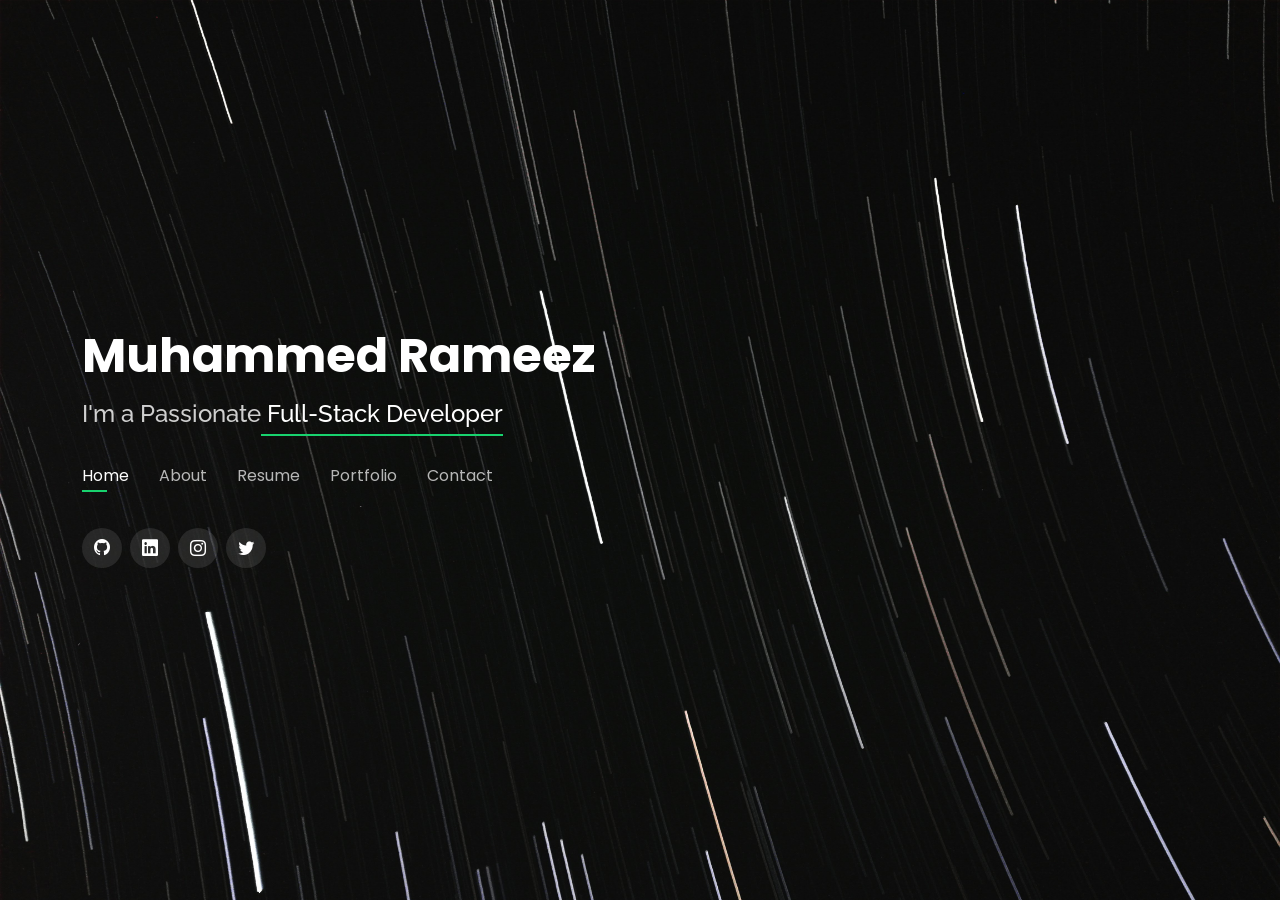
==== index.html @ 34cd18b0 "Update index.html" ====
<!DOCTYPE html>
<html lang="en">

<head>
  <meta charset="utf-8">
  <meta content="width=device-width, initial-scale=1.0" name="viewport">

  <title>mhmdrameez</title>
  <meta content="" name="description">
  <meta content="" name="keywords">



  <meta name="google-site-verification" content="Zath2FevI6dSyQKcJa7r9KWbbNqBUs2EBZ5aYjVUgIY" />
  <meta name="revisit-after" content="2 days">
  <meta content="Muhammed Rameez porfolio page " name="description" />
  <!-- Meta Keyword -->
  <meta content="Muhammed Rameez, Website Developers, Web App Developers, MERN APP Developers, HTML, CSS, JS, JAVASCRIPT, WEb Development, App Development, Developers, Programmers, Website, Python, C++, C, JAVA, Kotlin, Android Studio" name="keywords" />
  <!-- Meta Author-->
  <meta name="author" content="Muhammed Rameez">

  <!-- Favicons -->
  <link href="" rel="icon">
  <link href="assets/img/favicon.png" rel="apple-touch-icon">

  <!-- Google Fonts -->
  <link
    href="https://fonts.googleapis.com/css?family=Open+Sans:300,300i,400,400i,600,600i,700,700i|Raleway:300,300i,400,400i,500,500i,600,600i,700,700i|Poppins:300,300i,400,400i,500,500i,600,600i,700,700i"
    rel="stylesheet">

  <!-- Vendor CSS Files -->
  <link href="assets/vendor/bootstrap/css/bootstrap.min.css" rel="stylesheet">
  <link href="assets/vendor/bootstrap-icons/bootstrap-icons.css" rel="stylesheet">
  <link href="assets/vendor/boxicons/css/boxicons.min.css" rel="stylesheet">
  <link href="assets/vendor/glightbox/css/glightbox.min.css" rel="stylesheet">
  <link href="assets/vendor/remixicon/remixicon.css" rel="stylesheet">
  <link href="assets/vendor/swiper/swiper-bundle.min.css" rel="stylesheet">
  <a href="https://icons8.com/icon/62452/firebase"></a>


  <!-- Template Main CSS File -->
  <link href="assets/css/style.css" rel="stylesheet">

</head>

<body>

  <!-- ======= Header ======= -->
  <header id="header">
    <div class="container">

      <h1><a href="index.html">Muhammed Rameez</a></h1>
      <!-- Uncomment below if you prefer to use an image logo -->
      <!-- <a href="index.html" class="mr-auto"><img src="assets/img/logo.png" alt="" class="img-fluid"></a> -->
      <h2>I'm a Passionate<span> Full-Stack Developer</span></h2>

      <nav id="navbar" class="navbar">
        <ul>
          <li><a class="nav-link active" href="#header">Home</a></li>
          <li><a class="nav-link" href="#about">About</a></li>
          <li><a class="nav-link" href="#resume">Resume</a></li>
          <!-- <li><a class="nav-link" href="#services">Services</a></li> -->
          <li><a class="nav-link" href="#portfolio">Portfolio</a></li>
          <li><a class="nav-link" href="#contact">Contact</a></li>
        </ul>
        <i class="bi bi-list mobile-nav-toggle"></i>
      </nav><!-- .navbar -->

      <div class="social-links">
        <a href="https://github.com/mhmdrameez" class="github" target="_blank"><i class="bi bi-github"></i></a>
        <a href="https://www.linkedin.com/in/muhammed-rameez-40543214a/" class="linkedin" target="_blank"><i
            class="bi bi-linkedin"></i></a>
        <a href="#" class="instagram" target="_blank"><i
            class="bi bi-instagram"></i></a>
        <a href="#" class="twitter" target="_blank"><i class="bi bi-twitter"></i></a>
      </div>

    </div>
  </header><!-- End Header -->

  <!-- ======= About Section ======= -->
  <section id="about" class="about">

    <!-- ======= About Me ======= -->
    <div class="about-me container">

      <div class="section-title">
        <h2>About</h2>
        <p>Learn more about me</p>
      </div>

      <div class="row">
        <div class="col-lg-4" data-aos="fade-right" >
          <img src="https://user-images.githubusercontent.com/31467986/160266310-1b4c96d1-5a18-431c-98dc-d12ba470990f.PNG" class="img-fluid" alt="">
        </div>
        <div class="col-lg-8 pt-4 pt-lg-0 content" data-aos="fade-left">
          <h3>Full-Stack Developer &amp;</h3>
          <p><br>
            Hello! My name is Muhammed Rameez and I enjoy creating things that live on the internet. My interest in web
            development started back in 2018 when I decided to try editing custom Tumblr themes — turns out hacking
            together a custom reblog button taught me a lot about HTML & CSS!
            <br><br>
          </p>
          <br>
          <div class="row">
            <div class="col-lg-6">
              <ul>
                <!-- <li><i class="bi bi-chevron-right"></i> <strong>Birthday:</strong> <span>19 Sep 2001</span></li> -->
                <li><i class="bi bi-chevron-right"></i> <strong>Website:</strong>
                  <span>mhmdrameez.github.io</span>
                </li>
<!--                 <li><i class="bi bi-chevron-right"></i> <strong>Phone:</strong> <span>+91</span></li> -->
                <li><i class="bi bi-chevron-right"></i> <strong>City:</strong> <span>Ernakulam, Kerala</span></li>
              </ul>
            </div>
            <div class="col-lg-6">
              <ul>
                <!-- <li><i class="bi bi-chevron-right"></i> <strong>Age:</strong> <span>21</span></li> -->
                <li><i class="bi bi-chevron-right"></i> <strong>Degree:</strong> <span> CSE Undergrad'22 </span></li>
                <li><i class="bi bi-chevron-right"></i> <strong>Email:</strong> <span>mhmdrameez21@gmail.com</span>
                </li>
              </ul>
            </div>
          </div>

        </div>
      </div>

    </div><!-- End About Me -->

    <!-- ======= Counts ======= -->
    <div class="counts container">
      <div class="section-title">
        <h2>Status</h2>
      </div>
      <br>
      <br>

      <div class="row">


      

        <div class="col-lg-3 col-md-6 mt-5 mt-md-0">
          <div class="count-box">
            <i class="bi bi-journal-richtext"></i>
            <span data-purecounter-start="0" data-purecounter-end="15" data-purecounter-duration="1"
              class="purecounter"></span>

            <p>Projects</p>
          </div>
        </div>

        <div class="col-lg-3 col-md-6 mt-5 mt-lg-0">
          <div class="count-box">
            <i class="bi bi-headset"></i>
            <span data-purecounter-start="0" data-purecounter-end="150" data-purecounter-duration="1"
              class="purecounter"></span>
            <p>Github Contributions</p>
          </div>
        </div>

        <div class="col-lg-3 col-md-6 mt-5 mt-lg-0">
          <div class="count-box">
            <i class="bi bi-laptop "></i>
            <span data-purecounter-start="0" data-purecounter-end="3" data-purecounter-duration="1"
              class="purecounter"></span>
            <p>Master Projects</p>
          </div>
        </div>

      </div>

    </div><!-- End Counts -->

    <!-- ======= Skills  ======= -->
    <div class="skills container">

      <div class="section-title">
        <h2>Skills</h2>
      </div>

      <div class="row skills-content">

        <div class="col-lg-6">

          <div class="progress">
            <span class="skill">React<i class="val">60%</i></span>
            <div class="progress-bar-wrap">
              <div class="progress-bar" role="progressbar" aria-valuenow="80" aria-valuemin="0" aria-valuemax="100">
              </div>
            </div>
          </div>

          <div class="progress">
            <span class="skill">Nodejs <i class="val">53%</i></span>
            <div class="progress-bar-wrap">
              <div class="progress-bar" role="progressbar" aria-valuenow="90" aria-valuemin="0" aria-valuemax="100">
              </div>
            </div>
          </div>

          <div class="progress">
            <span class="skill">C <i class="val">60%</i></span>
            <div class="progress-bar-wrap">
              <div class="progress-bar" role="progressbar" aria-valuenow="70" aria-valuemin="0" aria-valuemax="100">
              </div>
            </div>
          </div>

        </div>

        <div class="col-lg-6">

          <div class="progress">
            <span class="skill">JavaScript <i class="val">60%</i></span>
            <div class="progress-bar-wrap">
              <div class="progress-bar" role="progressbar" aria-valuenow="60" aria-valuemin="0" aria-valuemax="100">
              </div>
            </div>
          </div>

          <div class="progress">
            <span class="skill">Firebase <i class="val">60%</i></span>
            <div class="progress-bar-wrap">
              <div class="progress-bar" role="progressbar" aria-valuenow="70" aria-valuemin="0" aria-valuemax="100">
              </div>
            </div>
          </div>

          <!-- <div class="progress">
            <span class="skill">Figma <i class="val">55%</i></span>
            <div class="progress-bar-wrap">
              <div class="progress-bar" role="progressbar" aria-valuenow="55" aria-valuemin="0" aria-valuemax="100">
              </div>
            </div> -->
          </div>

        </div>

      </div>

    </div><!-- End Skills -->

    <!-- ======= Interests ======= -->
    <div class="interests container">

      <div class="section-title">
        <h2>Interests</h2>
      </div>

      <div class="row">
        <div class="col-lg-3 col-md-4">
          <div class="icon-box">
            <i class='bx bxl-react' style="color: 	#87CEFA"></i>
            <h3>React</h3>
          </div>
        </div>
        <div class="col-lg-3 col-md-4 mt-4 mt-md-0">
          <div class="icon-box">
            <i class="ri-book-3-fill" style="color: #dd4d0a;"></i>
            <h3>Reading</h3>
          </div>
        </div>
        <div class="col-lg-3 col-md-4 mt-4 mt-md-0">
          <div class="icon-box">
            <i class="ri-flight-takeoff-line" style="color: #e80368;"></i>
            <h3>Travel</h3>
          </div>
        </div>
        <div class="col-lg-3 col-md-4 mt-4 mt-lg-0">
          <div class="icon-box">
            <i class="ri-disc-line" style="color: #47aeff;"></i>

            <h3>Listening to music </h3>
          </div>
        </div>
        <div class="col-lg-3 col-md-4 mt-4">
          <div class="icon-box">
            <i class="ri-run-fill" style="color: #e361ff;"></i>
            <h3>Running</h3>
          </div>
        </div>
        <div class="col-lg-3 col-md-4 mt-4">
          <div class="icon-box">
            <i class="ri-t-shirt-air-fill" style="color: #ffa76e;"></i>
            <h3>Swimming</h3>
          </div>
        </div>
        <div class="col-lg-3 col-md-4 mt-4">
          <!-- <div class="icon-box">
            <i class="ri-translate-2" style="color: #ffbb2c;"></i>
            <h3>Learning languages</h3>
          </div>
        </div>
        <div class="col-lg-3 col-md-4 mt-4"> -->
          <!-- <div class="icon-box">
            <i class="ri-fire-fill" style="color: #4233ff;"></i>
            <h3>Camping</h3>
          </div>
        </div> -->
        <!-- <div class="col-lg-3 col-md-4 mt-4">
          <div class="icon-box">
            <i class="ri-anchor-line" style="color: #b2904f;"></i>
            <h3>Dirada Pack</h3>
          </div>
        </div>
        <div class="col-lg-3 col-md-4 mt-4">
          <div class="icon-box">
            <i class="ri-disc-line" style="color: #b20969;"></i>
            <h3>Moton Ideal</h3>
          </div>
        </div>
        <div class="col-lg-3 col-md-4 mt-4">
          <div class="icon-box">
            <i class="ri-base-station-line" style="color: #ff5828;"></i>
            <h3>Verdo Park</h3>
          </div>
        </div>
        <div class="col-lg-3 col-md-4 mt-4">
          <div class="icon-box">
            <i class="ri-fingerprint-line" style="color: #29cc61;"></i>
            <h3>Flavor Nivelanda</h3>
          </div>
        </div> -->

      </div>

    </div><!-- End Interests -->

    <!-- ======= Testimonials ======= -->
    

  </section><!-- End About Section -->

  <!-- ======= Resume Section ======= -->
  <section id="resume" class="resume">
    <div class="container">

      <div class="section-title">
        <h2>Resume</h2>
        <p>Check My Resume</p>
      </div>

      <div class="row">
        <div class="col-lg-6">
          <h3 class="resume-title">Skills</h3>
          <div class="resume-item pb-0">
            <h4>Programming Languages</h4>
            <p>
            <ul>
              <!-- <li>DART, FLUTTER</li> -->
              <li>C#, C++, JAVA</li>
              <li>Javascript
              </li>
            </ul>
            </p>
          </div>

          <div class="resume-item pb-0">
            <h4>Web Technologies</h4>
            <p>
            <ul>
              <li>Reactjs,Angularjs,PHP,NEXTJS</li>
              <li>CodeIgniter,Nodejs, Firebase,MYSQL,</li>
            </ul>
            </p>
          </div>

          <div class="resume-item pb-0">
            <h4>Devops Tools</h4>
            <p>
            <ul>
              <li>Linux🐧,Jenkins,Docker🐳</li>
              <li>AWS,Terraform 🏗️,Kubernetes ☸,Helm</li>
            </ul>
            </p>
          </div>

          <h3 class="resume-title">Education</h3>
          <div class="resume-item">
            <h4>Bachelor of Technology   Computer Science & Engineering</h4>
            <h5>2018 - 2022</h5>
            <p><em>Kerala Technological University</em></p>

          </div>
          <div class="resume-item">
            <h4>Higher Secondary</h4>
            <h5>2016 - 2018</h5>
            <p><em>Kerala Higher Secondary Examination Board, DHSE</em></p>

          </div>
        </div>
        <div class="col-lg-6">
          <h3 class="resume-title">Professional Experience</h3>
          <div class="resume-item">
            <h4>Web Developer(Intern)</h4>
            <h5>2019 - 2019</h5>
            <p><em>Gooseberry Media</em></p>
          </div>
          <div class="resume-item">
            <h4>Frontend Developer Intern</h4>
            <h5>2020 - 2020</h5>
            <p><em>Techknocks Solutions</em></p>
          </div>
          <div class="resume-item">
            <h4>Full Stack Developer Intern</h4>
            <h5>2021 - 2022</h5>
            <p><em>TGH Tech</em></p>
          </div>
          <div class="resume-item">
            <h4>Jr.Software Engineer </h4>
            <h5>2022 - Present</h5>
            <p><em>Newagesys</em></p>
          </div>
        </div>
      </div>

    </div>
  </section><!-- End Resume Section -->

  <!-- ======= Services Section ======= -->
  <!-- <section id="services" class="services">
    <div class="container">

      <div class="section-title">
        <h2>Services</h2>
        <p>My Services</p>
      </div>

      <div class="row">
        <div class="col-lg-4 col-md-6 d-flex align-items-stretch">
          <div class="icon-box">
            <div class="icon"><i class="bx bx-cart"></i></div>
            <h4><a href="">Dynamic Sites </a></h4>
            <p>
              Dynamic Websites for e-commerce,magazines, blogs Developing using various Cms Platforms and Hosting with
              Jamstack Technologies </p>
          </div>
        </div>

        <div class="col-lg-4 col-md-6 d-flex align-items-stretch mt-4 mt-md-0">
          <div class="icon-box">
            <div class="icon"><i class="bx bx-file"></i></div>
            <h4><a href="">Static Websites</a></h4>
            <p>
              Developing Static Sites in crucial Period of time, Enriched Ui Pattern and Faster Delivery Provided </p>
          </div>
        </div>

        <div class="col-lg-4 col-md-6 d-flex align-items-stretch mt-4 mt-lg-0">
          <div class="icon-box">
            <div class="icon"><i class="bx bx-tachometer"></i></div>
            <h4><a href="">Graphic Designing </a></hh4>
              <p>Enriched Minimal Pattern Design's Using Various Graphic Designing Softwares </p>
          </div>
        </div> -->

  <!-- <div class="col-lg-4 col-md-6 d-flex align-items-stretch mt-4">
          <div class="icon-box">
            <div class="icon"><i class="bx bx-world"></i></div>
            <h4><a href=""></a></h4>
            <p>At vero eos et accusamus et iusto odio dignissimos ducimus qui blanditiis</p>
          </div>
        </div>

        <div class="col-lg-4 col-md-6 d-flex align-items-stretch mt-4">
          <div class="icon-box">
            <div class="icon"><i class="bx bx-slideshow"></i></div>
            <h4><a href="">Native Apps</a></h4>
            <p> static site is the most basic kind of website, and the easiest to create. It requires no server-side
              (also called back-end) processing, only client-side.</p>
          </div>
        </div>

        <div class="col-lg-4 col-md-6 d-flex align-items-stretch mt-4">
          <div class="icon-box">
            <div class="icon"><i class="bx bx-arch"></i></div>
            <h4><a href="">Dynamic Webapps</a></h4>
            <p>A Dynamic Website (also referred to as a database-driven site) requires web programming and database
              design.</p>
          </div>
        </div> -->
  <!-- 
      </div>

    </div>
  </section> -->
  <!-- End Services Section -->

  <!-- ======= Portfolio Section ======= -->
  <section id="portfolio" class="portfolio">
    <div class="container">

      <div class="section-title">
        <h2>Portfolio</h2>
        <p>Some Things I’ve Built</p>
      </div>

      <div class="row">
        <div class="col-lg-12 d-flex justify-content-center">
          <ul id="portfolio-flters">
            <li data-filter="*" class="filter-active">All</li>
            <!-- <li data-filter=".filter-apps">Mobile Apps</li> -->
            <li data-filter=".filter-Static">Static Website</li>
            <li data-filter=".filter-Dynamic">Dynamic Website</li>
            <li data-filter=".filter-Full">Full-Stack Website</li>
          </ul>
        </div>
      </div>

      <div class="row portfolio-container">

        <div class="col-lg-4 col-md-6 portfolio-item filter-Static">
          <div class="portfolio-wrap">
            <img src="https://user-images.githubusercontent.com/31467986/160288968-9a10c96c-c472-4aba-b90e-86c8e844a46d.PNG" class="img-fluid" alt="">
            <div class="portfolio-info">
              <h4>Telehealth</h4>
              <p>Html5, Css3, Bootstrap</p>
              <div class="portfolio-links">
                <a href="https://user-images.githubusercontent.com/31467986/160288968-9a10c96c-c472-4aba-b90e-86c8e844a46d.PNG" data-gallery="portfolioGallery"
                  class="portfolio-lightbox" title="App 1"><i class="bx bx-plus"></i></a>
                <a href="https://mhmdrameez.github.io/telehealth/" target="_blank"><i class="bx bx-link"></i></a>
              </div>
            </div>
          </div>
        </div>


        <div class="col-lg-4 col-md-6 portfolio-item filter-Dynamic">
          <div class="portfolio-wrap">
            <img src="https://user-images.githubusercontent.com/31467986/134401874-6bcac95c-ef5f-459f-b267-bb152df9f50a.PNG" class="img-fluid" alt="">
            <div class="portfolio-info">
              <h4>Todoapp</h4>
              <p>Javascript, Html5, jQuery, <br> Css3, Bootstrap</p>
              <div class="portfolio-links">
                <a href="https://user-images.githubusercontent.com/31467986/134401874-6bcac95c-ef5f-459f-b267-bb152df9f50a.PNG" data-gallery="portfolioGallery"
                  class="portfolio-lightbox" title="Card 1"><i class="bx bx-plus"></i></a>
                <a href="https://mhmdrameez.github.io/todo/" target="_blank"><i class="bx bx-link"></i></a>
              </div>
            </div>
          </div>
        </div>
        
        
          <div class="col-lg-4 col-md-6 portfolio-item filter-Full">
          <div class="portfolio-wrap">
            <img src="https://user-images.githubusercontent.com/31467986/168431365-2674c652-f315-4428-b3f1-ca8610e8a4e7.jpg" class="img-fluid" alt="">
            <div class="portfolio-info">
              <h4>ProjectMate</h4>
              <p>MERN<br> Css3,Antdesign,Material-Ui</p>
              <div class="portfolio-links">
                <a href="https://user-images.githubusercontent.com/31467986/168431365-2674c652-f315-4428-b3f1-ca8610e8a4e7.jpg" data-gallery="portfolioGallery"
                  class="portfolio-lightbox" title="Card 1"><i class="bx bx-plus"></i></a>
                <a href="https://projectmate.tghtech.com/login" target="_blank"><i class="bx bx-link"></i></a>
              </div>
            </div>
          </div>
        </div>
        
        
        

        <div class="col-lg-4 col-md-6 portfolio-item filter-Full">
          <div class="portfolio-wrap">
            <img src="https://user-images.githubusercontent.com/31467986/160220345-5671b552-f6e6-4121-9353-64e24bfd6bc0.PNG" class="img-fluid" alt="">
            <div class="portfolio-info">
              <h4>Goal Setter</h4>
              <p>MERN<br> Css3, Bootstrap</p>
              <div class="portfolio-links">
                <a href="https://user-images.githubusercontent.com/31467986/160220345-5671b552-f6e6-4121-9353-64e24bfd6bc0.PNG" data-gallery="portfolioGallery"
                  class="portfolio-lightbox" title="Card 1"><i class="bx bx-plus"></i></a>
                <a href="https://goalsetteronline.herokuapp.com/" target="_blank"><i class="bx bx-link"></i></a>
              </div>
            </div>
          </div>
        </div>

        <div class="col-lg-4 col-md-6 portfolio-item filter-Static">
          <div class="portfolio-wrap">
            <img src="https://user-images.githubusercontent.com/31467986/158934082-266ad726-4737-4a4a-802b-e280dd2c554f.PNG" class="img-fluid" alt="">
            <div class="portfolio-info">
              <h4>Pocket-Journal</h4>
              <p>hbs,nodejs,Mongodb<br> Css3, Bootstrap</p>
              <div class="portfolio-links">
                <a href="https://user-images.githubusercontent.com/31467986/158934082-266ad726-4737-4a4a-802b-e280dd2c554f.PNG" data-gallery="portfolioGallery" class="portfolio-lightbox"
                  title="Web 3"><i class="bx bx-plus"></i></a>
                <a href="https://personaljournalbook.herokuapp.com/" target="_blank"><i class="bx bx-link"></i></a>
              </div>
            </div>
          </div>
        </div>

        



        <div class="col-lg-4 col-md-6 portfolio-item filter-Full">
          <div class="portfolio-wrap">
            <img src="https://user-images.githubusercontent.com/31467986/134398898-708748c0-fddd-4945-9ec8-d4d4dc1fa854.PNG" class="img-fluid" alt="">
            <div class="portfolio-info">
              <h4>Build-X E-commerce Platform</h4>
              <p>MERN<br> Css3, Bootstrap</p>
              <div class="portfolio-links">
                <a href="https://user-images.githubusercontent.com/31467986/134398898-708748c0-fddd-4945-9ec8-d4d4dc1fa854.PNG" data-gallery="portfolioGallery" class="portfolio-lightbox"
                  title="Web 2"><i class="bx bx-plus"></i></a>
                <a href="https://build-x.herokuapp.com" target="_blank"><i class="bx bx-link"></i></a>
              </div>
            </div>
          </div>
        </div>

        <div class="col-lg-4 col-md-6 portfolio-item filter-Full">
          <div class="portfolio-wrap">
            <img src="https://i.ibb.co/ZJY8fxB/Unichart.jpg" class="img-fluid" alt="">
            <div class="portfolio-info">
              <h4>Unichart Application</h4>
              <p>React,Firebase,Socket.io<br> Css3, Bootstrap</p>
              <div class="portfolio-links">
                <a href="https://i.ibb.co/ZJY8fxB/Unichart.jpg" data-gallery="portfolioGallery" class="portfolio-lightbox"
                  title="App 3"><i class="bx bx-plus"></i></a>
                <a href="https://simple-chat-buildx.netlify.app/" target="_blank"><i class="bx bx-link"></i></a>
              </div>
            </div>
          </div>
        </div>





      </div>

    </div>
  </section><!-- End Portfolio Section -->

  <!-- ======= Contact Section ======= -->
  <section id="contact" class="contact">
    <div class="container">

      <div class="section-title">
        <h2>Contact</h2>
        <p>Let's Talk</p>
      </div>

      <div class="row mt-2">

        <div class="col-md-6 d-flex align-items-stretch">
          <div class="info-box">
            <i class="bx bx-map"></i>
            <h3>My Address</h3>
            <p>Kochi, Kerala</p>
          </div>
        </div>

        <div class="col-md-6 mt-4 mt-md-0 d-flex align-items-stretch">
          <div class="info-box">
            <i class="bx bx-share-alt"></i>
            <h3>Social Profiles</h3>
            <div class="social-links">
              <a href="https://github.com/mhmdrameez" class="github" target="_blank"><i class="bi bi-github"></i></a>
              <a href="https://www.linkedin.com/in/muhammed-rameez-40543214a/" class="linkedin" target="_blank"><i
                  class="bi bi-linkedin"></i></a>
                  <a href="# class="instagram" target="_blank"><i
                    class="bi bi-instagram"></i></a>
                <a href="# class="twitter" target="_blank"><i class="bi bi-twitter"></i></a>
            </div>
          </div>
        </div>

        <div class="col-md-6 mt-4 d-flex align-items-stretch">

          <div class="info-box">
            <a href="mailto:muhammedrzmeez2000@gmail.com">
              <i class="bx bx-envelope"></i>
            </a>
            <h3>Email Me</h3>
            <p>mhmdrameez21@gmail.com</p>
          </div>
        </div>
<!--         <div class="col-md-6 mt-4 d-flex align-items-stretch">
          <a href="tel:+91">
            <div class="info-box">
              <i class="bx bx-phone-call"></i>
              <h3>Call Me </h3>
              <p>+91</p>
          </a>
        </div>
      </div> -->
    </div>

    <form id="submit-form" method="POST" class="php-email-form mt-4" action="">
      <div class="row">
        <div class="col-md-6 form-group">
          <input type="text" name="name" class="form-control" id="name" placeholder="Your Name" required>
          <label style="display: none; color: red" for="name" id="err1">Enter Valid Name</label>

        </div>
        <div class="col-md-6 form-group mt-3 mt-md-0">

          <input type="tel" class="form-control" name="subject" id="numberinput" placeholder="Phone Number" required>
          <label style="display: none; color: red" for="name" id="err3">Enter Valid Phone Number</label>



        </div>
      </div>
      <div class="form-group mt-3">

        <input type="email" class="form-control" name="email" id="emailinput" placeholder="Your Email" required>
        <label style="display: none; color: red" for="emailinput" id="err2">Enter Valid Email ID</label>

      </div>
      <div class="form-group mt-3">
        <textarea class="form-control" name="message" id="Comment" rows="5" placeholder="Message" required></textarea>
        <label style="display: none; color: red" for="Comment" id="err4">Say Something!!</label>

      </div>
      <div class="my-3">
        <div class="loading">Loading</div>
        <div class="error-message"></div>
        <div class="sent-message">Your message has been sent. Thank you!</div>
      </div>
      <div class="text-center">
        <button id="submitbtn" type="submit" value="submit">Send Message</button>
      </div>
    </form>

    </div>
  </section><!-- End Contact Section -->

  <div class="credits">
    <!-- <a href="https://.com/">Aminocode</a> -->
  </div>

  <!-- Vendor JS Files -->
  <script src="assets/vendor/bootstrap/js/bootstrap.bundle.min.js"></script>
  <script src="assets/vendor/glightbox/js/glightbox.min.js"></script>
  <script src="assets/vendor/isotope-layout/isotope.pkgd.min.js"></script>
  <script src="assets/vendor/php-email-form/validate.js"></script>
  <script src="assets/vendor/purecounter/purecounter.js"></script>
  <script src="assets/vendor/swiper/swiper-bundle.min.js"></script>
  <script src="assets/vendor/waypoints/noframework.waypoints.js"></script>
  <script src="https://code.jquery.com/jquery-3.6.0.js" integrity="sha256-H+K7U5CnXl1h5ywQfKtSj8PCmoN9aaq30gDh27Xc0jk="
    crossorigin="anonymous"></script>
  <script src="https://ajax.googleapis.com/ajax/libs/jquery/3.5.1/jquery.min.js"></script>


  <script>
    $("#submit-form").submit((e) => {
      e.preventDefault()
      $.ajax({
        url: "https://script.google.com/macros/s/AKfycbysEE9EenoLg8ydnFG4CrtaPnZFxsc8ozz-TdH0Qn8gV2MXwjd6RQQs6u07eai0J4erP/exec",
        data: $("#submit-form").serialize(),
        method: "post",
        success: function (response) {
          window.location.reload()
          window.location.href = "index.html"
        },
        error: function (err) {
          alert("Something Error")

        }
      })
    })
  </script>


  <!-- Template Main JS File -->
  <script src="assets/js/index.js"></script>

  <script src="assets/js/main.js"></script>


  <!--Start of Tawk.to Script-->
  <script type="text/javascript">
    var Tawk_API = Tawk_API || {}, Tawk_LoadStart = new Date();
    (function () {
      var s1 = document.createElement("script"), s0 = document.getElementsByTagName("script")[0];
      s1.async = true;
      s1.src = 'https://embed.tawk.to/62408d852abe5b455fc1db1f/1fv62hl1o';
      s1.charset = 'UTF-8';
      s1.setAttribute('crossorigin', '*');
      s0.parentNode.insertBefore(s1, s0);
    })();
  </script>
  <!--End of Tawk.to Script-->

</body>

</html>
---- assets/css/style.css ----
/**
* Template Name: Personal - v4.1.0
* Template URL: https://bootstrapmade.com/personal-free-resume-bootstrap-template/
* Author: BootstrapMade.com
* License: https://bootstrapmade.com/license/
*/

/*--------------------------------------------------------------
# General
--------------------------------------------------------------*/
body {
  font-family: "Open Sans", sans-serif;
  background-color: #040404;
  color: #fff;
  position: relative;
  background: transparent;
}

body::before {
  content: "";
  position: fixed;
  background: #040404 url("../img/bg1.jpg") top right no-repeat;
  background-size: cover;
  left: 0;
  right: 0;
  top: 0;
  height: 100vh;
  z-index: -1;
}

@media (min-width: 1024px) {
  body::before {
    background-attachment: fixed;
  }
}

a {
  color: #18d26e;
  text-decoration: none;
}

a:hover {
  color: #35e888;
  text-decoration: none;
}

h1, h2, h3, h4, h5, h6 {
  font-family: "Raleway", sans-serif;
}

/*--------------------------------------------------------------
# Header
--------------------------------------------------------------*/
#header {
  transition: ease-in-out 0.3s;
  position: relative;
  height: 100vh;
  display: flex;
  align-items: center;
  z-index: 997;
  overflow-y: auto;
}

#header * {
  transition: ease-in-out 0.3s;
}

#header h1 {
  font-size: 48px;
  margin: 0;
  padding: 0;
  line-height: 1;
  font-weight: 700;
  font-family: "Poppins", sans-serif;
}

#header h1 a, #header h1 a:hover {
  color: #fff;
  line-height: 1;
  display: inline-block;
}

#header h2 {
  font-size: 24px;
  margin-top: 20px;
  color: rgba(255, 255, 255, 0.8);
}

#header h2 span {
  color: #fff;
  border-bottom: 2px solid #18d26e;
  padding-bottom: 6px;
}

#header img {
  padding: 0;
  margin: 0;
}

#header .social-links {
  margin-top: 40px;
  display: flex;
}

#header .social-links a {
  font-size: 16px;
  display: flex;
  justify-content: center;
  align-items: center;
  background: rgba(255, 255, 255, 0.1);
  color: #fff;
  line-height: 1;
  margin-right: 8px;
  border-radius: 50%;
  width: 40px;
  height: 40px;
}

#header .social-links a:hover {
  background: #18d26e;
}

@media (max-width: 992px) {
  #header h1 {
    font-size: 36px;
  }
  #header h2 {
    font-size: 20px;
    line-height: 30px;
  }
  #header .social-links {
    margin-top: 15px;
  }
  #header .container {
    display: flex;
    flex-direction: column;
    align-items: center;
  }
}

/* Header Top */
#header.header-top {
  height: 80px;
  position: fixed;
  left: 0;
  top: 0;
  right: 0;
  background: rgba(0, 0, 0, 0.9);
}

#header.header-top .social-links, #header.header-top h2 {
  display: none;
}

#header.header-top h1 {
  margin-right: auto;
  font-size: 36px;
}

#header.header-top .container {
  display: flex;
  align-items: center;
}

#header.header-top .navbar {
  margin: 0;
}

@media (max-width: 768px) {
  #header.header-top {
    height: 60px;
  }
  #header.header-top h1 {
    font-size: 26px;
  }
}

/*--------------------------------------------------------------
# Navigation Menu
--------------------------------------------------------------*/
/**
* Desktop Navigation 
*/
.navbar {
  padding: 0;
  margin-top: 35px;
}

.navbar ul {
  margin: 0;
  padding: 0;
  display: flex;
  list-style: none;
  align-items: center;
}

.navbar li {
  position: relative;
}

.navbar li + li {
  margin-left: 30px;
}

.navbar a {
  display: flex;
  align-items: center;
  justify-content: space-between;
  padding: 0;
  font-family: "Poppins", sans-serif;
  font-size: 16px;
  font-weight: 400;
  color: rgba(255, 255, 255, 0.7);
  white-space: nowrap;
  transition: 0.3s;
}

.navbar a i {
  font-size: 12px;
  line-height: 0;
  margin-left: 5px;
}

.navbar a:before {
  content: "";
  position: absolute;
  width: 0;
  height: 2px;
  bottom: -4px;
  left: 0;
  background-color: #18d26e;
  visibility: hidden;
  width: 0px;
  transition: all 0.3s ease-in-out 0s;
}

.navbar a:hover:before, .navbar li:hover > a:before, .navbar .active:before {
  visibility: visible;
  width: 25px;
}

.navbar a:hover, .navbar .active, .navbar li:hover > a {
  color: #fff;
}

/**
* Mobile Navigation 
*/
.mobile-nav-toggle {
  color: #fff;
  font-size: 28px;
  cursor: pointer;
  display: none;
  line-height: 0;
  transition: 0.5s;
  position: fixed;
  right: 15px;
  top: 15px;
}

@media (max-width: 991px) {
  .mobile-nav-toggle {
    display: block;
  }
  .navbar ul {
    display: none;
  }
}

.navbar-mobile {
  position: fixed;
  overflow: hidden;
  top: 0;
  right: 0;
  left: 0;
  bottom: 0;
  background: rgba(0, 0, 0, 0.9);
  transition: 0.3s;
  z-index: 999;
  margin-top: 0;
}

.navbar-mobile .mobile-nav-toggle {
  position: absolute;
  top: 15px;
  right: 15px;
}

.navbar-mobile ul {
  display: block;
  position: absolute;
  top: 55px;
  right: 15px;
  bottom: 45px;
  left: 15px;
  padding: 10px 0;
  overflow-y: auto;
  transition: 0.3s;
  border: 2px solid rgba(255, 255, 255, 0.2);
}

.navbar-mobile li {
  padding: 12px 20px;
}

.navbar-mobile li + li {
  margin: 0;
}

.navbar-mobile a {
  font-size: 16px;
  position: relative;
}

/*--------------------------------------------------------------
# Sections General
--------------------------------------------------------------*/
section {
  overflow: hidden;
  position: absolute;
  width: 100%;
  top: 140px;
  bottom: 100%;
  opacity: 0;
  transition: ease-in-out 0.4s;
  z-index: 2;
}

section.section-show {
  top: 100px;
  bottom: auto;
  opacity: 1;
  padding-bottom: 45px;
}

section .container {
  background: rgba(0, 0, 0, 0.9);
  padding: 30px;
}

@media (max-width: 768px) {
  section {
    top: 120px;
  }
  section.section-show {
    top: 80px;
  }
}

.section-title h2 {
  font-size: 14px;
  font-weight: 500;
  padding: 0;
  line-height: 1px;
  margin: 0 0 20px 0;
  letter-spacing: 2px;
  text-transform: uppercase;
  color: #aaaaaa;
  font-family: "Poppins", sans-serif;
}

.section-title h2::after {
  content: "";
  width: 120px;
  height: 1px;
  display: inline-block;
  background: #4ceb95;
  margin: 4px 10px;
}

.section-title p {
  margin: 0;
  margin: -15px 0 15px 0;
  font-size: 36px;
  font-weight: 700;
  text-transform: uppercase;
  font-family: "Poppins", sans-serif;
  color: #fff;
}

/*--------------------------------------------------------------
# About
--------------------------------------------------------------*/
.about-me .content h3 {
  font-weight: 700;
  font-size: 26px;
  color: #18d26e;
}

.about-me .content ul {
  list-style: none;
  padding: 0;
}

.about-me .content ul li {
  margin-bottom: 20px;
  display: flex;
  align-items: center;
}

.about-me .content ul strong {
  margin-right: 10px;
}

.about-me .content ul i {
  font-size: 16px;
  margin-right: 5px;
  color: #18d26e;
  line-height: 0;
}

.about-me .content p:last-child {
  margin-bottom: 0;
}

/*--------------------------------------------------------------
# Counts
--------------------------------------------------------------*/
.counts {
  padding: 70px 0 60px;
}

.counts .count-box {
  padding: 30px 30px 25px 30px;
  width: 100%;
  position: relative;
  text-align: center;
  background: rgba(255, 255, 255, 0.08);
}

.counts .count-box i {
  position: absolute;
  top: -25px;
  left: 50%;
  transform: translateX(-50%);
  font-size: 24px;
  background: rgba(255, 255, 255, 0.1);
  padding: 12px;
  color: #18d26e;
  border-radius: 50px;
  line-height: 0;
}

.counts .count-box span {
  font-size: 36px;
  display: block;
  font-weight: 600;
  color: #fff;
}

.counts .count-box p {
  padding: 0;
  margin: 0;
  font-family: "Raleway", sans-serif;
  font-size: 14px;
}

/*--------------------------------------------------------------
# Skills
--------------------------------------------------------------*/
.skills .progress {
  height: 60px;
  display: block;
  background: none;
  border-radius: 0;
}

.skills .progress .skill {
  padding: 10px 0;
  margin: 0;
  text-transform: uppercase;
  display: block;
  font-weight: 600;
  font-family: "Poppins", sans-serif;
  color: #fff;
}

.skills .progress .skill .val {
  float: right;
  font-style: normal;
}

.skills .progress-bar-wrap {
  background: rgba(255, 255, 255, 0.2);
}

.skills .progress-bar {
  width: 1px;
  height: 10px;
  transition: .9s;
  background-color: #18d26e;
}

/*--------------------------------------------------------------
# Interests
--------------------------------------------------------------*/
.interests .icon-box {
  display: flex;
  align-items: center;
  padding: 20px;
  background: rgba(255, 255, 255, 0.08);
  transition: ease-in-out 0.3s;
}

.interests .icon-box i {
  font-size: 32px;
  padding-right: 10px;
  line-height: 1;
}

.interests .icon-box h3 {
  font-weight: 700;
  margin: 0;
  padding: 0;
  line-height: 1;
  font-size: 16px;
  color: #fff;
}

.interests .icon-box:hover {
  background: rgba(255, 255, 255, 0.12);
}

/*--------------------------------------------------------------
# Testimonials
--------------------------------------------------------------*/
.testimonials .testimonial-item {
  box-sizing: content-box;
  min-height: 320px;
}

.testimonials .testimonial-item .testimonial-img {
  width: 90px;
  border-radius: 50%;
  margin: -40px 0 0 40px;
  position: relative;
  z-index: 2;
  border: 6px solid rgba(255, 255, 255, 0.12);
}

.testimonials .testimonial-item h3 {
  font-size: 18px;
  font-weight: bold;
  margin: 10px 0 5px 45px;
  color: #fff;
}

.testimonials .testimonial-item h4 {
  font-size: 14px;
  color: #999;
  margin: 0 0 0 45px;
}

.testimonials .testimonial-item .quote-icon-left, .testimonials .testimonial-item .quote-icon-right {
  color: rgba(255, 255, 255, 0.25);
  font-size: 26px;
}

.testimonials .testimonial-item .quote-icon-left {
  display: inline-block;
  left: -5px;
  position: relative;
}

.testimonials .testimonial-item .quote-icon-right {
  display: inline-block;
  right: -5px;
  position: relative;
  top: 10px;
}

.testimonials .testimonial-item p {
  font-style: italic;
  margin: 0 15px 0 15px;
  padding: 20px 20px 60px 20px;
  background: rgba(255, 255, 255, 0.1);
  position: relative;
  border-radius: 6px;
  position: relative;
  z-index: 1;
}

.testimonials .swiper-pagination {
  margin-top: 20px;
  position: relative;
}

.testimonials .swiper-pagination .swiper-pagination-bullet {
  width: 12px;
  height: 12px;
  opacity: 1;
  background-color: rgba(255, 255, 255, 0.3);
}

.testimonials .swiper-pagination .swiper-pagination-bullet-active {
  background-color: #18d26e;
}

/*--------------------------------------------------------------
# Resume
--------------------------------------------------------------*/
.resume .resume-title {
  font-size: 26px;
  font-weight: 700;
  margin-top: 20px;
  margin-bottom: 20px;
  color: #fff;
}

.resume .resume-item {
  padding: 0 0 20px 20px;
  margin-top: -2px;
  border-left: 2px solid rgba(255, 255, 255, 0.2);
  position: relative;
}

.resume .resume-item h4 {
  line-height: 18px;
  font-size: 18px;
  font-weight: 600;
  text-transform: uppercase;
  font-family: "Poppins", sans-serif;
  color: #18d26e;
  margin-bottom: 10px;
}

.resume .resume-item h5 {
  font-size: 16px;
  background: rgba(255, 255, 255, 0.15);
  padding: 5px 15px;
  display: inline-block;
  font-weight: 600;
  margin-bottom: 10px;
}

.resume .resume-item ul {
  padding-left: 20px;
}

.resume .resume-item ul li {
  padding-bottom: 10px;
}

.resume .resume-item:last-child {
  padding-bottom: 0;
}

.resume .resume-item::before {
  content: "";
  position: absolute;
  width: 16px;
  height: 16px;
  border-radius: 50px;
  left: -9px;
  top: 0;
  background: #18d26e;
  border: 2px solid #18d26e;
}

/*--------------------------------------------------------------
# Services
--------------------------------------------------------------*/
.services .icon-box {
  text-align: center;
  background: rgba(204, 204, 204, 0.1);
  padding: 80px 20px;
  transition: all ease-in-out 0.3s;
}

.services .icon-box .icon {
  margin: 0 auto;
  width: 64px;
  height: 64px;
  background: #18d26e;
  border-radius: 5px;
  transition: all .3s ease-out 0s;
  display: flex;
  align-items: center;
  justify-content: center;
  margin-bottom: 20px;
  transform-style: preserve-3d;
}

.services .icon-box .icon i {
  color: #fff;
  font-size: 28px;
}

.services .icon-box .icon::before {
  position: absolute;
  content: '';
  left: -8px;
  top: -8px;
  height: 100%;
  width: 100%;
  background: rgba(255, 255, 255, 0.15);
  border-radius: 5px;
  transition: all .3s ease-out 0s;
  transform: translateZ(-1px);
}

.services .icon-box h4 {
  font-weight: 700;
  margin-bottom: 15px;
  font-size: 24px;
}

.services .icon-box h4 a {
  color: #fff;
}

.services .icon-box p {
  line-height: 24px;
  font-size: 14px;
  margin-bottom: 0;
}

.services .icon-box:hover {
  background: #18d26e;
  border-color: #18d26e;
}

.services .icon-box:hover .icon {
  background: #fff;
}

.services .icon-box:hover .icon i {
  color: #18d26e;
}

.services .icon-box:hover .icon::before {
  background: #35e888;
}

.services .icon-box:hover h4 a, .services .icon-box:hover p {
  color: #fff;
}

/*--------------------------------------------------------------
# Portfolio
--------------------------------------------------------------*/
.portfolio .portfolio-item {
  margin-bottom: 30px;
}

.portfolio #portfolio-flters {
  padding: 0;
  margin: 0 auto 15px auto;
  list-style: none;
  text-align: center;
  border-radius: 50px;
  padding: 2px 15px;
}

.portfolio #portfolio-flters li {
  cursor: pointer;
  display: inline-block;
  padding: 8px 16px 10px 16px;
  font-size: 14px;
  font-weight: 600;
  line-height: 1;
  text-transform: uppercase;
  color: #fff;
  background: rgba(255, 255, 255, 0.1);
  margin: 0 3px 10px 3px;
  transition: all 0.3s ease-in-out;
  border-radius: 4px;
}

.portfolio #portfolio-flters li:hover, .portfolio #portfolio-flters li.filter-active {
  background: #18d26e;
}

.portfolio #portfolio-flters li:last-child {
  margin-right: 0;
}

.portfolio .portfolio-wrap {
  transition: 0.3s;
  position: relative;
  overflow: hidden;
  z-index: 1;
  background: rgba(0, 0, 0, 0.6);
}

.portfolio .portfolio-wrap::before {
  content: "";
  background: rgba(0, 0, 0, 0.6);
  position: absolute;
  left: 30px;
  right: 30px;
  top: 30px;
  bottom: 30px;
  transition: all ease-in-out 0.3s;
  z-index: 2;
  opacity: 0;
}

.portfolio .portfolio-wrap .portfolio-info {
  opacity: 0;
  position: absolute;
  top: 0;
  left: 0;
  right: 0;
  bottom: 0;
  text-align: center;
  z-index: 3;
  transition: all ease-in-out 0.3s;
  display: flex;
  flex-direction: column;
  justify-content: center;
  align-items: center;
}

.portfolio .portfolio-wrap .portfolio-info::before {
  display: block;
  content: "";
  width: 48px;
  height: 48px;
  position: absolute;
  top: 35px;
  left: 35px;
  border-top: 3px solid #fff;
  border-left: 3px solid #fff;
  transition: all 0.5s ease 0s;
  z-index: 9994;
}

.portfolio .portfolio-wrap .portfolio-info::after {
  display: block;
  content: "";
  width: 48px;
  height: 48px;
  position: absolute;
  bottom: 35px;
  right: 35px;
  border-bottom: 3px solid #fff;
  border-right: 3px solid #fff;
  transition: all 0.5s ease 0s;
  z-index: 9994;
}

.portfolio .portfolio-wrap .portfolio-info h4 {
  font-size: 20px;
  color: #fff;
  font-weight: 600;
}

.portfolio .portfolio-wrap .portfolio-info p {
  color: #ffffff;
  font-size: 14px;
  text-transform: uppercase;
  padding: 0;
  margin: 0;
}

.portfolio .portfolio-wrap .portfolio-links {
  text-align: center;
  z-index: 4;
}

.portfolio .portfolio-wrap .portfolio-links a {
  color: #fff;
  margin: 0 2px;
  font-size: 28px;
  display: inline-block;
  transition: 0.3s;
}

.portfolio .portfolio-wrap .portfolio-links a:hover {
  color: #63eda3;
}

.portfolio .portfolio-wrap:hover::before {
  top: 0;
  left: 0;
  right: 0;
  bottom: 0;
  opacity: 1;
}

.portfolio .portfolio-wrap:hover .portfolio-info {
  opacity: 1;
}

.portfolio .portfolio-wrap:hover .portfolio-info::before {
  top: 15px;
  left: 15px;
}

.portfolio .portfolio-wrap:hover .portfolio-info::after {
  bottom: 15px;
  right: 15px;
}

/*--------------------------------------------------------------
# Portfolio Details
--------------------------------------------------------------*/
.portfolio-details {
  padding-top: 40px;
  background: rgba(0, 0, 0, 0.8);
  position: fixed;
  left: 0;
  right: 0;
  top: 0;
  bottom: 0;
  overflow-y: auto;
}

.portfolio-details .container {
  padding-top: 20px;
  padding-bottom: 40px;
}

.portfolio-details .portfolio-title {
  font-size: 26px;
  font-weight: 700;
  margin-bottom: 20px;
}

.portfolio-details .portfolio-info {
  padding-top: 45px;
}

.portfolio-details .portfolio-info h3 {
  font-size: 22px;
  font-weight: 400;
  margin-bottom: 20px;
}

.portfolio-details .portfolio-info ul {
  list-style: none;
  padding: 0;
  font-size: 15px;
}

.portfolio-details .portfolio-info ul li + li {
  margin-top: 10px;
}

.portfolio-details .portfolio-info p {
  font-size: 15px;
  padding: 15px 0 0 0;
}

@media (max-width: 992px) {
  .portfolio-details .portfolio-info {
    padding-top: 20px;
  }
}

.portfolio-details .swiper-pagination {
  margin-top: 20px;
  position: relative;
}

.portfolio-details .swiper-pagination .swiper-pagination-bullet {
  width: 12px;
  height: 12px;
  opacity: 1;
  background-color: rgba(255, 255, 255, 0.3);
}

.portfolio-details .swiper-pagination .swiper-pagination-bullet-active {
  background-color: #18d26e;
}

/*--------------------------------------------------------------
# Contact
--------------------------------------------------------------*/
.contact .info-box {
  color: #444444;
  padding: 20px;
  width: 100%;
  background: rgba(255, 255, 255, 0.08);
}

.contact .info-box i.bx {
  font-size: 24px;
  color: #18d26e;
  border-radius: 50%;
  padding: 14px;
  float: left;
  background: rgba(255, 255, 255, 0.1);
}

.contact .info-box h3 {
  font-size: 20px;
  color: rgba(255, 255, 255, 0.5);
  font-weight: 700;
  margin: 10px 0 8px 68px;
}

.contact .info-box p {
  padding: 0;
  color: #fff;
  line-height: 24px;
  font-size: 14px;
  margin: 0 0 0 68px;
}

.contact .info-box .social-links {
  margin: 5px 0 0 68px;
  display: flex;
}

.contact .info-box .social-links a {
  font-size: 18px;
  display: inline-block;
  color: #fff;
  line-height: 1;
  margin-right: 12px;
  transition: 0.3s;
}

.contact .info-box .social-links a:hover {
  color: #18d26e;
}

.contact .php-email-form {
  padding: 30px;
  background: rgba(255, 255, 255, 0.08);
}

.contact .php-email-form .error-message {
  display: none;
  background: rgba(255, 255, 255, 0.08);
  background: #072d69;
  text-align: left;
  padding: 15px;
  font-weight: 600;
}

.contact .php-email-form .error-message br + br {
  margin-top: 25px;
}

.contact .php-email-form .sent-message {
  display: none;
  background: rgba(255, 255, 255, 0.08);
  background: #18d26e;
  text-align: center;
  padding: 15px;
  font-weight: 600;
}

.contact .php-email-form .loading {
  display: none;
  background: rgba(255, 255, 255, 0.08);
  text-align: center;
  padding: 15px;
}

.contact .php-email-form .loading:before {
  content: "";
  display: inline-block;
  border-radius: 50%;
  width: 24px;
  height: 24px;
  margin: 0 10px -6px 0;
  border: 3px solid #18d26e;
  border-top-color: #eee;
  -webkit-animation: animate-loading 1s linear infinite;
  animation: animate-loading 1s linear infinite;
}

.contact .php-email-form input, .contact .php-email-form textarea {
  border-radius: 0;
  box-shadow: none;
  font-size: 14px;
  background: rgba(255, 255, 255, 0.08);
  border: 0;
  transition: 0.3s;
  color: #fff;
}

.contact .php-email-form input:focus, .contact .php-email-form textarea:focus {
  background-color: rgba(255, 255, 255, 0.11);
}

.contact .php-email-form input::-webkit-input-placeholder, .contact .php-email-form textarea::-webkit-input-placeholder {
  color: rgba(255, 255, 255, 0.3);
  opacity: 1;
}

.contact .php-email-form input::-moz-placeholder, .contact .php-email-form textarea::-moz-placeholder {
  color: rgba(255, 255, 255, 0.3);
  opacity: 1;
}

.contact .php-email-form input::placeholder, .contact .php-email-form textarea::placeholder {
  color: rgba(255, 255, 255, 0.3);
  opacity: 1;
}

.contact .php-email-form input {
  padding: 10px 15px;
}

.contact .php-email-form textarea {
  padding: 12px 15px;
}

.contact .php-email-form button[type="submit"] {
  background: #18d26e;
  border: 0;
  padding: 10px 30px;
  color: #fff;
  transition: 0.4s;
  border-radius: 4px;
}

.contact .php-email-form button[type="submit"]:hover {
  background: #15bb62;
}

@-webkit-keyframes animate-loading {
  0% {
    transform: rotate(0deg);
  }
  100% {
    transform: rotate(360deg);
  }
}

@keyframes animate-loading {
  0% {
    transform: rotate(0deg);
  }
  100% {
    transform: rotate(360deg);
  }
}

/*--------------------------------------------------------------
# Credits
--------------------------------------------------------------*/
.credits {
  position: fixed;
  right: 0;
  left: 0;
  bottom: 0;
  padding: 15px;
  text-align: right;
  font-size: 13px;
  color: #fff;
  z-index: 999999;
}

@media (max-width: 992px) {
  .credits {
    text-align: center;
    padding: 10px;
    background: rgba(0, 0, 0, 0.8);
  }
}

.credits a {
  color: #18d26e;
  transition: 0.3s;
}

.credits a:hover {
  color: #fff;
}
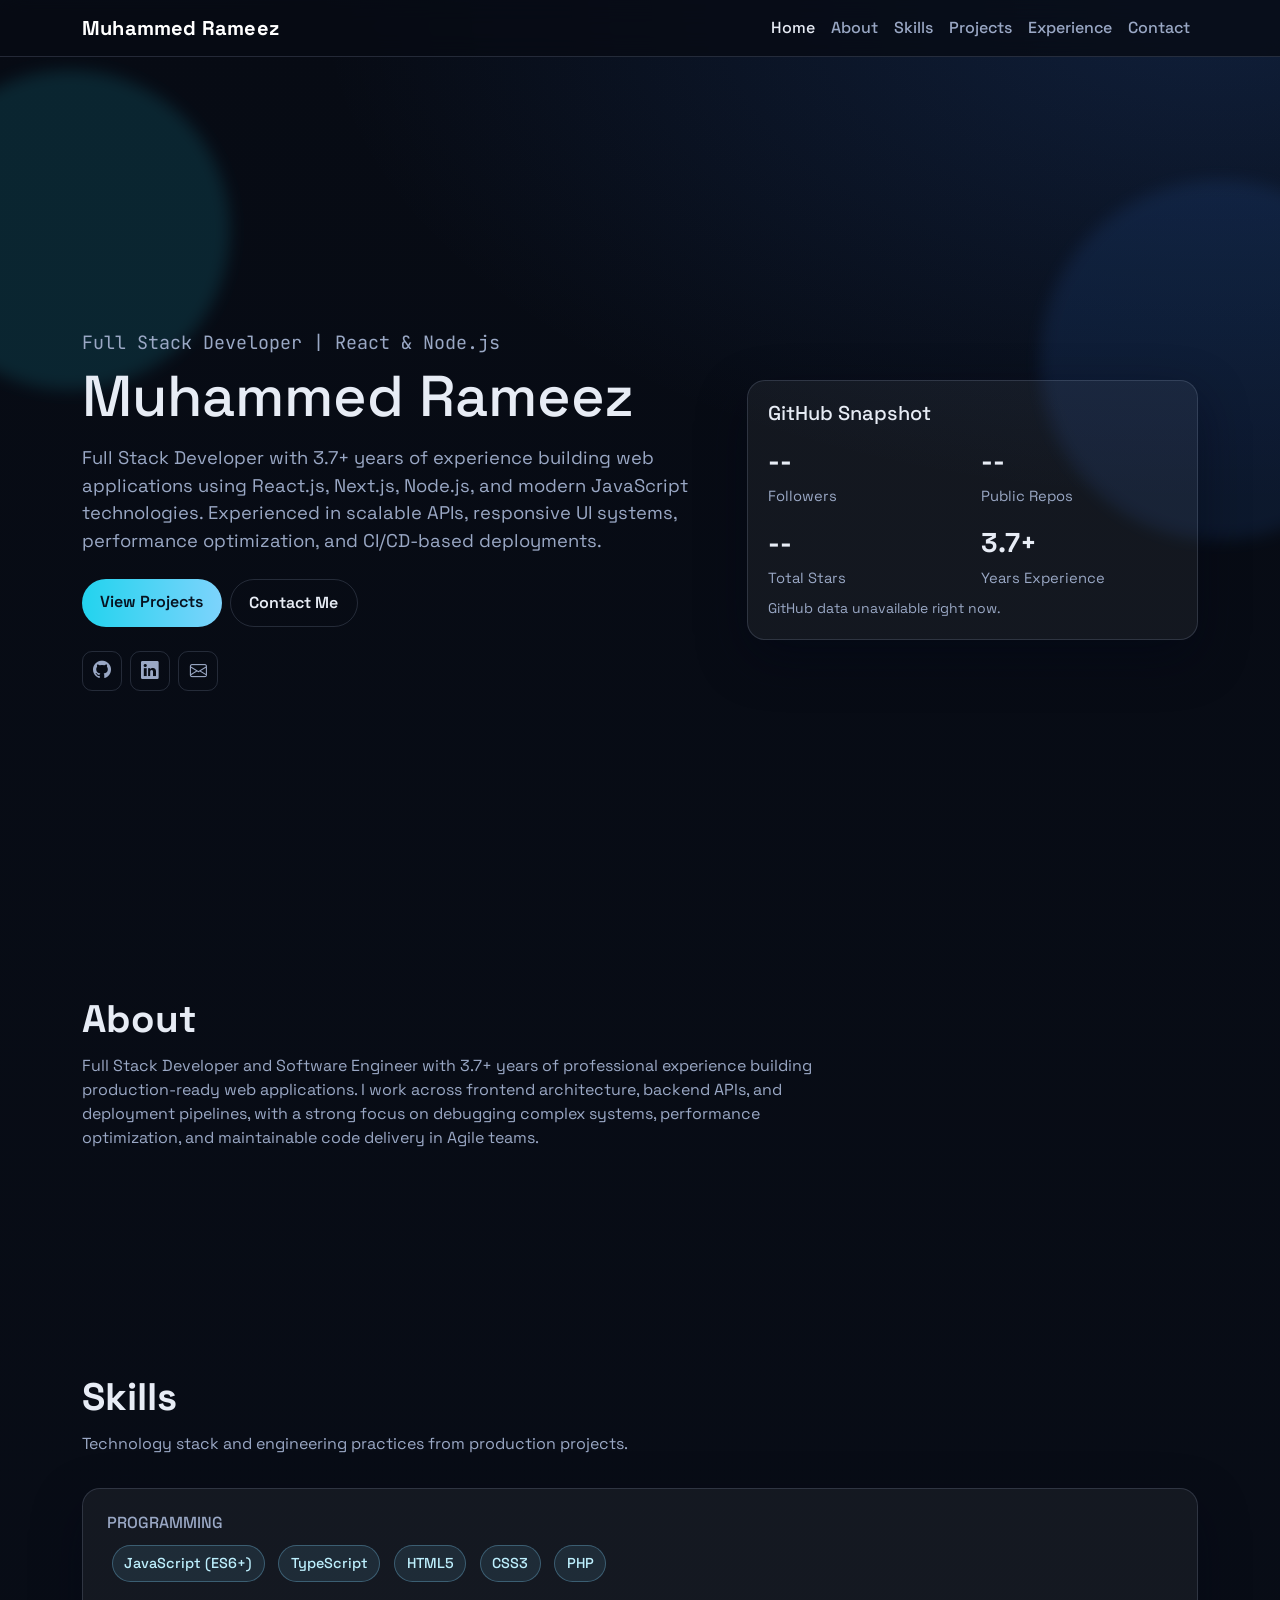
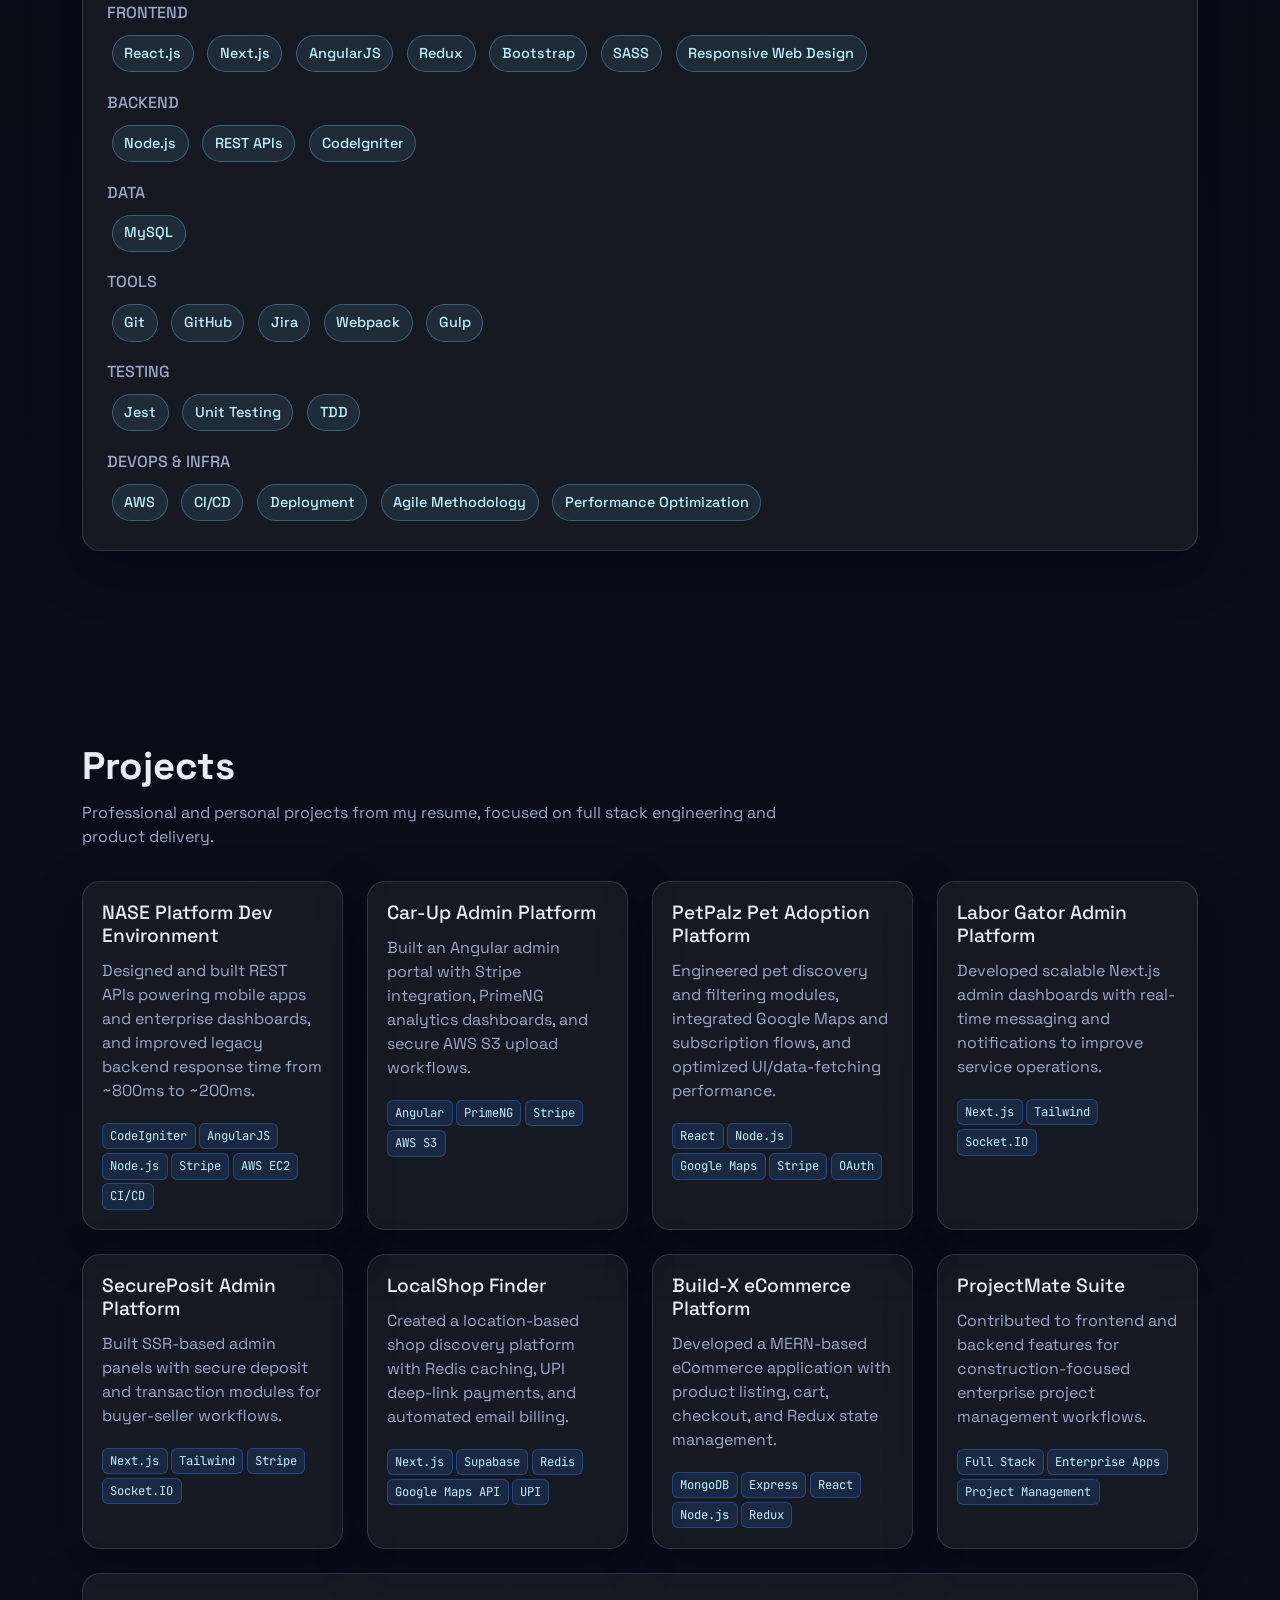
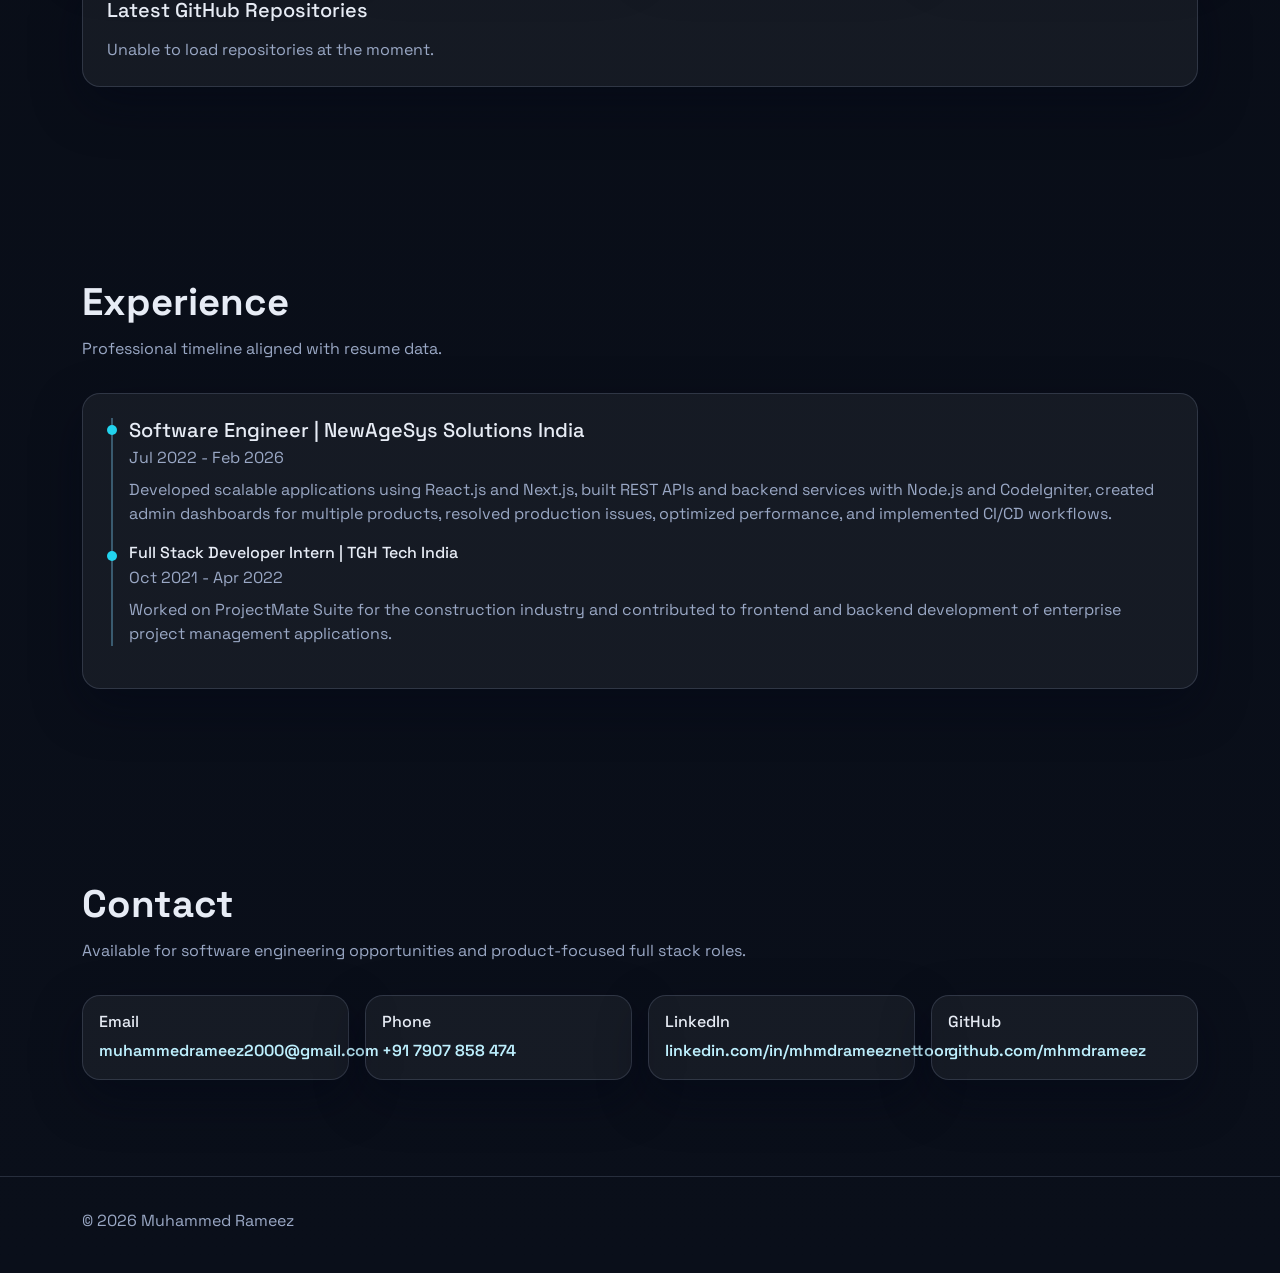
==== commit c3bec3d2: "changed" ====
--- a/index.html
+++ b/index.html
@@ -1,792 +1,764 @@
-<!DOCTYPE html>
+<!doctype html>
 <html lang="en">
-
 <head>
   <meta charset="utf-8">
-  <meta content="width=device-width, initial-scale=1.0" name="viewport">
-
-  <title>mhmdrameez</title>
-  <meta content="" name="description">
-  <meta content="" name="keywords">
-
-
-
-  <meta name="google-site-verification" content="Zath2FevI6dSyQKcJa7r9KWbbNqBUs2EBZ5aYjVUgIY" />
-  <meta name="revisit-after" content="2 days">
-  <meta content="Muhammed Rameez porfolio page " name="description" />
-  <!-- Meta Keyword -->
-  <meta content="Muhammed Rameez, Website Developers, Web App Developers, MERN APP Developers, HTML, CSS, JS, JAVASCRIPT, WEb Development, App Development, Developers, Programmers, Website, Python, C++, C, JAVA, Kotlin, Android Studio" name="keywords" />
-  <!-- Meta Author-->
+  <meta name="viewport" content="width=device-width, initial-scale=1">
+  <title>Muhammed Rameez | Full Stack Developer</title>
+  <meta name="description" content="Muhammed Rameez is a Full Stack Developer with 3.7+ years of experience building scalable web applications using React.js, Next.js, Node.js, JavaScript, and MySQL.">
+  <meta name="keywords" content="Muhammed Rameez, Full Stack Developer, React.js, Next.js, Node.js, JavaScript, TypeScript, AngularJS, MySQL, REST API, AWS, CI/CD, Software Engineer">
   <meta name="author" content="Muhammed Rameez">
-
-  <!-- Favicons -->
-  <link href="" rel="icon">
-  <link href="assets/img/favicon.png" rel="apple-touch-icon">
-
-  <!-- Google Fonts -->
-  <link
-    href="https://fonts.googleapis.com/css?family=Open+Sans:300,300i,400,400i,600,600i,700,700i|Raleway:300,300i,400,400i,500,500i,600,600i,700,700i|Poppins:300,300i,400,400i,500,500i,600,600i,700,700i"
-    rel="stylesheet">
-
-  <!-- Vendor CSS Files -->
+  <meta name="robots" content="index, follow">
+  <meta property="og:type" content="website">
+  <meta property="og:title" content="Muhammed Rameez | Full Stack Developer">
+  <meta property="og:description" content="Software Engineer focused on full stack systems, clean APIs, and modern web architecture.">
+  <meta property="og:url" content="https://mhmdrameez.github.io/">
+  <meta property="og:image" content="https://avatars.githubusercontent.com/u/31467986?v=4">
+  <meta name="twitter:card" content="summary_large_image">
+  <meta name="twitter:title" content="Muhammed Rameez | Full Stack Developer">
+  <meta name="twitter:description" content="3.7+ years building React/Next.js applications and scalable backend APIs.">
+  <meta name="google-site-verification" content="Zath2FevI6dSyQKcJa7r9KWbbNqBUs2EBZ5aYjVUgIY">
+  <link rel="canonical" href="https://mhmdrameez.github.io/">
+  <link rel="icon" href="assets/img/favicon.png">
+  <link rel="apple-touch-icon" href="assets/img/favicon.png">
+
+  <link rel="preconnect" href="https://fonts.googleapis.com">
+  <link rel="preconnect" href="https://fonts.gstatic.com" crossorigin>
+  <link href="https://fonts.googleapis.com/css2?family=Space+Grotesk:wght@400;500;700&family=JetBrains+Mono:wght@400;600&display=swap" rel="stylesheet">
+
   <link href="assets/vendor/bootstrap/css/bootstrap.min.css" rel="stylesheet">
   <link href="assets/vendor/bootstrap-icons/bootstrap-icons.css" rel="stylesheet">
-  <link href="assets/vendor/boxicons/css/boxicons.min.css" rel="stylesheet">
-  <link href="assets/vendor/glightbox/css/glightbox.min.css" rel="stylesheet">
-  <link href="assets/vendor/remixicon/remixicon.css" rel="stylesheet">
-  <link href="assets/vendor/swiper/swiper-bundle.min.css" rel="stylesheet">
-  <a href="https://icons8.com/icon/62452/firebase"></a>
-
-
-  <!-- Template Main CSS File -->
-  <link href="assets/css/style.css" rel="stylesheet">
-
+
+  <style>
+    :root {
+      --bg: #0a0f1a;
+      --bg-soft: #10182a;
+      --surface: rgba(255, 255, 255, 0.05);
+      --text: #e7ecf5;
+      --muted: #9aa8c5;
+      --brand: #22d3ee;
+      --brand-2: #3b82f6;
+      --border: rgba(154, 168, 197, 0.2);
+      --shadow: 0 18px 50px rgba(2, 6, 23, 0.45);
+    }
+
+    * {
+      box-sizing: border-box;
+    }
+
+    html {
+      scroll-behavior: smooth;
+    }
+
+    body {
+      margin: 0;
+      font-family: "Space Grotesk", sans-serif;
+      color: var(--text);
+      background:
+        radial-gradient(900px 500px at 10% -10%, rgba(34, 211, 238, 0.17), transparent),
+        radial-gradient(900px 500px at 95% 0%, rgba(59, 130, 246, 0.17), transparent),
+        linear-gradient(180deg, #070b14, var(--bg));
+      min-height: 100vh;
+    }
+
+    .skip-link {
+      position: absolute;
+      left: -999px;
+      top: 1rem;
+      background: #fff;
+      color: #000;
+      padding: .5rem .75rem;
+      z-index: 10000;
+      border-radius: .5rem;
+    }
+
+    .skip-link:focus {
+      left: 1rem;
+    }
+
+    .navbar {
+      backdrop-filter: blur(12px);
+      background: rgba(7, 11, 20, 0.78);
+      border-bottom: 1px solid var(--border);
+    }
+
+    .navbar-brand {
+      font-weight: 700;
+      letter-spacing: .2px;
+    }
+
+    .navbar .nav-link {
+      color: var(--muted);
+      font-weight: 500;
+    }
+
+    .navbar .nav-link:hover,
+    .navbar .nav-link:focus,
+    .navbar .nav-link.active {
+      color: var(--text);
+    }
+
+    section {
+      padding: 96px 0;
+    }
+
+    .section-title {
+      font-size: clamp(1.7rem, 1.2rem + 1.5vw, 2.4rem);
+      font-weight: 700;
+      margin-bottom: .75rem;
+    }
+
+    .section-subtitle {
+      color: var(--muted);
+      max-width: 740px;
+      margin-bottom: 2rem;
+    }
+
+    .hero {
+      min-height: 100vh;
+      display: flex;
+      align-items: center;
+      position: relative;
+      overflow: hidden;
+      padding-top: 120px;
+    }
+
+    .hero::before,
+    .hero::after {
+      content: "";
+      position: absolute;
+      border-radius: 999px;
+      filter: blur(8px);
+      opacity: .55;
+      z-index: -1;
+    }
+
+    .hero::before {
+      width: 320px;
+      height: 320px;
+      background: rgba(34, 211, 238, 0.24);
+      left: -90px;
+      top: 70px;
+      animation: driftA 7s ease-in-out infinite;
+    }
+
+    .hero::after {
+      width: 360px;
+      height: 360px;
+      background: rgba(59, 130, 246, 0.2);
+      right: -120px;
+      top: 180px;
+      animation: driftB 8s ease-in-out infinite;
+    }
+
+    @keyframes driftA {
+      0%, 100% { transform: translateY(0); }
+      50% { transform: translateY(-18px); }
+    }
+
+    @keyframes driftB {
+      0%, 100% { transform: translateY(0); }
+      50% { transform: translateY(14px); }
+    }
+
+    .kicker {
+      font-family: "JetBrains Mono", monospace;
+      color: var(--brand);
+      font-size: .92rem;
+      margin-bottom: .8rem;
+    }
+
+    .hero h1 {
+      font-size: clamp(2.1rem, 1.2rem + 3vw, 4rem);
+      line-height: 1.1;
+      margin-bottom: 1rem;
+    }
+
+    .hero p {
+      color: var(--muted);
+      font-size: clamp(1rem, .9rem + .5vw, 1.15rem);
+      max-width: 660px;
+    }
+
+    .hero-actions .btn {
+      border-radius: 999px;
+      padding: .7rem 1.15rem;
+      font-weight: 600;
+    }
+
+    .btn-brand {
+      color: #061220;
+      background: linear-gradient(90deg, var(--brand), #7dd3fc);
+      border: none;
+    }
+
+    .btn-brand:hover {
+      color: #05131f;
+      filter: brightness(1.03);
+    }
+
+    .btn-outline-light {
+      border-color: var(--border);
+      color: var(--text);
+    }
+
+    .socials a {
+      color: var(--muted);
+      font-size: 1.1rem;
+      border: 1px solid var(--border);
+      width: 40px;
+      height: 40px;
+      display: inline-flex;
+      align-items: center;
+      justify-content: center;
+      border-radius: 10px;
+      transition: all .2s ease;
+      text-decoration: none;
+    }
+
+    .socials a:hover,
+    .socials a:focus {
+      color: var(--text);
+      border-color: rgba(125, 211, 252, .7);
+      transform: translateY(-2px);
+    }
+
+    .glass-card {
+      background: var(--surface);
+      border: 1px solid var(--border);
+      border-radius: 18px;
+      box-shadow: var(--shadow);
+    }
+
+    .hero-card {
+      padding: 1.25rem;
+    }
+
+    .hero-card .metric {
+      font-size: 1.7rem;
+      font-weight: 700;
+      margin-bottom: .2rem;
+    }
+
+    .hero-card .label {
+      color: var(--muted);
+      font-size: .92rem;
+    }
+
+    .chip {
+      display: inline-flex;
+      padding: .42rem .72rem;
+      background: rgba(125, 211, 252, 0.1);
+      border: 1px solid rgba(125, 211, 252, 0.3);
+      color: #bdeffd;
+      border-radius: 999px;
+      margin: .3rem;
+      font-size: .9rem;
+      font-weight: 500;
+    }
+
+    .project-card {
+      height: 100%;
+      padding: 1.2rem;
+      transition: transform .25s ease, border-color .25s ease;
+    }
+
+    .project-card:hover {
+      transform: translateY(-6px);
+      border-color: rgba(125, 211, 252, 0.6);
+    }
+
+    .project-card h3 {
+      font-size: 1.2rem;
+      margin-bottom: .75rem;
+    }
+
+    .project-tags span {
+      font-family: "JetBrains Mono", monospace;
+      font-size: .76rem;
+      color: #c5eefe;
+      background: rgba(59, 130, 246, 0.15);
+      border: 1px solid rgba(59, 130, 246, 0.35);
+      border-radius: 6px;
+      padding: .2rem .45rem;
+      display: inline-block;
+      margin: .22rem .22rem 0 0;
+    }
+
+    .timeline {
+      border-left: 2px solid rgba(125, 211, 252, 0.35);
+      padding-left: 1rem;
+      margin-left: .25rem;
+    }
+
+    .timeline-item {
+      margin-bottom: 1.1rem;
+      position: relative;
+    }
+
+    .timeline-item::before {
+      content: "";
+      width: 10px;
+      height: 10px;
+      border-radius: 999px;
+      background: var(--brand);
+      position: absolute;
+      left: -1.38rem;
+      top: .46rem;
+    }
+
+    .muted {
+      color: var(--muted);
+    }
+
+    .contact-card {
+      padding: 1rem;
+      height: 100%;
+    }
+
+    .contact-card a {
+      color: #bdeffd;
+      text-decoration: none;
+      font-weight: 600;
+    }
+
+    .contact-card a:hover,
+    .contact-card a:focus {
+      color: #d8f6ff;
+    }
+
+    .fade-in {
+      opacity: 0;
+      transform: translateY(14px);
+      transition: opacity .6s ease, transform .6s ease;
+    }
+
+    .fade-in.show {
+      opacity: 1;
+      transform: translateY(0);
+    }
+
+    footer {
+      padding: 2rem 0 2.5rem;
+      border-top: 1px solid var(--border);
+      color: var(--muted);
+    }
+
+    @media (max-width: 991.98px) {
+      section {
+        padding: 76px 0;
+      }
+
+      .hero {
+        min-height: auto;
+        padding-top: 115px;
+      }
+    }
+  </style>
+
+  <script type="application/ld+json">
+    {
+      "@context": "https://schema.org",
+      "@type": "Person",
+      "name": "Muhammed Rameez",
+      "jobTitle": "Software Engineer",
+      "description": "Full Stack Developer with 3.7+ years of experience in React.js, Next.js, Node.js, JavaScript, and MySQL.",
+      "url": "https://mhmdrameez.github.io/",
+      "sameAs": [
+        "https://github.com/mhmdrameez",
+        "https://www.linkedin.com/in/mhmdrameeznettoor/"
+      ],
+      "knowsAbout": [
+        "JavaScript",
+        "TypeScript",
+        "React.js",
+        "AngularJS",
+        "Node.js",
+        "Next.js",
+        "MySQL",
+        "REST API",
+        "AWS",
+        "CI/CD"
+      ]
+    }
+  </script>
 </head>
-
 <body>
-
-  <!-- ======= Header ======= -->
-  <header id="header">
+  <a href="#main-content" class="skip-link">Skip to content</a>
+
+  <nav class="navbar navbar-expand-lg fixed-top" aria-label="Main navigation">
     <div class="container">
-
-      <h1><a href="index.html">Muhammed Rameez</a></h1>
-      <!-- Uncomment below if you prefer to use an image logo -->
-      <!-- <a href="index.html" class="mr-auto"><img src="assets/img/logo.png" alt="" class="img-fluid"></a> -->
-      <h2>I'm a Passionate<span> Full-Stack Developer</span></h2>
-
-      <nav id="navbar" class="navbar">
-        <ul>
-          <li><a class="nav-link active" href="#header">Home</a></li>
-          <li><a class="nav-link" href="#about">About</a></li>
-          <li><a class="nav-link" href="#resume">Resume</a></li>
-          <!-- <li><a class="nav-link" href="#services">Services</a></li> -->
-          <li><a class="nav-link" href="#portfolio">Portfolio</a></li>
-          <li><a class="nav-link" href="#contact">Contact</a></li>
+      <a class="navbar-brand text-white" href="#home">Muhammed Rameez</a>
+      <button class="navbar-toggler text-white border-0" type="button" data-bs-toggle="collapse" data-bs-target="#siteNav" aria-controls="siteNav" aria-expanded="false" aria-label="Toggle navigation">
+        <i class="bi bi-list fs-2"></i>
+      </button>
+      <div class="collapse navbar-collapse" id="siteNav">
+        <ul class="navbar-nav ms-auto mb-2 mb-lg-0">
+          <li class="nav-item"><a class="nav-link active" href="#home">Home</a></li>
+          <li class="nav-item"><a class="nav-link" href="#about">About</a></li>
+          <li class="nav-item"><a class="nav-link" href="#skills">Skills</a></li>
+          <li class="nav-item"><a class="nav-link" href="#projects">Projects</a></li>
+          <li class="nav-item"><a class="nav-link" href="#experience">Experience</a></li>
+          <li class="nav-item"><a class="nav-link" href="#contact">Contact</a></li>
         </ul>
-        <i class="bi bi-list mobile-nav-toggle"></i>
-      </nav><!-- .navbar -->
-
-      <div class="social-links">
-        <a href="https://github.com/mhmdrameez" class="github" target="_blank"><i class="bi bi-github"></i></a>
-        <a href="https://www.linkedin.com/in/muhammed-rameez-40543214a/" class="linkedin" target="_blank"><i
-            class="bi bi-linkedin"></i></a>
-        <a href="#" class="instagram" target="_blank"><i
-            class="bi bi-instagram"></i></a>
-        <a href="#" class="twitter" target="_blank"><i class="bi bi-twitter"></i></a>
       </div>
-
     </div>
-  </header><!-- End Header -->
-
-  <!-- ======= About Section ======= -->
-  <section id="about" class="about">
-
-    <!-- ======= About Me ======= -->
-    <div class="about-me container">
-
-      <div class="section-title">
-        <h2>About</h2>
-        <p>Learn more about me</p>
-      </div>
-
-      <div class="row">
-        <div class="col-lg-4" data-aos="fade-right" >
-          <img src="https://user-images.githubusercontent.com/31467986/160266310-1b4c96d1-5a18-431c-98dc-d12ba470990f.PNG" class="img-fluid" alt="">
+  </nav>
+
+  <header id="home" class="hero">
+    <div class="container">
+      <div class="row g-4 align-items-center">
+        <div class="col-lg-7">
+          <p class="kicker mb-2">Full Stack Developer | React & Node.js</p>
+          <h1>Muhammed Rameez</h1>
+          <p>
+            Full Stack Developer with 3.7+ years of experience building web applications using React.js, Next.js, Node.js,
+            and modern JavaScript technologies. Experienced in scalable APIs, responsive UI systems, performance
+            optimization, and CI/CD-based deployments.
+          </p>
+          <div class="hero-actions mt-4 d-flex flex-wrap gap-2">
+            <a class="btn btn-brand" href="#projects">View Projects</a>
+            <a class="btn btn-outline-light" href="#contact">Contact Me</a>
+          </div>
+          <div class="socials mt-4 d-flex gap-2">
+            <a href="https://github.com/mhmdrameez" target="_blank" rel="noopener noreferrer" aria-label="GitHub profile">
+              <i class="bi bi-github"></i>
+            </a>
+            <a href="https://www.linkedin.com/in/mhmdrameeznettoor/" target="_blank" rel="noopener noreferrer" aria-label="LinkedIn profile">
+              <i class="bi bi-linkedin"></i>
+            </a>
+            <a href="mailto:muhammedrameez2000@gmail.com" aria-label="Email Muhammed Rameez">
+              <i class="bi bi-envelope"></i>
+            </a>
+          </div>
         </div>
-        <div class="col-lg-8 pt-4 pt-lg-0 content" data-aos="fade-left">
-          <h3>Full-Stack Developer &amp;</h3>
-          <p><br>
-            Hello! My name is Muhammed Rameez and I enjoy creating things that live on the internet. My interest in web
-            development started back in 2018 when I decided to try editing custom Tumblr themes — turns out hacking
-            together a custom reblog button taught me a lot about HTML & CSS!
-            <br><br>
-          </p>
-          <br>
-          <div class="row">
-            <div class="col-lg-6">
-              <ul>
-                <!-- <li><i class="bi bi-chevron-right"></i> <strong>Birthday:</strong> <span>19 Sep 2001</span></li> -->
-                <li><i class="bi bi-chevron-right"></i> <strong>Website:</strong>
-                  <span>mhmdrameez.github.io</span>
-                </li>
-<!--                 <li><i class="bi bi-chevron-right"></i> <strong>Phone:</strong> <span>+91</span></li> -->
-                <li><i class="bi bi-chevron-right"></i> <strong>City:</strong> <span>Ernakulam, Kerala</span></li>
-              </ul>
+        <div class="col-lg-5">
+          <aside class="glass-card hero-card fade-in" aria-label="GitHub snapshot">
+            <h2 class="h5 mb-3">GitHub Snapshot</h2>
+            <div class="row g-3 mb-2">
+              <div class="col-6">
+                <div class="metric" id="ghFollowers">--</div>
+                <div class="label">Followers</div>
+              </div>
+              <div class="col-6">
+                <div class="metric" id="ghRepos">--</div>
+                <div class="label">Public Repos</div>
+              </div>
+              <div class="col-6">
+                <div class="metric" id="ghStars">--</div>
+                <div class="label">Total Stars</div>
+              </div>
+              <div class="col-6">
+                <div class="metric">3.7+</div>
+                <div class="label">Years Experience</div>
+              </div>
             </div>
-            <div class="col-lg-6">
-              <ul>
-                <!-- <li><i class="bi bi-chevron-right"></i> <strong>Age:</strong> <span>21</span></li> -->
-                <li><i class="bi bi-chevron-right"></i> <strong>Degree:</strong> <span> CSE Undergrad'22 </span></li>
-                <li><i class="bi bi-chevron-right"></i> <strong>Email:</strong> <span>mhmdrameez21@gmail.com</span>
-                </li>
-              </ul>
-            </div>
-          </div>
-
+            <small class="muted d-block" id="ghStatus">Loading GitHub profile...</small>
+          </aside>
         </div>
       </div>
-
-    </div><!-- End About Me -->
-
-    <!-- ======= Counts ======= -->
-    <div class="counts container">
-      <div class="section-title">
-        <h2>Status</h2>
+    </div>
+  </header>
+
+  <main id="main-content">
+    <section id="about" class="fade-in" aria-labelledby="about-title">
+      <div class="container">
+        <h2 id="about-title" class="section-title">About</h2>
+        <p class="section-subtitle">
+          Full Stack Developer and Software Engineer with 3.7+ years of professional experience building production-ready
+          web applications. I work across frontend architecture, backend APIs, and deployment pipelines, with a strong focus
+          on debugging complex systems, performance optimization, and maintainable code delivery in Agile teams.
+        </p>
       </div>
-      <br>
-      <br>
-
-      <div class="row">
-
-
-      
-
-        <div class="col-lg-3 col-md-6 mt-5 mt-md-0">
-          <div class="count-box">
-            <i class="bi bi-journal-richtext"></i>
-            <span data-purecounter-start="0" data-purecounter-end="15" data-purecounter-duration="1"
-              class="purecounter"></span>
-
-            <p>Projects</p>
-          </div>
-        </div>
-
-        <div class="col-lg-3 col-md-6 mt-5 mt-lg-0">
-          <div class="count-box">
-            <i class="bi bi-headset"></i>
-            <span data-purecounter-start="0" data-purecounter-end="150" data-purecounter-duration="1"
-              class="purecounter"></span>
-            <p>Github Contributions</p>
-          </div>
-        </div>
-
-        <div class="col-lg-3 col-md-6 mt-5 mt-lg-0">
-          <div class="count-box">
-            <i class="bi bi-laptop "></i>
-            <span data-purecounter-start="0" data-purecounter-end="3" data-purecounter-duration="1"
-              class="purecounter"></span>
-            <p>Master Projects</p>
-          </div>
-        </div>
-
-      </div>
-
-    </div><!-- End Counts -->
-
-    <!-- ======= Skills  ======= -->
-    <div class="skills container">
-
-      <div class="section-title">
-        <h2>Skills</h2>
-      </div>
-
-      <div class="row skills-content">
-
-        <div class="col-lg-6">
-
-          <div class="progress">
-            <span class="skill">React<i class="val">60%</i></span>
-            <div class="progress-bar-wrap">
-              <div class="progress-bar" role="progressbar" aria-valuenow="80" aria-valuemin="0" aria-valuemax="100">
-              </div>
-            </div>
-          </div>
-
-          <div class="progress">
-            <span class="skill">Nodejs <i class="val">53%</i></span>
-            <div class="progress-bar-wrap">
-              <div class="progress-bar" role="progressbar" aria-valuenow="90" aria-valuemin="0" aria-valuemax="100">
-              </div>
-            </div>
-          </div>
-
-          <div class="progress">
-            <span class="skill">C <i class="val">60%</i></span>
-            <div class="progress-bar-wrap">
-              <div class="progress-bar" role="progressbar" aria-valuenow="70" aria-valuemin="0" aria-valuemax="100">
-              </div>
-            </div>
-          </div>
-
-        </div>
-
-        <div class="col-lg-6">
-
-          <div class="progress">
-            <span class="skill">JavaScript <i class="val">60%</i></span>
-            <div class="progress-bar-wrap">
-              <div class="progress-bar" role="progressbar" aria-valuenow="60" aria-valuemin="0" aria-valuemax="100">
-              </div>
-            </div>
-          </div>
-
-          <div class="progress">
-            <span class="skill">Firebase <i class="val">60%</i></span>
-            <div class="progress-bar-wrap">
-              <div class="progress-bar" role="progressbar" aria-valuenow="70" aria-valuemin="0" aria-valuemax="100">
-              </div>
-            </div>
-          </div>
-
-          <!-- <div class="progress">
-            <span class="skill">Figma <i class="val">55%</i></span>
-            <div class="progress-bar-wrap">
-              <div class="progress-bar" role="progressbar" aria-valuenow="55" aria-valuemin="0" aria-valuemax="100">
-              </div>
-            </div> -->
-          </div>
-
-        </div>
-
-      </div>
-
-    </div><!-- End Skills -->
-
-    <!-- ======= Interests ======= -->
-    <div class="interests container">
-
-      <div class="section-title">
-        <h2>Interests</h2>
-      </div>
-
-      <div class="row">
-        <div class="col-lg-3 col-md-4">
-          <div class="icon-box">
-            <i class='bx bxl-react' style="color: 	#87CEFA"></i>
-            <h3>React</h3>
-          </div>
-        </div>
-        <div class="col-lg-3 col-md-4 mt-4 mt-md-0">
-          <div class="icon-box">
-            <i class="ri-book-3-fill" style="color: #dd4d0a;"></i>
-            <h3>Reading</h3>
-          </div>
-        </div>
-        <div class="col-lg-3 col-md-4 mt-4 mt-md-0">
-          <div class="icon-box">
-            <i class="ri-flight-takeoff-line" style="color: #e80368;"></i>
-            <h3>Travel</h3>
-          </div>
-        </div>
-        <div class="col-lg-3 col-md-4 mt-4 mt-lg-0">
-          <div class="icon-box">
-            <i class="ri-disc-line" style="color: #47aeff;"></i>
-
-            <h3>Listening to music </h3>
-          </div>
-        </div>
-        <div class="col-lg-3 col-md-4 mt-4">
-          <div class="icon-box">
-            <i class="ri-run-fill" style="color: #e361ff;"></i>
-            <h3>Running</h3>
-          </div>
-        </div>
-        <div class="col-lg-3 col-md-4 mt-4">
-          <div class="icon-box">
-            <i class="ri-t-shirt-air-fill" style="color: #ffa76e;"></i>
-            <h3>Swimming</h3>
-          </div>
-        </div>
-        <div class="col-lg-3 col-md-4 mt-4">
-          <!-- <div class="icon-box">
-            <i class="ri-translate-2" style="color: #ffbb2c;"></i>
-            <h3>Learning languages</h3>
-          </div>
-        </div>
-        <div class="col-lg-3 col-md-4 mt-4"> -->
-          <!-- <div class="icon-box">
-            <i class="ri-fire-fill" style="color: #4233ff;"></i>
-            <h3>Camping</h3>
-          </div>
-        </div> -->
-        <!-- <div class="col-lg-3 col-md-4 mt-4">
-          <div class="icon-box">
-            <i class="ri-anchor-line" style="color: #b2904f;"></i>
-            <h3>Dirada Pack</h3>
-          </div>
-        </div>
-        <div class="col-lg-3 col-md-4 mt-4">
-          <div class="icon-box">
-            <i class="ri-disc-line" style="color: #b20969;"></i>
-            <h3>Moton Ideal</h3>
-          </div>
-        </div>
-        <div class="col-lg-3 col-md-4 mt-4">
-          <div class="icon-box">
-            <i class="ri-base-station-line" style="color: #ff5828;"></i>
-            <h3>Verdo Park</h3>
-          </div>
-        </div>
-        <div class="col-lg-3 col-md-4 mt-4">
-          <div class="icon-box">
-            <i class="ri-fingerprint-line" style="color: #29cc61;"></i>
-            <h3>Flavor Nivelanda</h3>
-          </div>
-        </div> -->
-
-      </div>
-
-    </div><!-- End Interests -->
-
-    <!-- ======= Testimonials ======= -->
-    
-
-  </section><!-- End About Section -->
-
-  <!-- ======= Resume Section ======= -->
-  <section id="resume" class="resume">
-    <div class="container">
-
-      <div class="section-title">
-        <h2>Resume</h2>
-        <p>Check My Resume</p>
-      </div>
-
-      <div class="row">
-        <div class="col-lg-6">
-          <h3 class="resume-title">Skills</h3>
-          <div class="resume-item pb-0">
-            <h4>Programming Languages</h4>
-            <p>
-            <ul>
-              <!-- <li>DART, FLUTTER</li> -->
-              <li>C#, C++, JAVA</li>
-              <li>Javascript
-              </li>
-            </ul>
-            </p>
-          </div>
-
-          <div class="resume-item pb-0">
-            <h4>Web Technologies</h4>
-            <p>
-            <ul>
-              <li>Reactjs,Angularjs,PHP,NEXTJS</li>
-              <li>CodeIgniter,Nodejs, Firebase,MYSQL,</li>
-            </ul>
-            </p>
-          </div>
-
-          <div class="resume-item pb-0">
-            <h4>Devops Tools</h4>
-            <p>
-            <ul>
-              <li>Linux🐧,Jenkins,Docker🐳</li>
-              <li>AWS,Terraform 🏗️,Kubernetes ☸,Helm</li>
-            </ul>
-            </p>
-          </div>
-
-          <h3 class="resume-title">Education</h3>
-          <div class="resume-item">
-            <h4>Bachelor of Technology   Computer Science & Engineering</h4>
-            <h5>2018 - 2022</h5>
-            <p><em>Kerala Technological University</em></p>
-
-          </div>
-          <div class="resume-item">
-            <h4>Higher Secondary</h4>
-            <h5>2016 - 2018</h5>
-            <p><em>Kerala Higher Secondary Examination Board, DHSE</em></p>
-
-          </div>
-        </div>
-        <div class="col-lg-6">
-          <h3 class="resume-title">Professional Experience</h3>
-          <div class="resume-item">
-            <h4>Web Developer(Intern)</h4>
-            <h5>2019 - 2019</h5>
-            <p><em>Gooseberry Media</em></p>
-          </div>
-          <div class="resume-item">
-            <h4>Frontend Developer Intern</h4>
-            <h5>2020 - 2020</h5>
-            <p><em>Techknocks Solutions</em></p>
-          </div>
-          <div class="resume-item">
-            <h4>Full Stack Developer Intern</h4>
-            <h5>2021 - 2022</h5>
-            <p><em>TGH Tech</em></p>
-          </div>
-          <div class="resume-item">
-            <h4>Jr.Software Engineer </h4>
-            <h5>2022 - Present</h5>
-            <p><em>Newagesys</em></p>
+    </section>
+
+    <section id="skills" class="fade-in" aria-labelledby="skills-title">
+      <div class="container">
+        <h2 id="skills-title" class="section-title">Skills</h2>
+        <p class="section-subtitle">Technology stack and engineering practices from production projects.</p>
+        <div class="glass-card p-3 p-md-4">
+          <div class="mb-3">
+            <h3 class="h6 text-uppercase muted">Programming</h3>
+            <span class="chip">JavaScript (ES6+)</span>
+            <span class="chip">TypeScript</span>
+            <span class="chip">HTML5</span>
+            <span class="chip">CSS3</span>
+            <span class="chip">PHP</span>
+          </div>
+          <div class="mb-3">
+            <h3 class="h6 text-uppercase muted">Frontend</h3>
+            <span class="chip">React.js</span>
+            <span class="chip">Next.js</span>
+            <span class="chip">AngularJS</span>
+            <span class="chip">Redux</span>
+            <span class="chip">Bootstrap</span>
+            <span class="chip">SASS</span>
+            <span class="chip">Responsive Web Design</span>
+          </div>
+          <div class="mb-3">
+            <h3 class="h6 text-uppercase muted">Backend</h3>
+            <span class="chip">Node.js</span>
+            <span class="chip">REST APIs</span>
+            <span class="chip">CodeIgniter</span>
+          </div>
+          <div class="mb-3">
+            <h3 class="h6 text-uppercase muted">Data</h3>
+            <span class="chip">MySQL</span>
+          </div>
+          <div class="mb-3">
+            <h3 class="h6 text-uppercase muted">Tools</h3>
+            <span class="chip">Git</span>
+            <span class="chip">GitHub</span>
+            <span class="chip">Jira</span>
+            <span class="chip">Webpack</span>
+            <span class="chip">Gulp</span>
+          </div>
+          <div class="mb-3">
+            <h3 class="h6 text-uppercase muted">Testing</h3>
+            <span class="chip">Jest</span>
+            <span class="chip">Unit Testing</span>
+            <span class="chip">TDD</span>
+          </div>
+          <div>
+            <h3 class="h6 text-uppercase muted">DevOps & Infra</h3>
+            <span class="chip">AWS</span>
+            <span class="chip">CI/CD</span>
+            <span class="chip">Deployment</span>
+            <span class="chip">Agile Methodology</span>
+            <span class="chip">Performance Optimization</span>
           </div>
         </div>
       </div>
-
-    </div>
-  </section><!-- End Resume Section -->
-
-  <!-- ======= Services Section ======= -->
-  <!-- <section id="services" class="services">
-    <div class="container">
-
-      <div class="section-title">
-        <h2>Services</h2>
-        <p>My Services</p>
-      </div>
-
-      <div class="row">
-        <div class="col-lg-4 col-md-6 d-flex align-items-stretch">
-          <div class="icon-box">
-            <div class="icon"><i class="bx bx-cart"></i></div>
-            <h4><a href="">Dynamic Sites </a></h4>
-            <p>
-              Dynamic Websites for e-commerce,magazines, blogs Developing using various Cms Platforms and Hosting with
-              Jamstack Technologies </p>
+    </section>
+
+    <section id="projects" class="fade-in" aria-labelledby="projects-title">
+      <div class="container">
+        <h2 id="projects-title" class="section-title">Projects</h2>
+        <p class="section-subtitle">Professional and personal projects from my resume, focused on full stack engineering and product delivery.</p>
+        <div class="row g-4">
+          <div class="col-md-6 col-xl-3">
+            <article class="glass-card project-card">
+              <h3>NASE Platform Dev Environment</h3>
+              <p class="muted">Designed and built REST APIs powering mobile apps and enterprise dashboards, and improved legacy backend response time from ~800ms to ~200ms.</p>
+              <div class="project-tags">
+                <span>CodeIgniter</span><span>AngularJS</span><span>Node.js</span><span>Stripe</span><span>AWS EC2</span><span>CI/CD</span>
+              </div>
+            </article>
+          </div>
+          <div class="col-md-6 col-xl-3">
+            <article class="glass-card project-card">
+              <h3>Car-Up Admin Platform</h3>
+              <p class="muted">Built an Angular admin portal with Stripe integration, PrimeNG analytics dashboards, and secure AWS S3 upload workflows.</p>
+              <div class="project-tags">
+                <span>Angular</span><span>PrimeNG</span><span>Stripe</span><span>AWS S3</span>
+              </div>
+            </article>
+          </div>
+          <div class="col-md-6 col-xl-3">
+            <article class="glass-card project-card">
+              <h3>PetPalz Pet Adoption Platform</h3>
+              <p class="muted">Engineered pet discovery and filtering modules, integrated Google Maps and subscription flows, and optimized UI/data-fetching performance.</p>
+              <div class="project-tags">
+                <span>React</span><span>Node.js</span><span>Google Maps</span><span>Stripe</span><span>OAuth</span>
+              </div>
+            </article>
+          </div>
+          <div class="col-md-6 col-xl-3">
+            <article class="glass-card project-card">
+              <h3>Labor Gator Admin Platform</h3>
+              <p class="muted">Developed scalable Next.js admin dashboards with real-time messaging and notifications to improve service operations.</p>
+              <div class="project-tags">
+                <span>Next.js</span><span>Tailwind</span><span>Socket.IO</span>
+              </div>
+            </article>
+          </div>
+          <div class="col-md-6 col-xl-3">
+            <article class="glass-card project-card">
+              <h3>SecurePosit Admin Platform</h3>
+              <p class="muted">Built SSR-based admin panels with secure deposit and transaction modules for buyer-seller workflows.</p>
+              <div class="project-tags">
+                <span>Next.js</span><span>Tailwind</span><span>Stripe</span><span>Socket.IO</span>
+              </div>
+            </article>
+          </div>
+          <div class="col-md-6 col-xl-3">
+            <article class="glass-card project-card">
+              <h3>LocalShop Finder</h3>
+              <p class="muted">Created a location-based shop discovery platform with Redis caching, UPI deep-link payments, and automated email billing.</p>
+              <div class="project-tags">
+                <span>Next.js</span><span>Supabase</span><span>Redis</span><span>Google Maps API</span><span>UPI</span>
+              </div>
+            </article>
+          </div>
+          <div class="col-md-6 col-xl-3">
+            <article class="glass-card project-card">
+              <h3>Build-X eCommerce Platform</h3>
+              <p class="muted">Developed a MERN-based eCommerce application with product listing, cart, checkout, and Redux state management.</p>
+              <div class="project-tags">
+                <span>MongoDB</span><span>Express</span><span>React</span><span>Node.js</span><span>Redux</span>
+              </div>
+            </article>
+          </div>
+          <div class="col-md-6 col-xl-3">
+            <article class="glass-card project-card">
+              <h3>ProjectMate Suite</h3>
+              <p class="muted">Contributed to frontend and backend features for construction-focused enterprise project management workflows.</p>
+              <div class="project-tags">
+                <span>Full Stack</span><span>Enterprise Apps</span><span>Project Management</span>
+              </div>
+            </article>
           </div>
         </div>
 
-        <div class="col-lg-4 col-md-6 d-flex align-items-stretch mt-4 mt-md-0">
-          <div class="icon-box">
-            <div class="icon"><i class="bx bx-file"></i></div>
-            <h4><a href="">Static Websites</a></h4>
-            <p>
-              Developing Static Sites in crucial Period of time, Enriched Ui Pattern and Faster Delivery Provided </p>
-          </div>
-        </div>
-
-        <div class="col-lg-4 col-md-6 d-flex align-items-stretch mt-4 mt-lg-0">
-          <div class="icon-box">
-            <div class="icon"><i class="bx bx-tachometer"></i></div>
-            <h4><a href="">Graphic Designing </a></hh4>
-              <p>Enriched Minimal Pattern Design's Using Various Graphic Designing Softwares </p>
-          </div>
-        </div> -->
-
-  <!-- <div class="col-lg-4 col-md-6 d-flex align-items-stretch mt-4">
-          <div class="icon-box">
-            <div class="icon"><i class="bx bx-world"></i></div>
-            <h4><a href=""></a></h4>
-            <p>At vero eos et accusamus et iusto odio dignissimos ducimus qui blanditiis</p>
-          </div>
-        </div>
-
-        <div class="col-lg-4 col-md-6 d-flex align-items-stretch mt-4">
-          <div class="icon-box">
-            <div class="icon"><i class="bx bx-slideshow"></i></div>
-            <h4><a href="">Native Apps</a></h4>
-            <p> static site is the most basic kind of website, and the easiest to create. It requires no server-side
-              (also called back-end) processing, only client-side.</p>
-          </div>
-        </div>
-
-        <div class="col-lg-4 col-md-6 d-flex align-items-stretch mt-4">
-          <div class="icon-box">
-            <div class="icon"><i class="bx bx-arch"></i></div>
-            <h4><a href="">Dynamic Webapps</a></h4>
-            <p>A Dynamic Website (also referred to as a database-driven site) requires web programming and database
-              design.</p>
-          </div>
-        </div> -->
-  <!-- 
-      </div>
-
-    </div>
-  </section> -->
-  <!-- End Services Section -->
-
-  <!-- ======= Portfolio Section ======= -->
-  <section id="portfolio" class="portfolio">
-    <div class="container">
-
-      <div class="section-title">
-        <h2>Portfolio</h2>
-        <p>Some Things I’ve Built</p>
-      </div>
-
-      <div class="row">
-        <div class="col-lg-12 d-flex justify-content-center">
-          <ul id="portfolio-flters">
-            <li data-filter="*" class="filter-active">All</li>
-            <!-- <li data-filter=".filter-apps">Mobile Apps</li> -->
-            <li data-filter=".filter-Static">Static Website</li>
-            <li data-filter=".filter-Dynamic">Dynamic Website</li>
-            <li data-filter=".filter-Full">Full-Stack Website</li>
-          </ul>
+        <div class="row mt-4">
+          <div class="col-12">
+            <div class="glass-card p-3 p-md-4">
+              <h3 class="h5 mb-3">Latest GitHub Repositories</h3>
+              <div id="repoList" class="row g-3">
+                <div class="col-12 muted">Loading repositories...</div>
+              </div>
+            </div>
+          </div>
         </div>
       </div>
-
-      <div class="row portfolio-container">
-
-        <div class="col-lg-4 col-md-6 portfolio-item filter-Static">
-          <div class="portfolio-wrap">
-            <img src="https://user-images.githubusercontent.com/31467986/160288968-9a10c96c-c472-4aba-b90e-86c8e844a46d.PNG" class="img-fluid" alt="">
-            <div class="portfolio-info">
-              <h4>Telehealth</h4>
-              <p>Html5, Css3, Bootstrap</p>
-              <div class="portfolio-links">
-                <a href="https://user-images.githubusercontent.com/31467986/160288968-9a10c96c-c472-4aba-b90e-86c8e844a46d.PNG" data-gallery="portfolioGallery"
-                  class="portfolio-lightbox" title="App 1"><i class="bx bx-plus"></i></a>
-                <a href="https://mhmdrameez.github.io/telehealth/" target="_blank"><i class="bx bx-link"></i></a>
-              </div>
-            </div>
-          </div>
-        </div>
-
-
-        <div class="col-lg-4 col-md-6 portfolio-item filter-Dynamic">
-          <div class="portfolio-wrap">
-            <img src="https://user-images.githubusercontent.com/31467986/134401874-6bcac95c-ef5f-459f-b267-bb152df9f50a.PNG" class="img-fluid" alt="">
-            <div class="portfolio-info">
-              <h4>Todoapp</h4>
-              <p>Javascript, Html5, jQuery, <br> Css3, Bootstrap</p>
-              <div class="portfolio-links">
-                <a href="https://user-images.githubusercontent.com/31467986/134401874-6bcac95c-ef5f-459f-b267-bb152df9f50a.PNG" data-gallery="portfolioGallery"
-                  class="portfolio-lightbox" title="Card 1"><i class="bx bx-plus"></i></a>
-                <a href="https://mhmdrameez.github.io/todo/" target="_blank"><i class="bx bx-link"></i></a>
-              </div>
-            </div>
-          </div>
-        </div>
-        
-        
-          <div class="col-lg-4 col-md-6 portfolio-item filter-Full">
-          <div class="portfolio-wrap">
-            <img src="https://user-images.githubusercontent.com/31467986/168431365-2674c652-f315-4428-b3f1-ca8610e8a4e7.jpg" class="img-fluid" alt="">
-            <div class="portfolio-info">
-              <h4>ProjectMate</h4>
-              <p>MERN<br> Css3,Antdesign,Material-Ui</p>
-              <div class="portfolio-links">
-                <a href="https://user-images.githubusercontent.com/31467986/168431365-2674c652-f315-4428-b3f1-ca8610e8a4e7.jpg" data-gallery="portfolioGallery"
-                  class="portfolio-lightbox" title="Card 1"><i class="bx bx-plus"></i></a>
-                <a href="https://projectmate.tghtech.com/login" target="_blank"><i class="bx bx-link"></i></a>
-              </div>
-            </div>
-          </div>
-        </div>
-        
-        
-        
-
-        <div class="col-lg-4 col-md-6 portfolio-item filter-Full">
-          <div class="portfolio-wrap">
-            <img src="https://user-images.githubusercontent.com/31467986/160220345-5671b552-f6e6-4121-9353-64e24bfd6bc0.PNG" class="img-fluid" alt="">
-            <div class="portfolio-info">
-              <h4>Goal Setter</h4>
-              <p>MERN<br> Css3, Bootstrap</p>
-              <div class="portfolio-links">
-                <a href="https://user-images.githubusercontent.com/31467986/160220345-5671b552-f6e6-4121-9353-64e24bfd6bc0.PNG" data-gallery="portfolioGallery"
-                  class="portfolio-lightbox" title="Card 1"><i class="bx bx-plus"></i></a>
-                <a href="https://goalsetteronline.herokuapp.com/" target="_blank"><i class="bx bx-link"></i></a>
-              </div>
-            </div>
-          </div>
-        </div>
-
-        <div class="col-lg-4 col-md-6 portfolio-item filter-Static">
-          <div class="portfolio-wrap">
-            <img src="https://user-images.githubusercontent.com/31467986/158934082-266ad726-4737-4a4a-802b-e280dd2c554f.PNG" class="img-fluid" alt="">
-            <div class="portfolio-info">
-              <h4>Pocket-Journal</h4>
-              <p>hbs,nodejs,Mongodb<br> Css3, Bootstrap</p>
-              <div class="portfolio-links">
-                <a href="https://user-images.githubusercontent.com/31467986/158934082-266ad726-4737-4a4a-802b-e280dd2c554f.PNG" data-gallery="portfolioGallery" class="portfolio-lightbox"
-                  title="Web 3"><i class="bx bx-plus"></i></a>
-                <a href="https://personaljournalbook.herokuapp.com/" target="_blank"><i class="bx bx-link"></i></a>
-              </div>
-            </div>
-          </div>
-        </div>
-
-        
-
-
-
-        <div class="col-lg-4 col-md-6 portfolio-item filter-Full">
-          <div class="portfolio-wrap">
-            <img src="https://user-images.githubusercontent.com/31467986/134398898-708748c0-fddd-4945-9ec8-d4d4dc1fa854.PNG" class="img-fluid" alt="">
-            <div class="portfolio-info">
-              <h4>Build-X E-commerce Platform</h4>
-              <p>MERN<br> Css3, Bootstrap</p>
-              <div class="portfolio-links">
-                <a href="https://user-images.githubusercontent.com/31467986/134398898-708748c0-fddd-4945-9ec8-d4d4dc1fa854.PNG" data-gallery="portfolioGallery" class="portfolio-lightbox"
-                  title="Web 2"><i class="bx bx-plus"></i></a>
-                <a href="https://build-x.herokuapp.com" target="_blank"><i class="bx bx-link"></i></a>
-              </div>
-            </div>
-          </div>
-        </div>
-
-        <div class="col-lg-4 col-md-6 portfolio-item filter-Full">
-          <div class="portfolio-wrap">
-            <img src="https://i.ibb.co/ZJY8fxB/Unichart.jpg" class="img-fluid" alt="">
-            <div class="portfolio-info">
-              <h4>Unichart Application</h4>
-              <p>React,Firebase,Socket.io<br> Css3, Bootstrap</p>
-              <div class="portfolio-links">
-                <a href="https://i.ibb.co/ZJY8fxB/Unichart.jpg" data-gallery="portfolioGallery" class="portfolio-lightbox"
-                  title="App 3"><i class="bx bx-plus"></i></a>
-                <a href="https://simple-chat-buildx.netlify.app/" target="_blank"><i class="bx bx-link"></i></a>
-              </div>
-            </div>
-          </div>
-        </div>
-
-
-
-
-
-      </div>
-
-    </div>
-  </section><!-- End Portfolio Section -->
-
-  <!-- ======= Contact Section ======= -->
-  <section id="contact" class="contact">
-    <div class="container">
-
-      <div class="section-title">
-        <h2>Contact</h2>
-        <p>Let's Talk</p>
-      </div>
-
-      <div class="row mt-2">
-
-        <div class="col-md-6 d-flex align-items-stretch">
-          <div class="info-box">
-            <i class="bx bx-map"></i>
-            <h3>My Address</h3>
-            <p>Kochi, Kerala</p>
-          </div>
-        </div>
-
-        <div class="col-md-6 mt-4 mt-md-0 d-flex align-items-stretch">
-          <div class="info-box">
-            <i class="bx bx-share-alt"></i>
-            <h3>Social Profiles</h3>
-            <div class="social-links">
-              <a href="https://github.com/mhmdrameez" class="github" target="_blank"><i class="bi bi-github"></i></a>
-              <a href="https://www.linkedin.com/in/muhammed-rameez-40543214a/" class="linkedin" target="_blank"><i
-                  class="bi bi-linkedin"></i></a>
-                  <a href="# class="instagram" target="_blank"><i
-                    class="bi bi-instagram"></i></a>
-                <a href="# class="twitter" target="_blank"><i class="bi bi-twitter"></i></a>
-            </div>
-          </div>
-        </div>
-
-        <div class="col-md-6 mt-4 d-flex align-items-stretch">
-
-          <div class="info-box">
-            <a href="mailto:muhammedrzmeez2000@gmail.com">
-              <i class="bx bx-envelope"></i>
-            </a>
-            <h3>Email Me</h3>
-            <p>mhmdrameez21@gmail.com</p>
-          </div>
-        </div>
-<!--         <div class="col-md-6 mt-4 d-flex align-items-stretch">
-          <a href="tel:+91">
-            <div class="info-box">
-              <i class="bx bx-phone-call"></i>
-              <h3>Call Me </h3>
-              <p>+91</p>
-          </a>
-        </div>
-      </div> -->
-    </div>
-
-    <form id="submit-form" method="POST" class="php-email-form mt-4" action="">
-      <div class="row">
-        <div class="col-md-6 form-group">
-          <input type="text" name="name" class="form-control" id="name" placeholder="Your Name" required>
-          <label style="display: none; color: red" for="name" id="err1">Enter Valid Name</label>
-
-        </div>
-        <div class="col-md-6 form-group mt-3 mt-md-0">
-
-          <input type="tel" class="form-control" name="subject" id="numberinput" placeholder="Phone Number" required>
-          <label style="display: none; color: red" for="name" id="err3">Enter Valid Phone Number</label>
-
-
-
+    </section>
+
+    <section id="experience" class="fade-in" aria-labelledby="experience-title">
+      <div class="container">
+        <h2 id="experience-title" class="section-title">Experience</h2>
+        <p class="section-subtitle">Professional timeline aligned with resume data.</p>
+        <div class="glass-card p-3 p-md-4">
+          <div class="timeline">
+            <article class="timeline-item">
+              <h3 class="h5 mb-1">Software Engineer | NewAgeSys Solutions India</h3>
+              <p class="muted mb-2">Jul 2022 - Feb 2026</p>
+              <p class="mb-0 muted">
+                Developed scalable applications using React.js and Next.js, built REST APIs and backend services with Node.js and CodeIgniter,
+                created admin dashboards for multiple products, resolved production issues, optimized performance, and implemented CI/CD workflows.
+              </p>
+            </article>
+            <article class="timeline-item">
+              <h3 class="h6 mb-1">Full Stack Developer Intern | TGH Tech India</h3>
+              <p class="muted mb-2">Oct 2021 - Apr 2022</p>
+              <p class="mb-0 muted">
+                Worked on ProjectMate Suite for the construction industry and contributed to frontend and backend development
+                of enterprise project management applications.
+              </p>
+            </article>
+          </div>
         </div>
       </div>
-      <div class="form-group mt-3">
-
-        <input type="email" class="form-control" name="email" id="emailinput" placeholder="Your Email" required>
-        <label style="display: none; color: red" for="emailinput" id="err2">Enter Valid Email ID</label>
-
+    </section>
+
+    <section id="contact" class="fade-in" aria-labelledby="contact-title">
+      <div class="container">
+        <h2 id="contact-title" class="section-title">Contact</h2>
+        <p class="section-subtitle">Available for software engineering opportunities and product-focused full stack roles.</p>
+        <div class="row g-3">
+          <div class="col-md-3">
+            <div class="glass-card contact-card">
+              <h3 class="h6">Email</h3>
+              <p class="mb-0"><a href="mailto:muhammedrameez2000@gmail.com">muhammedrameez2000@gmail.com</a></p>
+            </div>
+          </div>
+          <div class="col-md-3">
+            <div class="glass-card contact-card">
+              <h3 class="h6">Phone</h3>
+              <p class="mb-0"><a href="tel:+917907858474">+91 7907 858 474</a></p>
+            </div>
+          </div>
+          <div class="col-md-3">
+            <div class="glass-card contact-card">
+              <h3 class="h6">LinkedIn</h3>
+              <p class="mb-0">
+                <a href="https://www.linkedin.com/in/mhmdrameeznettoor/" target="_blank" rel="noopener noreferrer">
+                  linkedin.com/in/mhmdrameeznettoor
+                </a>
+              </p>
+            </div>
+          </div>
+          <div class="col-md-3">
+            <div class="glass-card contact-card">
+              <h3 class="h6">GitHub</h3>
+              <p class="mb-0">
+                <a href="https://github.com/mhmdrameez" target="_blank" rel="noopener noreferrer">
+                  github.com/mhmdrameez
+                </a>
+              </p>
+            </div>
+          </div>
+        </div>
       </div>
-      <div class="form-group mt-3">
-        <textarea class="form-control" name="message" id="Comment" rows="5" placeholder="Message" required></textarea>
-        <label style="display: none; color: red" for="Comment" id="err4">Say Something!!</label>
-
-      </div>
-      <div class="my-3">
-        <div class="loading">Loading</div>
-        <div class="error-message"></div>
-        <div class="sent-message">Your message has been sent. Thank you!</div>
-      </div>
-      <div class="text-center">
-        <button id="submitbtn" type="submit" value="submit">Send Message</button>
-      </div>
-    </form>
-
+    </section>
+  </main>
+
+  <footer>
+    <div class="container d-flex justify-content-between flex-wrap gap-2">
+      <span>&copy; <span id="year"></span> Muhammed Rameez</span>
     </div>
-  </section><!-- End Contact Section -->
-
-  <div class="credits">
-    <!-- <a href="https://.com/">Aminocode</a> -->
-  </div>
-
-  <!-- Vendor JS Files -->
+  </footer>
+
   <script src="assets/vendor/bootstrap/js/bootstrap.bundle.min.js"></script>
-  <script src="assets/vendor/glightbox/js/glightbox.min.js"></script>
-  <script src="assets/vendor/isotope-layout/isotope.pkgd.min.js"></script>
-  <script src="assets/vendor/php-email-form/validate.js"></script>
-  <script src="assets/vendor/purecounter/purecounter.js"></script>
-  <script src="assets/vendor/swiper/swiper-bundle.min.js"></script>
-  <script src="assets/vendor/waypoints/noframework.waypoints.js"></script>
-  <script src="https://code.jquery.com/jquery-3.6.0.js" integrity="sha256-H+K7U5CnXl1h5ywQfKtSj8PCmoN9aaq30gDh27Xc0jk="
-    crossorigin="anonymous"></script>
-  <script src="https://ajax.googleapis.com/ajax/libs/jquery/3.5.1/jquery.min.js"></script>
-
-
   <script>
-    $("#submit-form").submit((e) => {
-      e.preventDefault()
-      $.ajax({
-        url: "https://script.google.com/macros/s/AKfycbysEE9EenoLg8ydnFG4CrtaPnZFxsc8ozz-TdH0Qn8gV2MXwjd6RQQs6u07eai0J4erP/exec",
-        data: $("#submit-form").serialize(),
-        method: "post",
-        success: function (response) {
-          window.location.reload()
-          window.location.href = "index.html"
-        },
-        error: function (err) {
-          alert("Something Error")
-
+    document.getElementById("year").textContent = new Date().getFullYear();
+
+    const observer = new IntersectionObserver((entries) => {
+      entries.forEach((entry) => {
+        if (entry.isIntersecting) {
+          entry.target.classList.add("show");
+          observer.unobserve(entry.target);
         }
-      })
-    })
+      });
+    }, { threshold: 0.15 });
+
+    document.querySelectorAll(".fade-in").forEach((el) => observer.observe(el));
+
+    async function loadGitHubProfile() {
+      const user = "mhmdrameez";
+      const followersEl = document.getElementById("ghFollowers");
+      const reposEl = document.getElementById("ghRepos");
+      const starsEl = document.getElementById("ghStars");
+      const statusEl = document.getElementById("ghStatus");
+      const repoListEl = document.getElementById("repoList");
+
+      try {
+        const [profileRes, reposRes] = await Promise.all([
+          fetch(`https://api.github.com/users/${user}`),
+          fetch(`https://api.github.com/users/${user}/repos?sort=updated&per_page=100`)
+        ]);
+
+        if (!profileRes.ok || !reposRes.ok) {
+          throw new Error("GitHub API request failed.");
+        }
+
+        const profile = await profileRes.json();
+        const repos = await reposRes.json();
+
+        const totalStars = repos.reduce((sum, repo) => sum + (repo.stargazers_count || 0), 0);
+        const latestRepos = repos.slice(0, 4);
+
+        followersEl.textContent = profile.followers ?? "--";
+        reposEl.textContent = profile.public_repos ?? "--";
+        starsEl.textContent = totalStars;
+        statusEl.textContent = "Live data from GitHub API";
+
+        repoListEl.innerHTML = latestRepos.map((repo) => `
+          <div class="col-md-6">
+            <article class="glass-card p-3 h-100">
+              <h4 class="h6 mb-1">${repo.name}</h4>
+              <p class="muted small mb-2">${repo.description ? repo.description : "No description provided."}</p>
+              <a class="small text-info text-decoration-none" href="${repo.html_url}" target="_blank" rel="noopener noreferrer">
+                View Repository <i class="bi bi-arrow-up-right"></i>
+              </a>
+            </article>
+          </div>
+        `).join("");
+      } catch (error) {
+        statusEl.textContent = "GitHub data unavailable right now.";
+        repoListEl.innerHTML = '<div class="col-12 muted">Unable to load repositories at the moment.</div>';
+      }
+    }
+
+    loadGitHubProfile();
   </script>
-
-
-  <!-- Template Main JS File -->
-  <script src="assets/js/index.js"></script>
-
-  <script src="assets/js/main.js"></script>
-
-
-  <!--Start of Tawk.to Script-->
-  <script type="text/javascript">
-    var Tawk_API = Tawk_API || {}, Tawk_LoadStart = new Date();
-    (function () {
-      var s1 = document.createElement("script"), s0 = document.getElementsByTagName("script")[0];
-      s1.async = true;
-      s1.src = 'https://embed.tawk.to/62408d852abe5b455fc1db1f/1fv62hl1o';
-      s1.charset = 'UTF-8';
-      s1.setAttribute('crossorigin', '*');
-      s0.parentNode.insertBefore(s1, s0);
-    })();
-  </script>
-  <!--End of Tawk.to Script-->
-
 </body>
-
 </html>
-
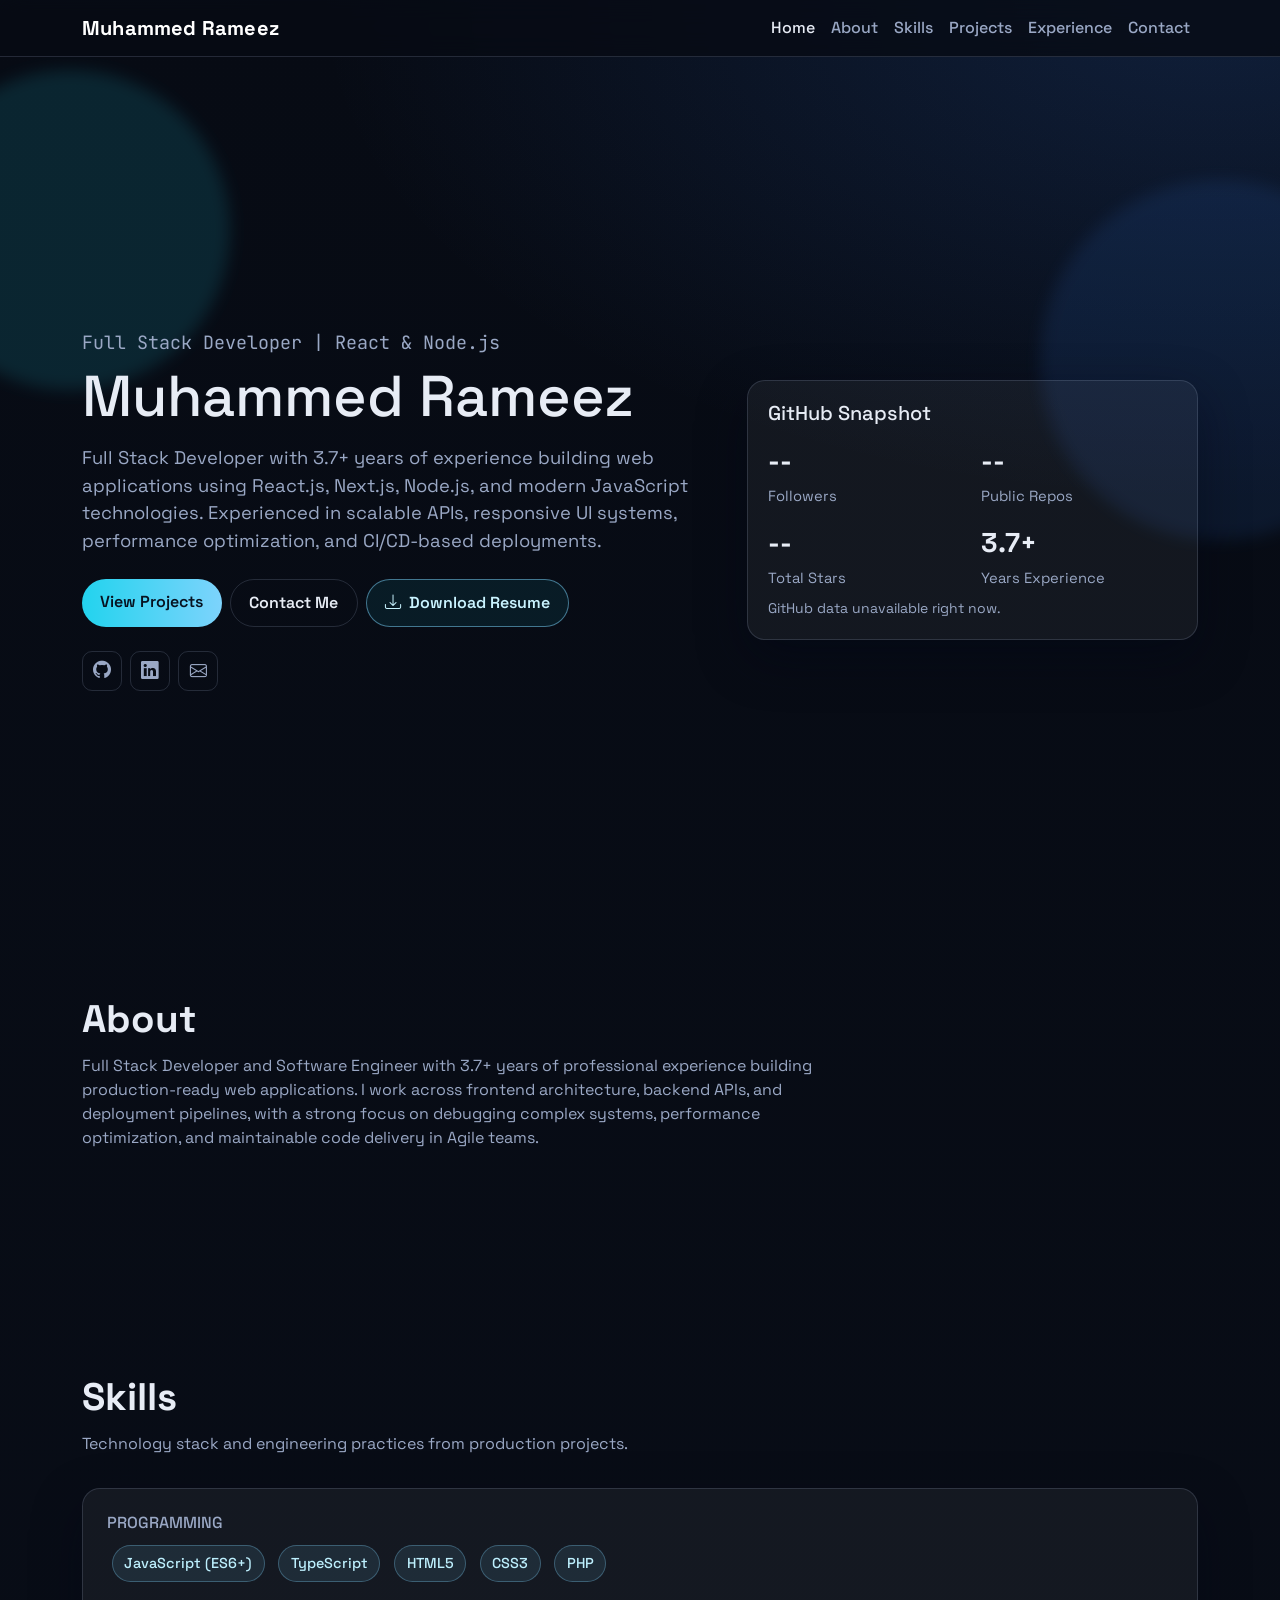
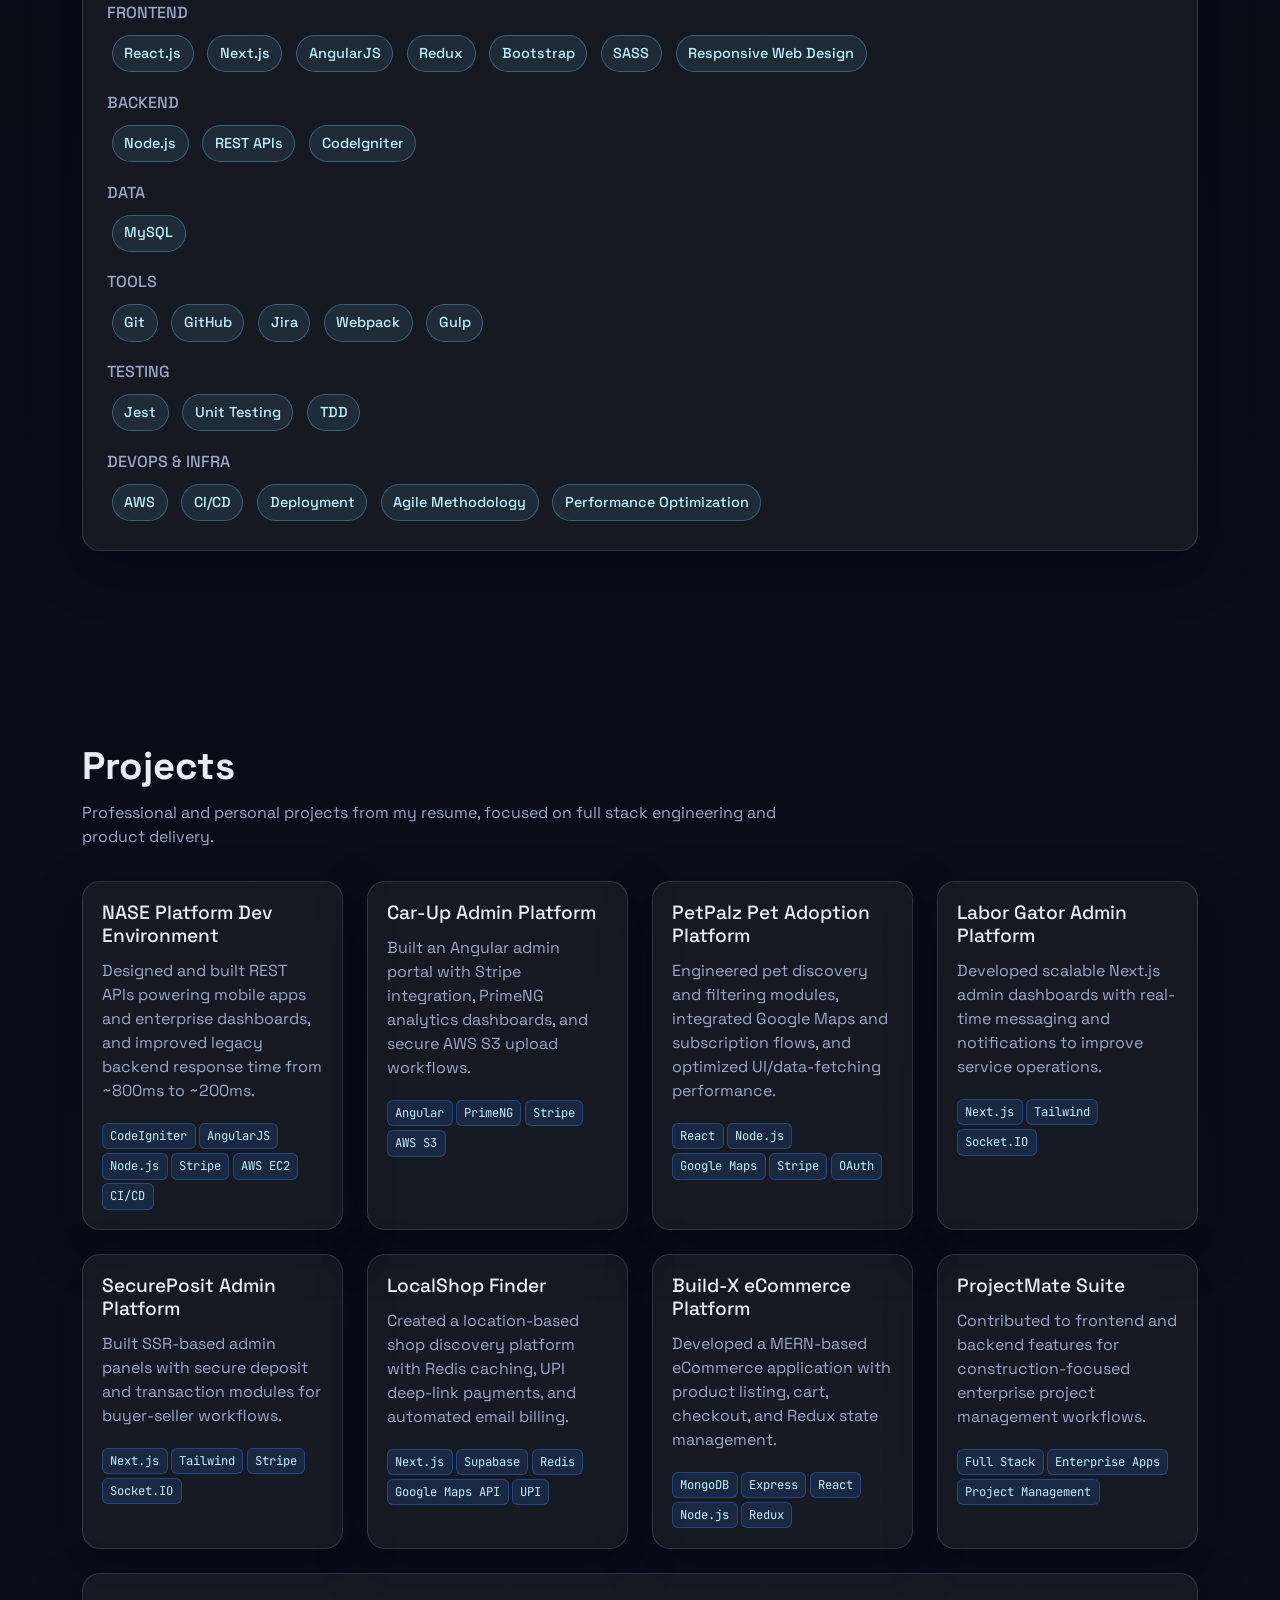
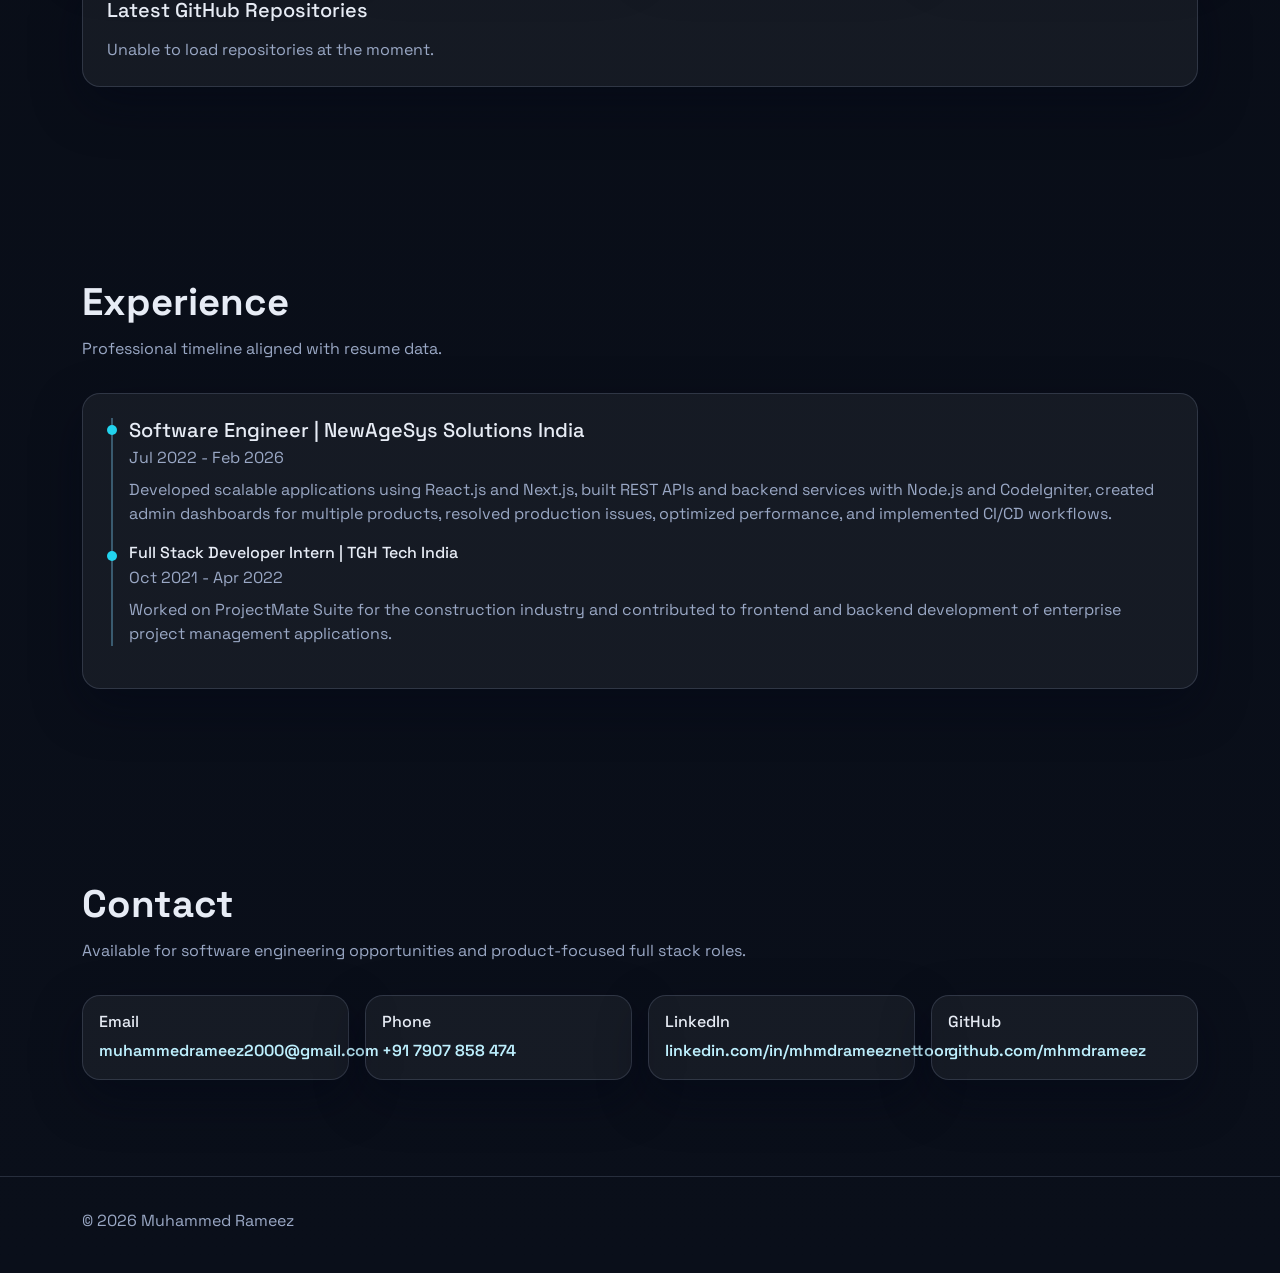
==== commit f2a28b72: "added" ====
--- a/index.html
+++ b/index.html
@@ -199,6 +199,19 @@
     .btn-outline-light {
       border-color: var(--border);
       color: var(--text);
+    }
+
+    .btn-resume {
+      border-color: rgba(125, 211, 252, .5);
+      color: #c9f3ff;
+      background: rgba(34, 211, 238, 0.08);
+    }
+
+    .btn-resume:hover,
+    .btn-resume:focus {
+      border-color: rgba(125, 211, 252, .9);
+      color: #e6f9ff;
+      background: rgba(34, 211, 238, 0.15);
     }
 
     .socials a {
@@ -418,6 +431,9 @@
           <div class="hero-actions mt-4 d-flex flex-wrap gap-2">
             <a class="btn btn-brand" href="#projects">View Projects</a>
             <a class="btn btn-outline-light" href="#contact">Contact Me</a>
+            <button class="btn btn-outline-light btn-resume" id="downloadResumeBtn" type="button">
+              <i class="bi bi-download me-1" aria-hidden="true"></i> Download Resume
+            </button>
           </div>
           <div class="socials mt-4 d-flex gap-2">
             <a href="https://github.com/mhmdrameez" target="_blank" rel="noopener noreferrer" aria-label="GitHub profile">
@@ -759,6 +775,38 @@
     }
 
     loadGitHubProfile();
+
+    // Strict no-navigation download behavior.
+    const resumeBtn = document.getElementById("downloadResumeBtn");
+    if (resumeBtn) {
+      resumeBtn.addEventListener("click", async () => {
+        const resumePath = "assets/Muhammed_Rameez.pdf";
+        const fileName = "Muhammed_Rameez_Resume.pdf";
+
+        if (window.location.protocol === "file:") {
+          alert("Download without page change requires running this page on localhost (http://), not file://.");
+          return;
+        }
+
+        try {
+          const response = await fetch(resumePath, { cache: "no-store" });
+          if (!response.ok) throw new Error("Resume download failed.");
+          const pdfBlob = await response.blob();
+          const blobUrl = URL.createObjectURL(pdfBlob);
+
+          const tempLink = document.createElement("a");
+          tempLink.href = blobUrl;
+          tempLink.download = fileName;
+          tempLink.style.display = "none";
+          document.body.appendChild(tempLink);
+          tempLink.click();
+          tempLink.remove();
+          URL.revokeObjectURL(blobUrl);
+        } catch (error) {
+          console.error("Resume download failed:", error);
+        }
+      });
+    }
   </script>
 </body>
 </html>
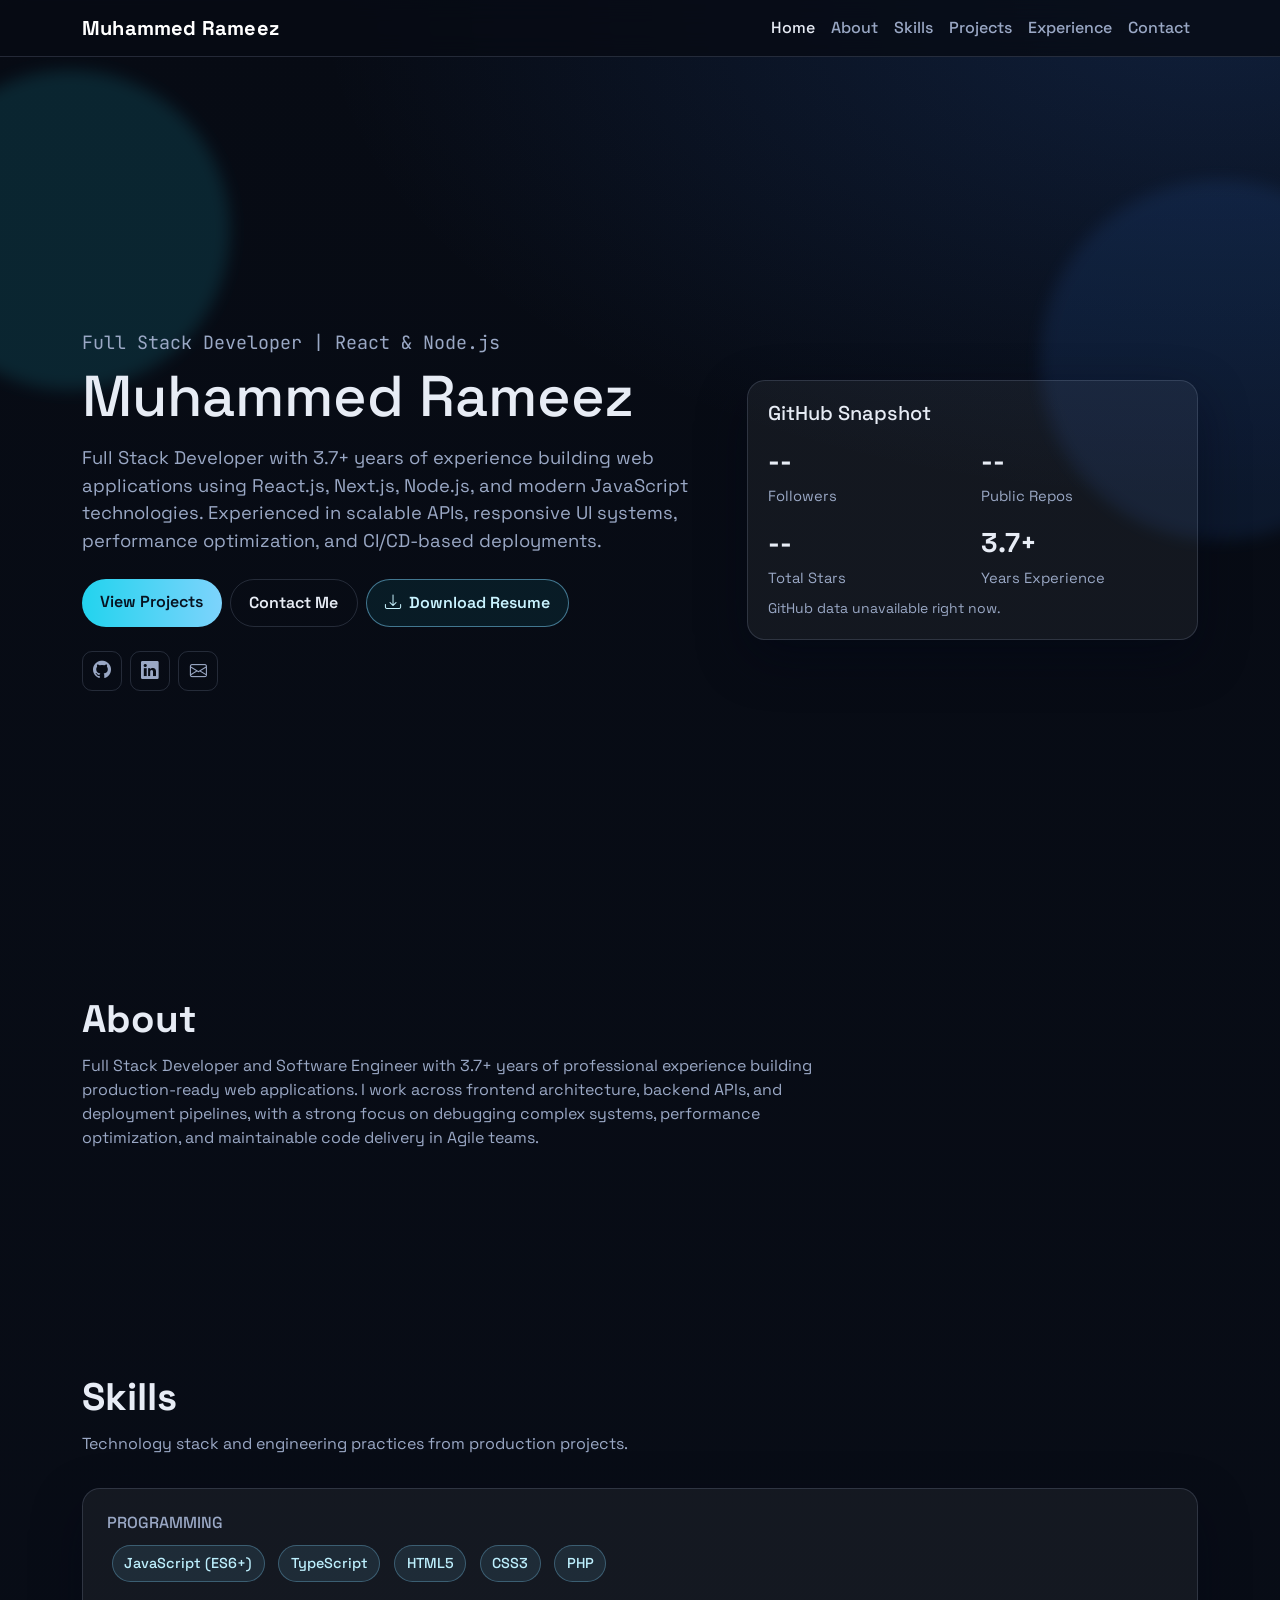
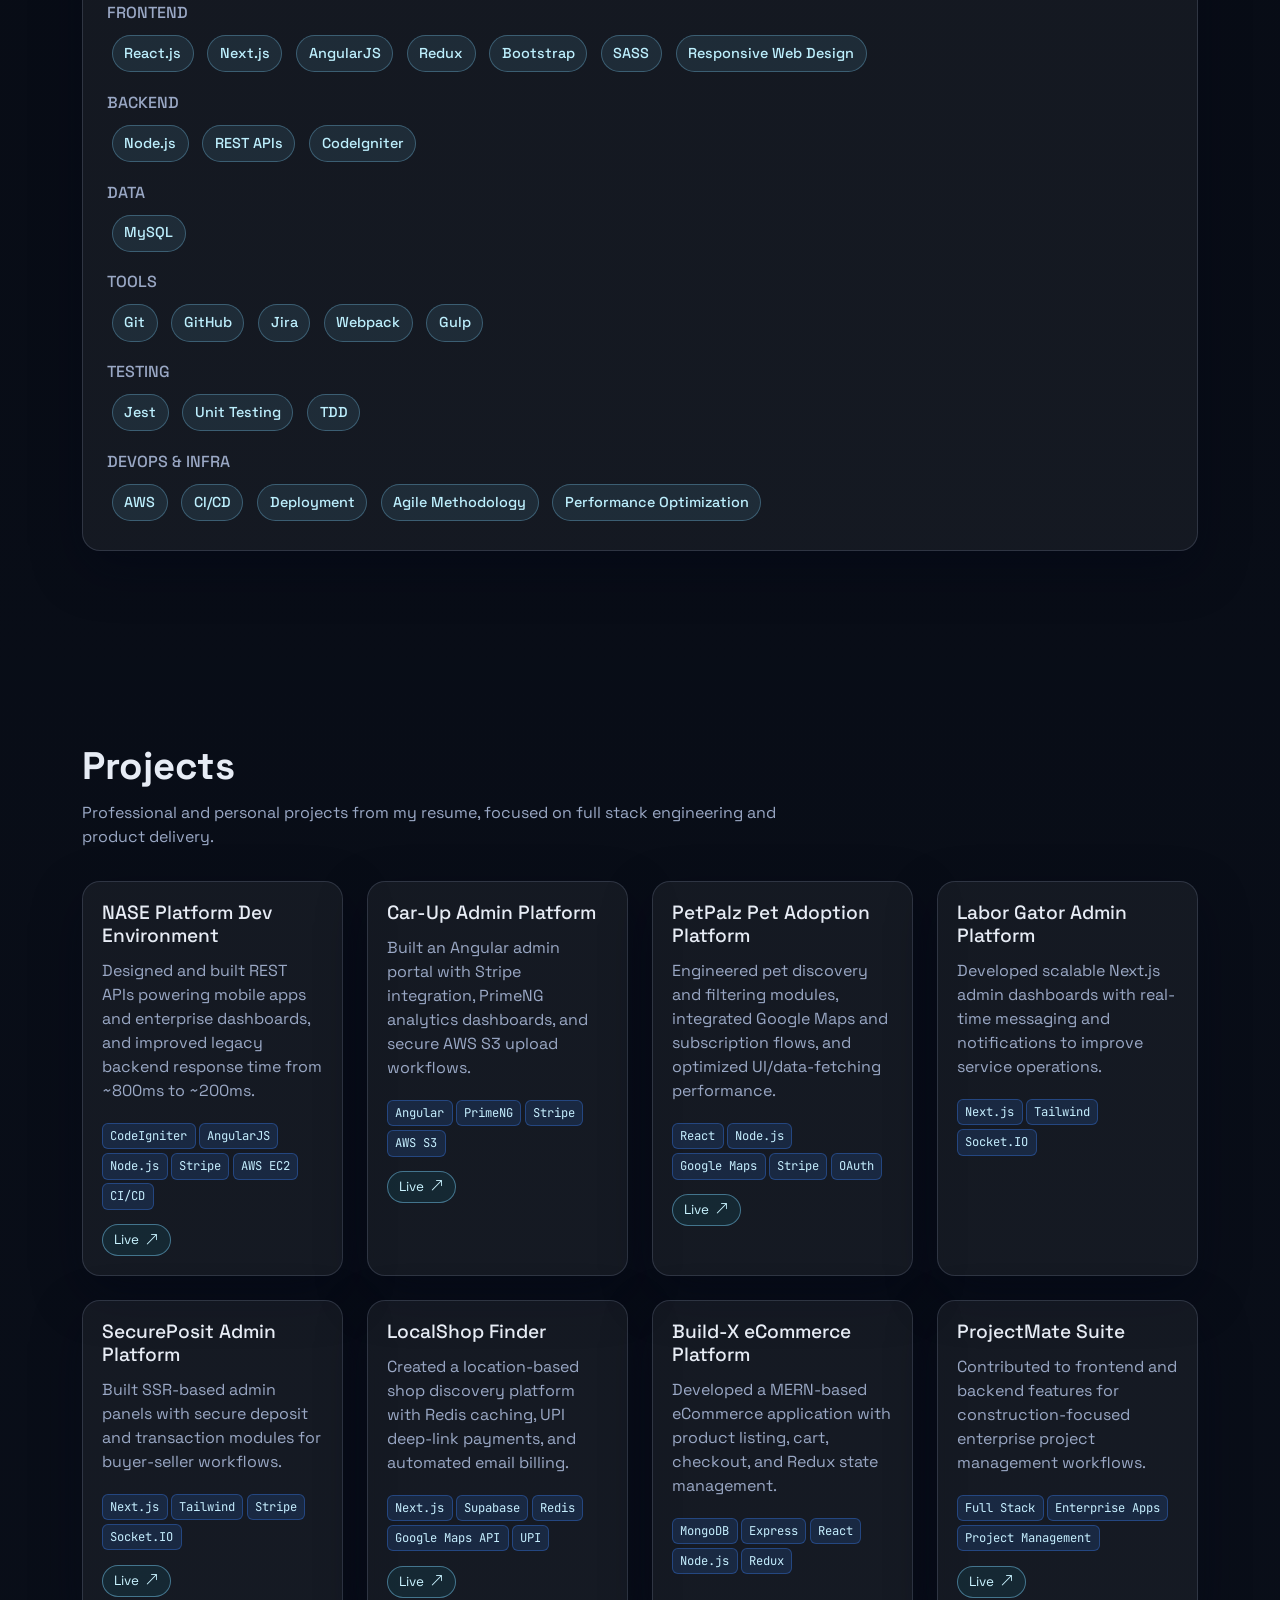
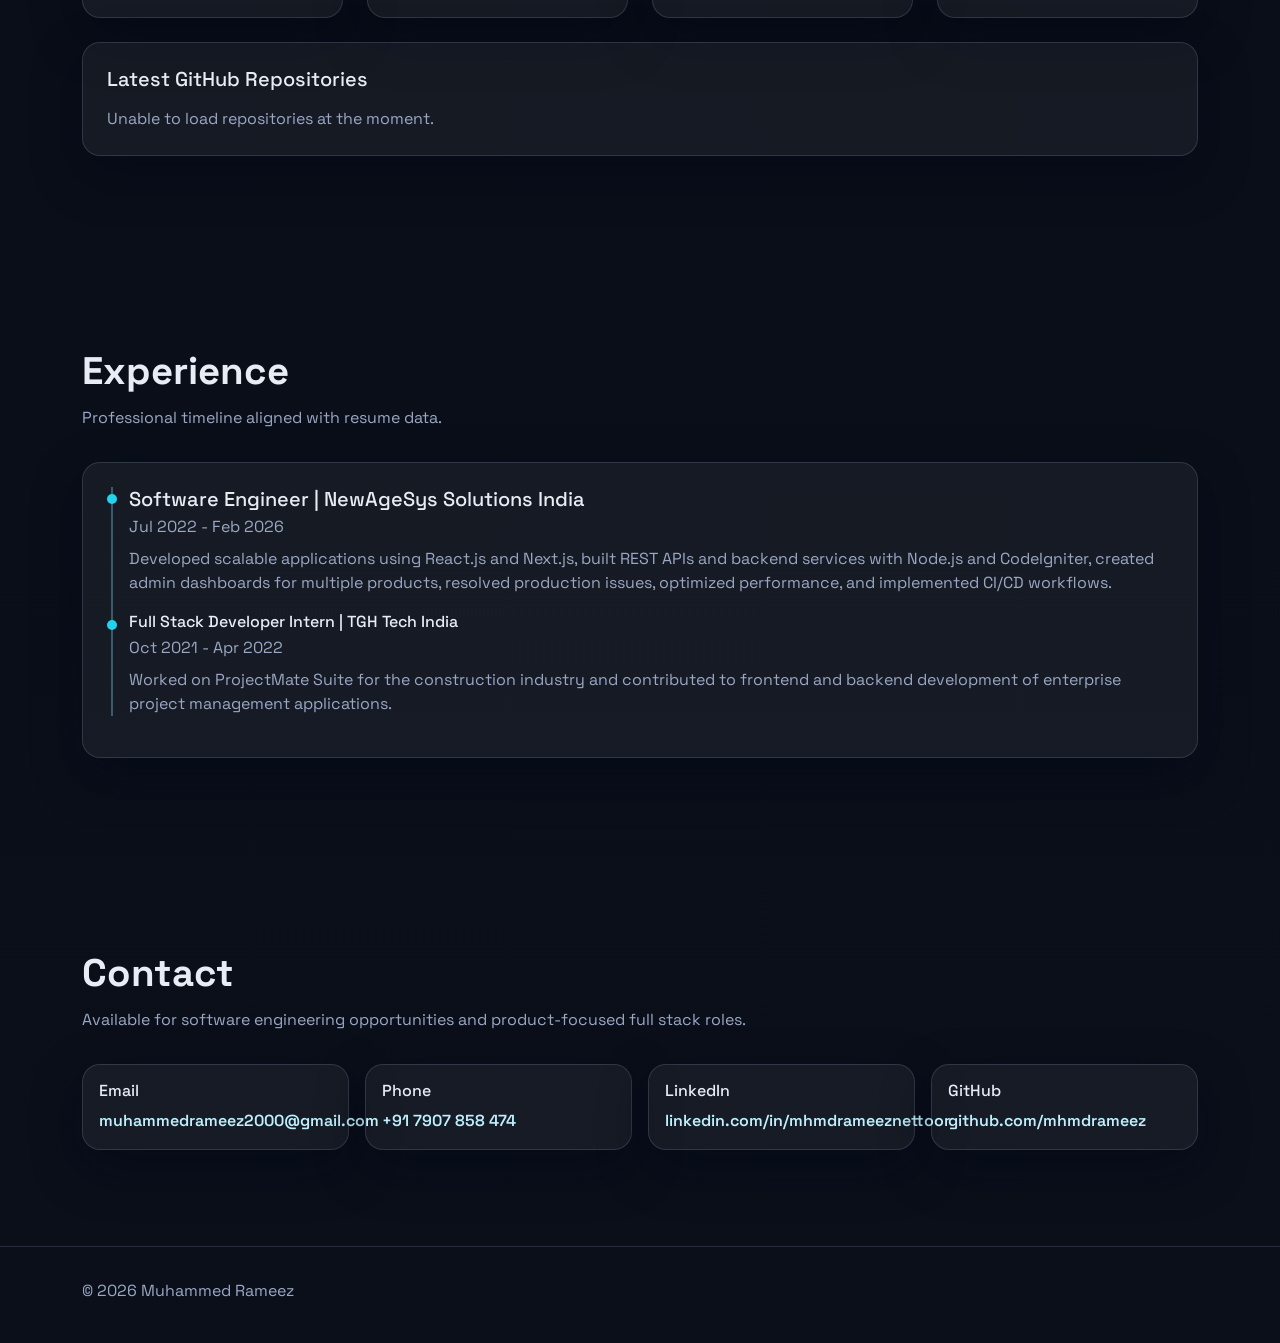
==== commit 2d78d3d3: "added link" ====
--- a/index.html
+++ b/index.html
@@ -295,6 +295,27 @@
       padding: .2rem .45rem;
       display: inline-block;
       margin: .22rem .22rem 0 0;
+    }
+
+    .project-link {
+      display: inline-flex;
+      align-items: center;
+      gap: .35rem;
+      margin-top: .9rem;
+      font-size: .84rem;
+      text-decoration: none;
+      color: #c9f3ff;
+      border: 1px solid rgba(125, 211, 252, .45);
+      background: rgba(34, 211, 238, 0.08);
+      border-radius: 999px;
+      padding: .3rem .7rem;
+    }
+
+    .project-link:hover,
+    .project-link:focus {
+      color: #e6fbff;
+      border-color: rgba(125, 211, 252, .85);
+      background: rgba(34, 211, 238, 0.16);
     }
 
     .timeline {
@@ -558,6 +579,9 @@
               <div class="project-tags">
                 <span>CodeIgniter</span><span>AngularJS</span><span>Node.js</span><span>Stripe</span><span>AWS EC2</span><span>CI/CD</span>
               </div>
+              <a class="project-link" href="http://54.164.191.20/nase/" target="_blank" rel="noopener noreferrer">
+                Live <i class="bi bi-arrow-up-right"></i>
+              </a>
             </article>
           </div>
           <div class="col-md-6 col-xl-3">
@@ -567,6 +591,9 @@
               <div class="project-tags">
                 <span>Angular</span><span>PrimeNG</span><span>Stripe</span><span>AWS S3</span>
               </div>
+              <a class="project-link" href="https://admin.car-up.com/" target="_blank" rel="noopener noreferrer">
+                Live <i class="bi bi-arrow-up-right"></i>
+              </a>
             </article>
           </div>
           <div class="col-md-6 col-xl-3">
@@ -576,6 +603,9 @@
               <div class="project-tags">
                 <span>React</span><span>Node.js</span><span>Google Maps</span><span>Stripe</span><span>OAuth</span>
               </div>
+              <a class="project-link" href="https://petpalz.pet/" target="_blank" rel="noopener noreferrer">
+                Live <i class="bi bi-arrow-up-right"></i>
+              </a>
             </article>
           </div>
           <div class="col-md-6 col-xl-3">
@@ -594,6 +624,9 @@
               <div class="project-tags">
                 <span>Next.js</span><span>Tailwind</span><span>Stripe</span><span>Socket.IO</span>
               </div>
+              <a class="project-link" href="https://admin.secureposit.com/" target="_blank" rel="noopener noreferrer">
+                Live <i class="bi bi-arrow-up-right"></i>
+              </a>
             </article>
           </div>
           <div class="col-md-6 col-xl-3">
@@ -603,6 +636,9 @@
               <div class="project-tags">
                 <span>Next.js</span><span>Supabase</span><span>Redis</span><span>Google Maps API</span><span>UPI</span>
               </div>
+              <a class="project-link" href="https://localshopfinder.vercel.app/" target="_blank" rel="noopener noreferrer">
+                Live <i class="bi bi-arrow-up-right"></i>
+              </a>
             </article>
           </div>
           <div class="col-md-6 col-xl-3">
@@ -621,6 +657,9 @@
               <div class="project-tags">
                 <span>Full Stack</span><span>Enterprise Apps</span><span>Project Management</span>
               </div>
+              <a class="project-link" href="https://www.projectsmate.com/" target="_blank" rel="noopener noreferrer">
+                Live <i class="bi bi-arrow-up-right"></i>
+              </a>
             </article>
           </div>
         </div>
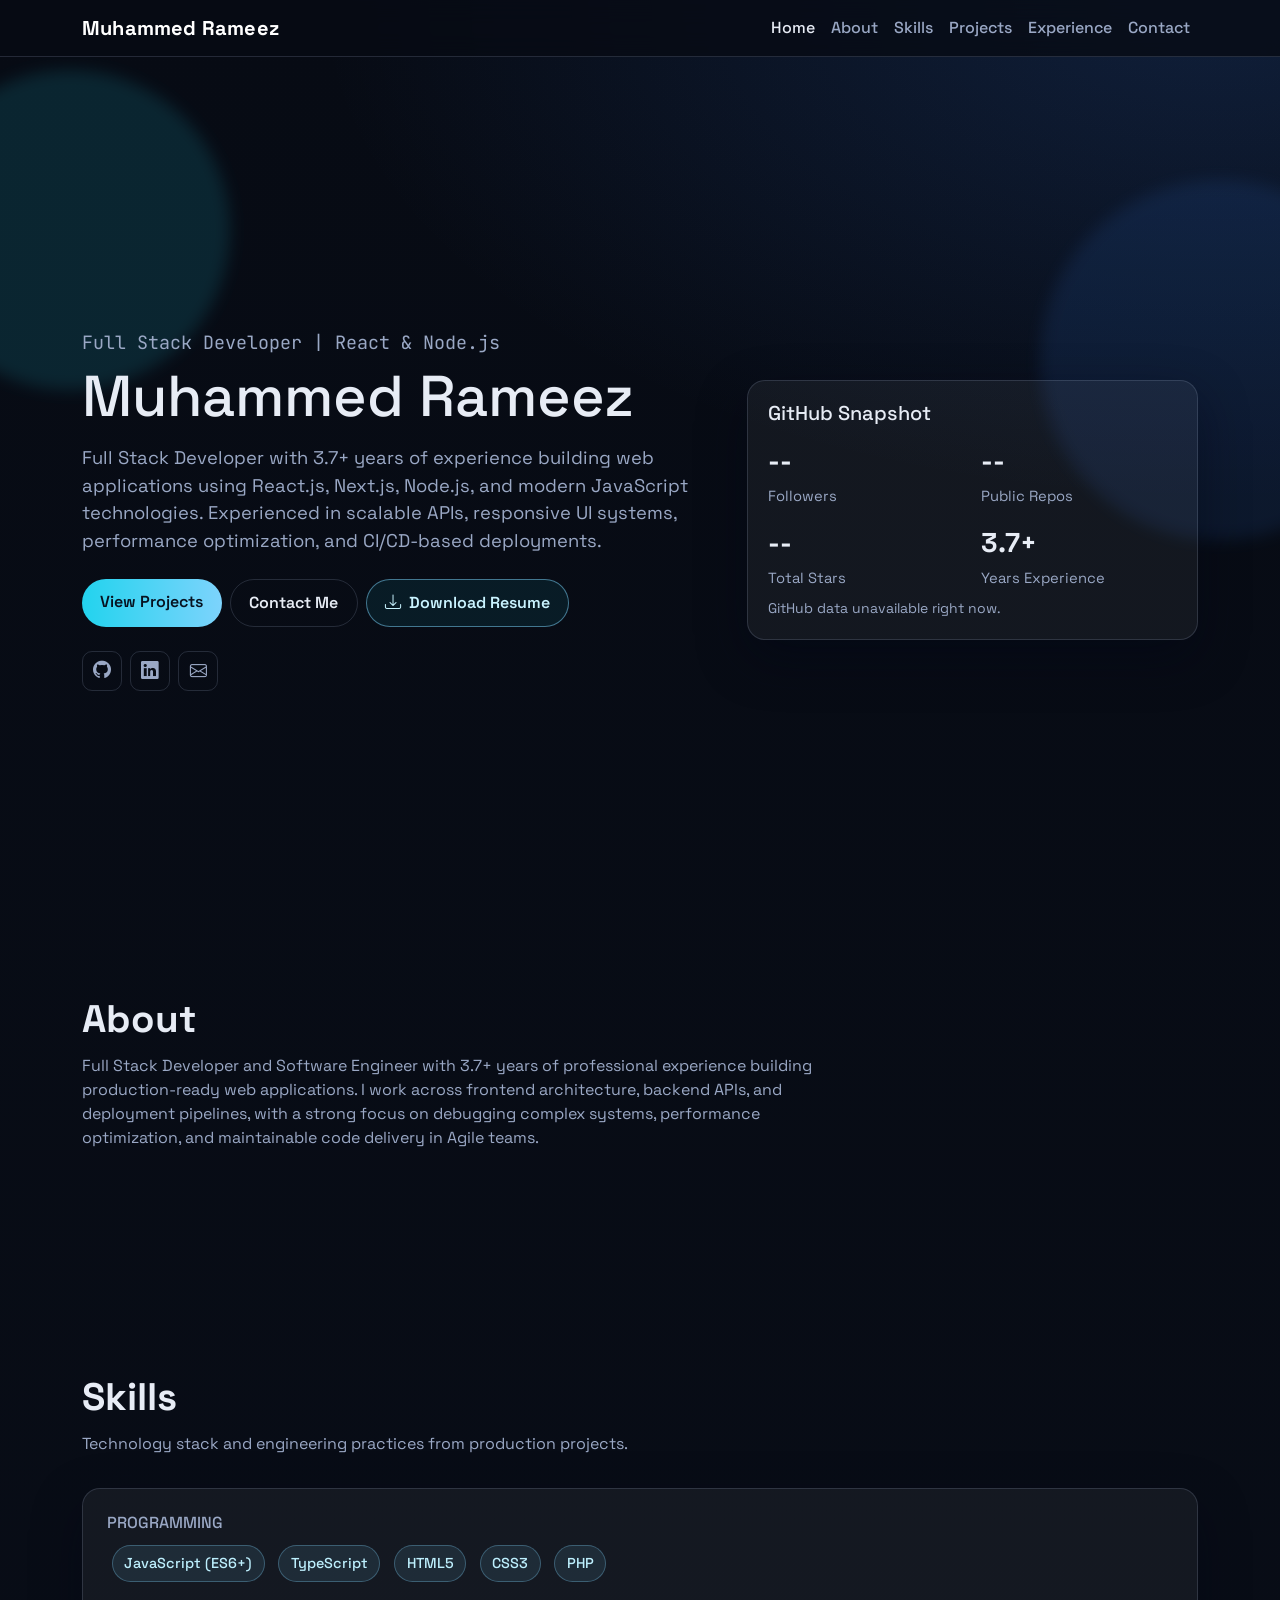
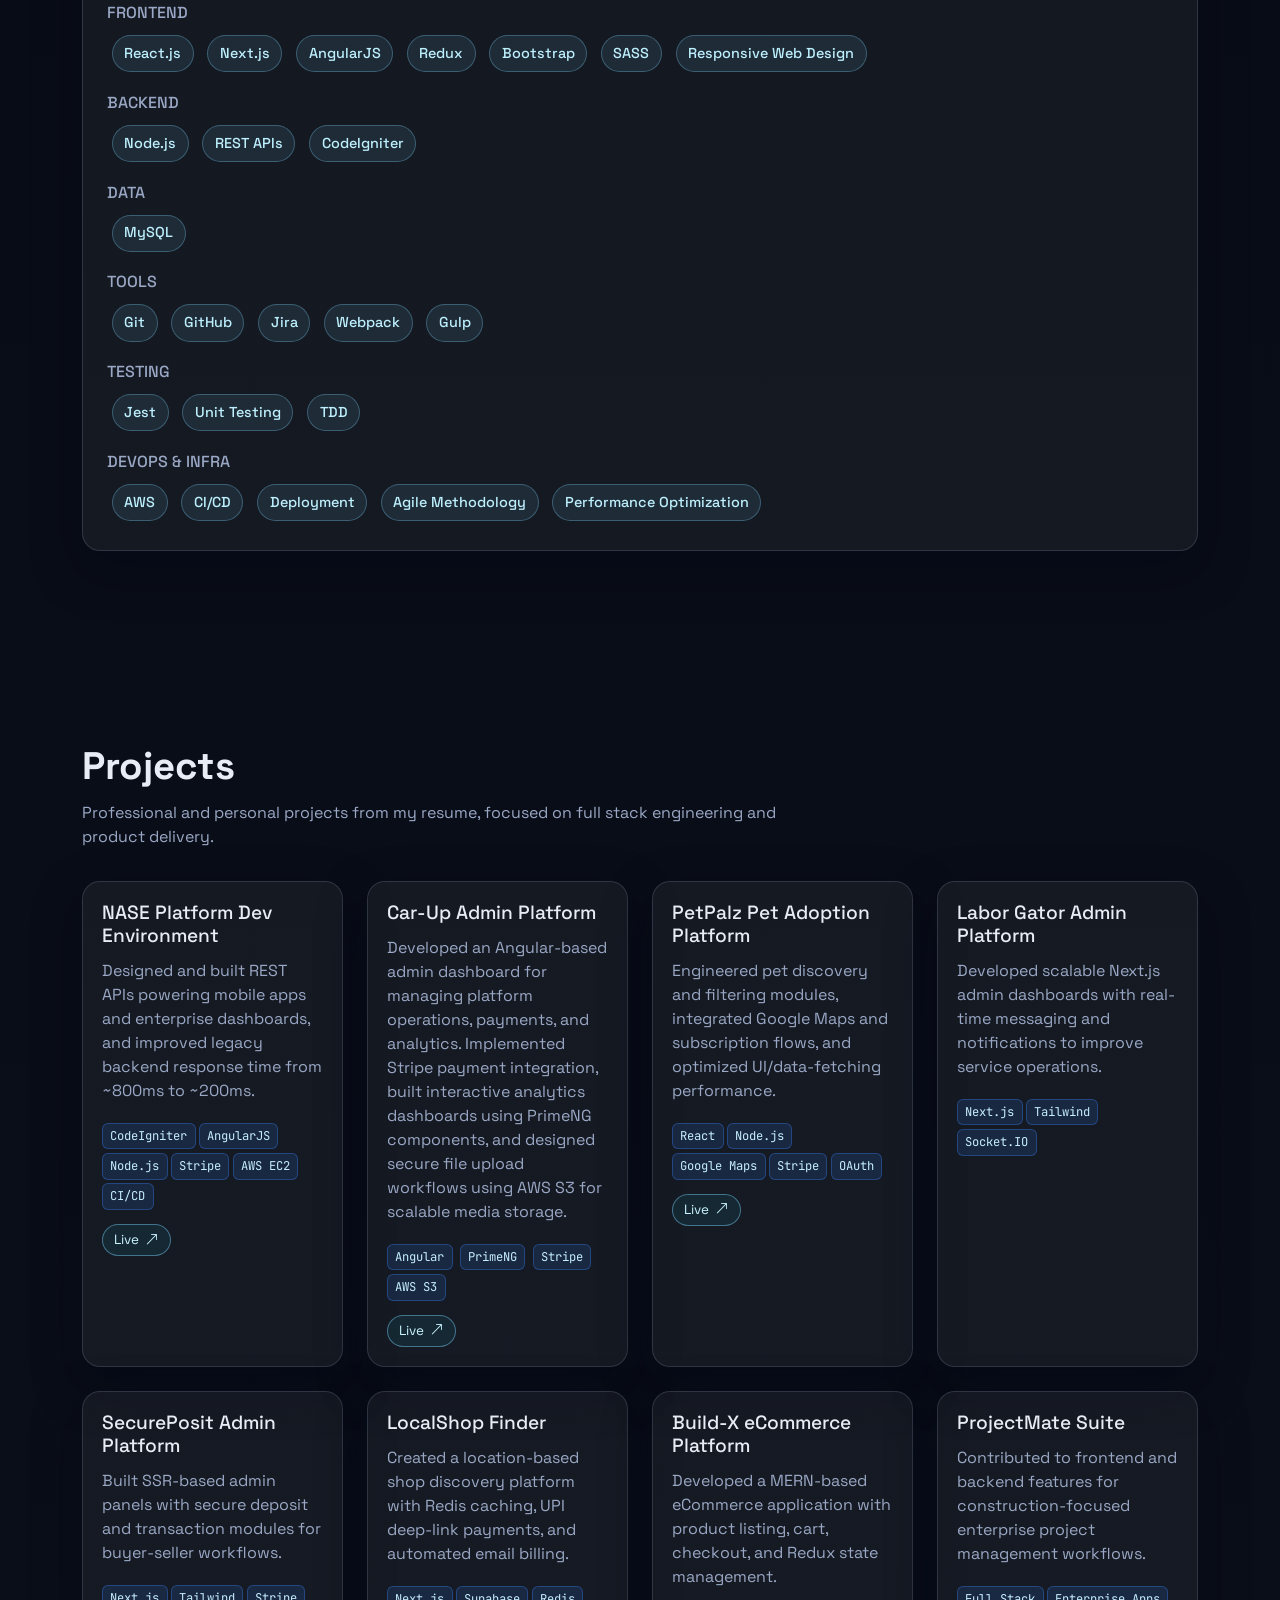
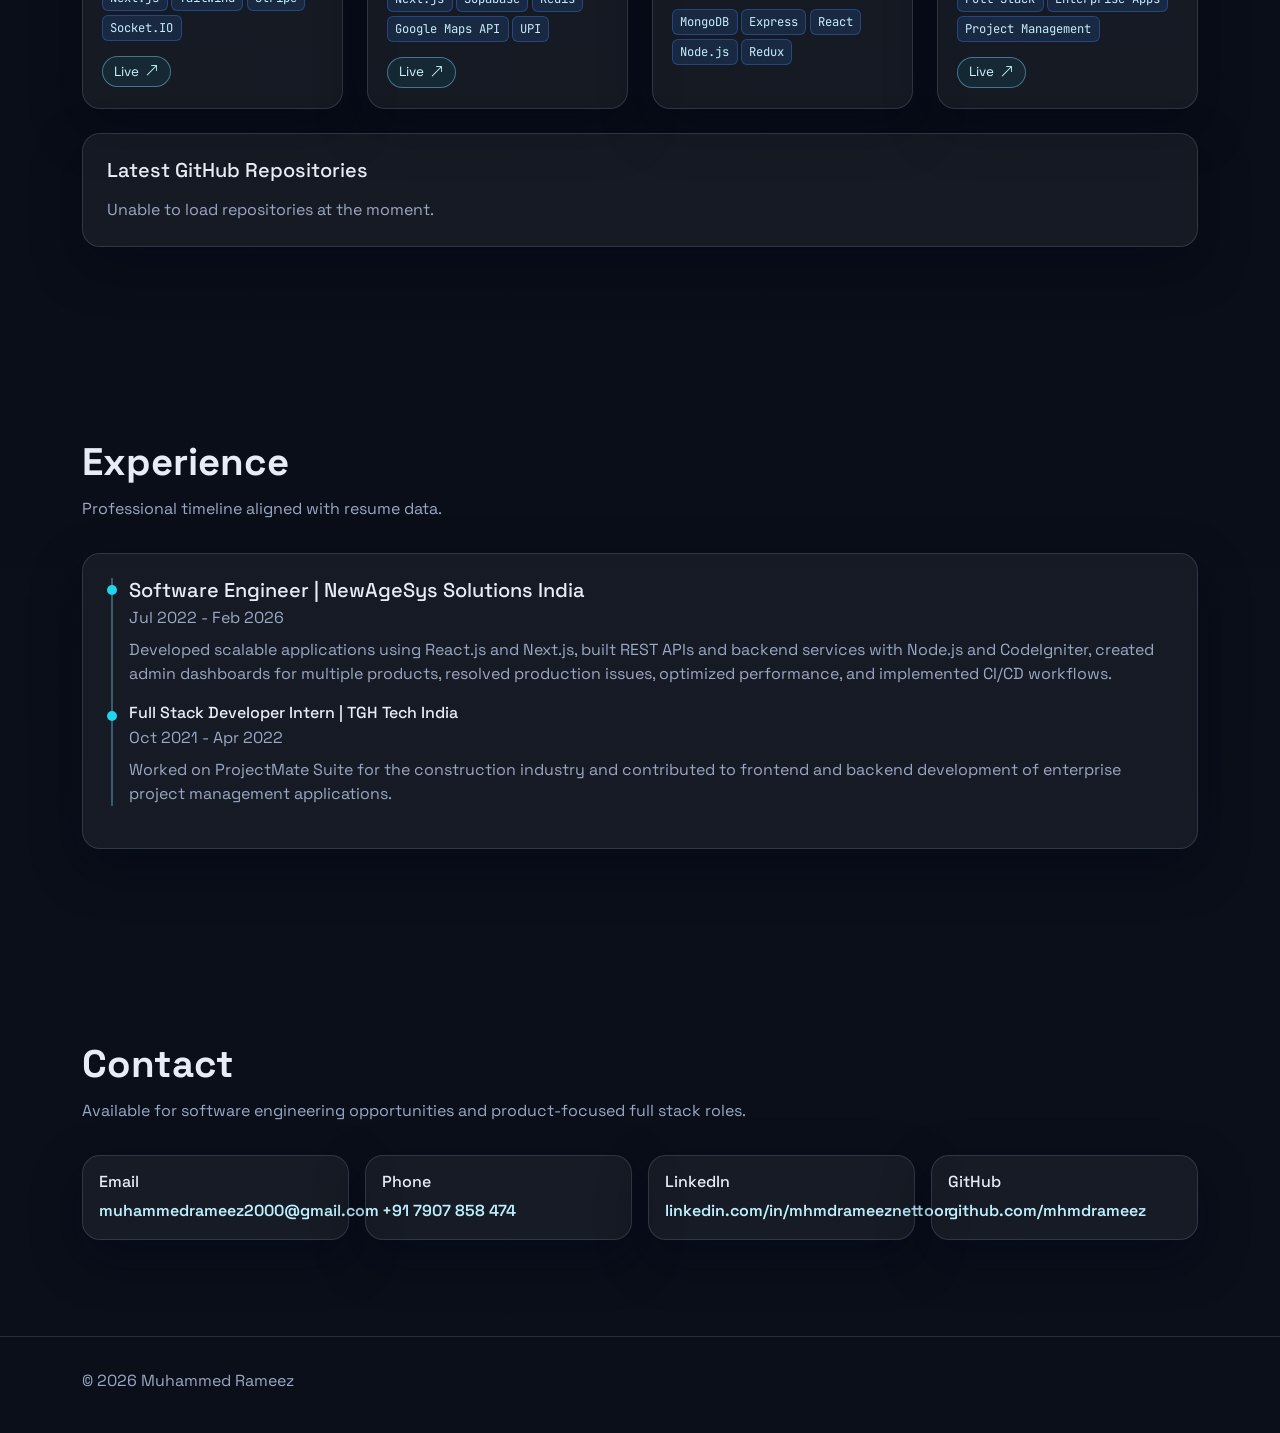
==== commit 9419bf3b: "fix code" ====
--- a/index.html
+++ b/index.html
@@ -584,18 +584,23 @@
               </a>
             </article>
           </div>
-          <div class="col-md-6 col-xl-3">
-            <article class="glass-card project-card">
-              <h3>Car-Up Admin Platform</h3>
-              <p class="muted">Built an Angular admin portal with Stripe integration, PrimeNG analytics dashboards, and secure AWS S3 upload workflows.</p>
-              <div class="project-tags">
-                <span>Angular</span><span>PrimeNG</span><span>Stripe</span><span>AWS S3</span>
-              </div>
-              <a class="project-link" href="https://admin.car-up.com/" target="_blank" rel="noopener noreferrer">
-                Live <i class="bi bi-arrow-up-right"></i>
-              </a>
-            </article>
-          </div>
+         <div class="col-md-6 col-xl-3">
+  <article class="glass-card project-card">
+    <h3>Car-Up Admin Platform</h3>
+    <p class="muted">
+      Developed an Angular-based admin dashboard for managing platform operations, payments, and analytics. Implemented Stripe payment integration, built interactive analytics dashboards using PrimeNG components, and designed secure file upload workflows using AWS S3 for scalable media storage.
+    </p>
+    <div class="project-tags">
+      <span>Angular</span>
+      <span>PrimeNG</span>
+      <span>Stripe</span>
+      <span>AWS S3</span>
+    </div>
+    <a class="project-link" href="https://admin.car-up.com/" target="_blank" rel="noopener noreferrer">
+      Live <i class="bi bi-arrow-up-right"></i>
+    </a>
+  </article>
+</div>
           <div class="col-md-6 col-xl-3">
             <article class="glass-card project-card">
               <h3>PetPalz Pet Adoption Platform</h3>
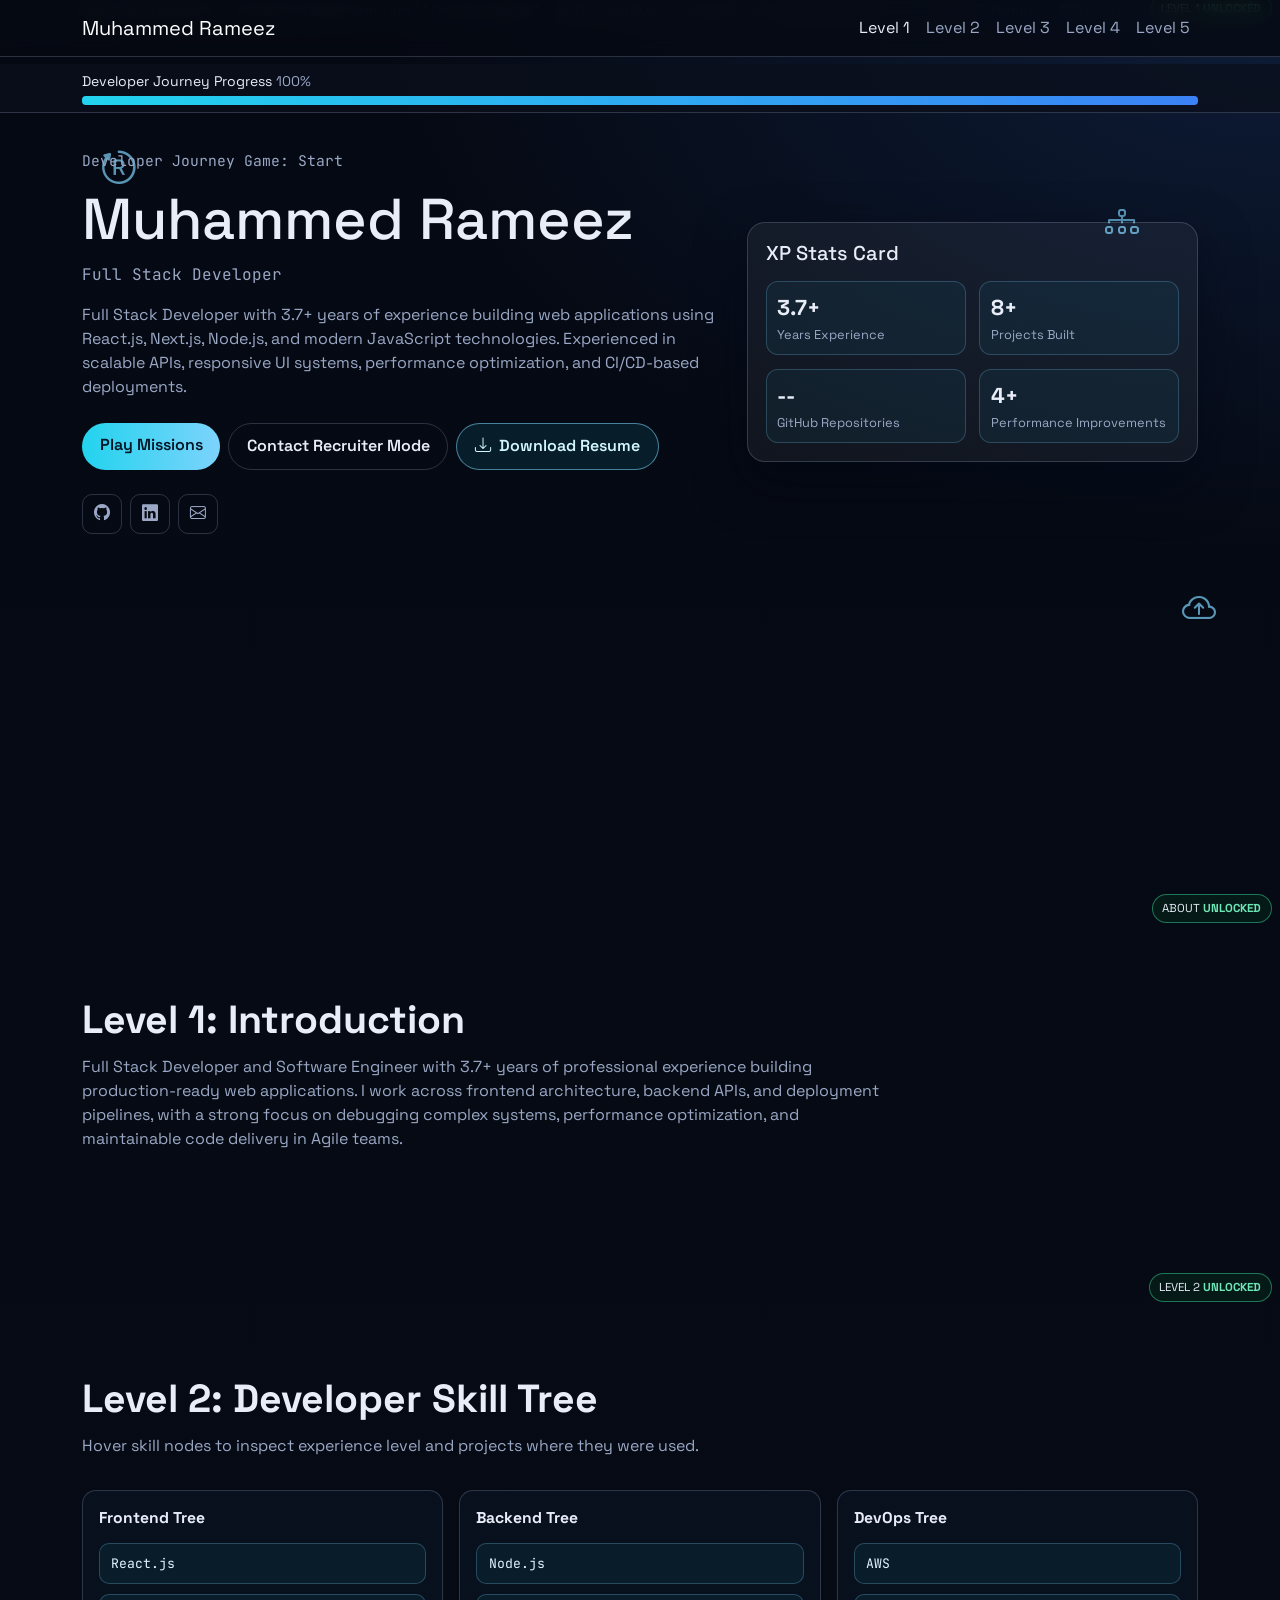
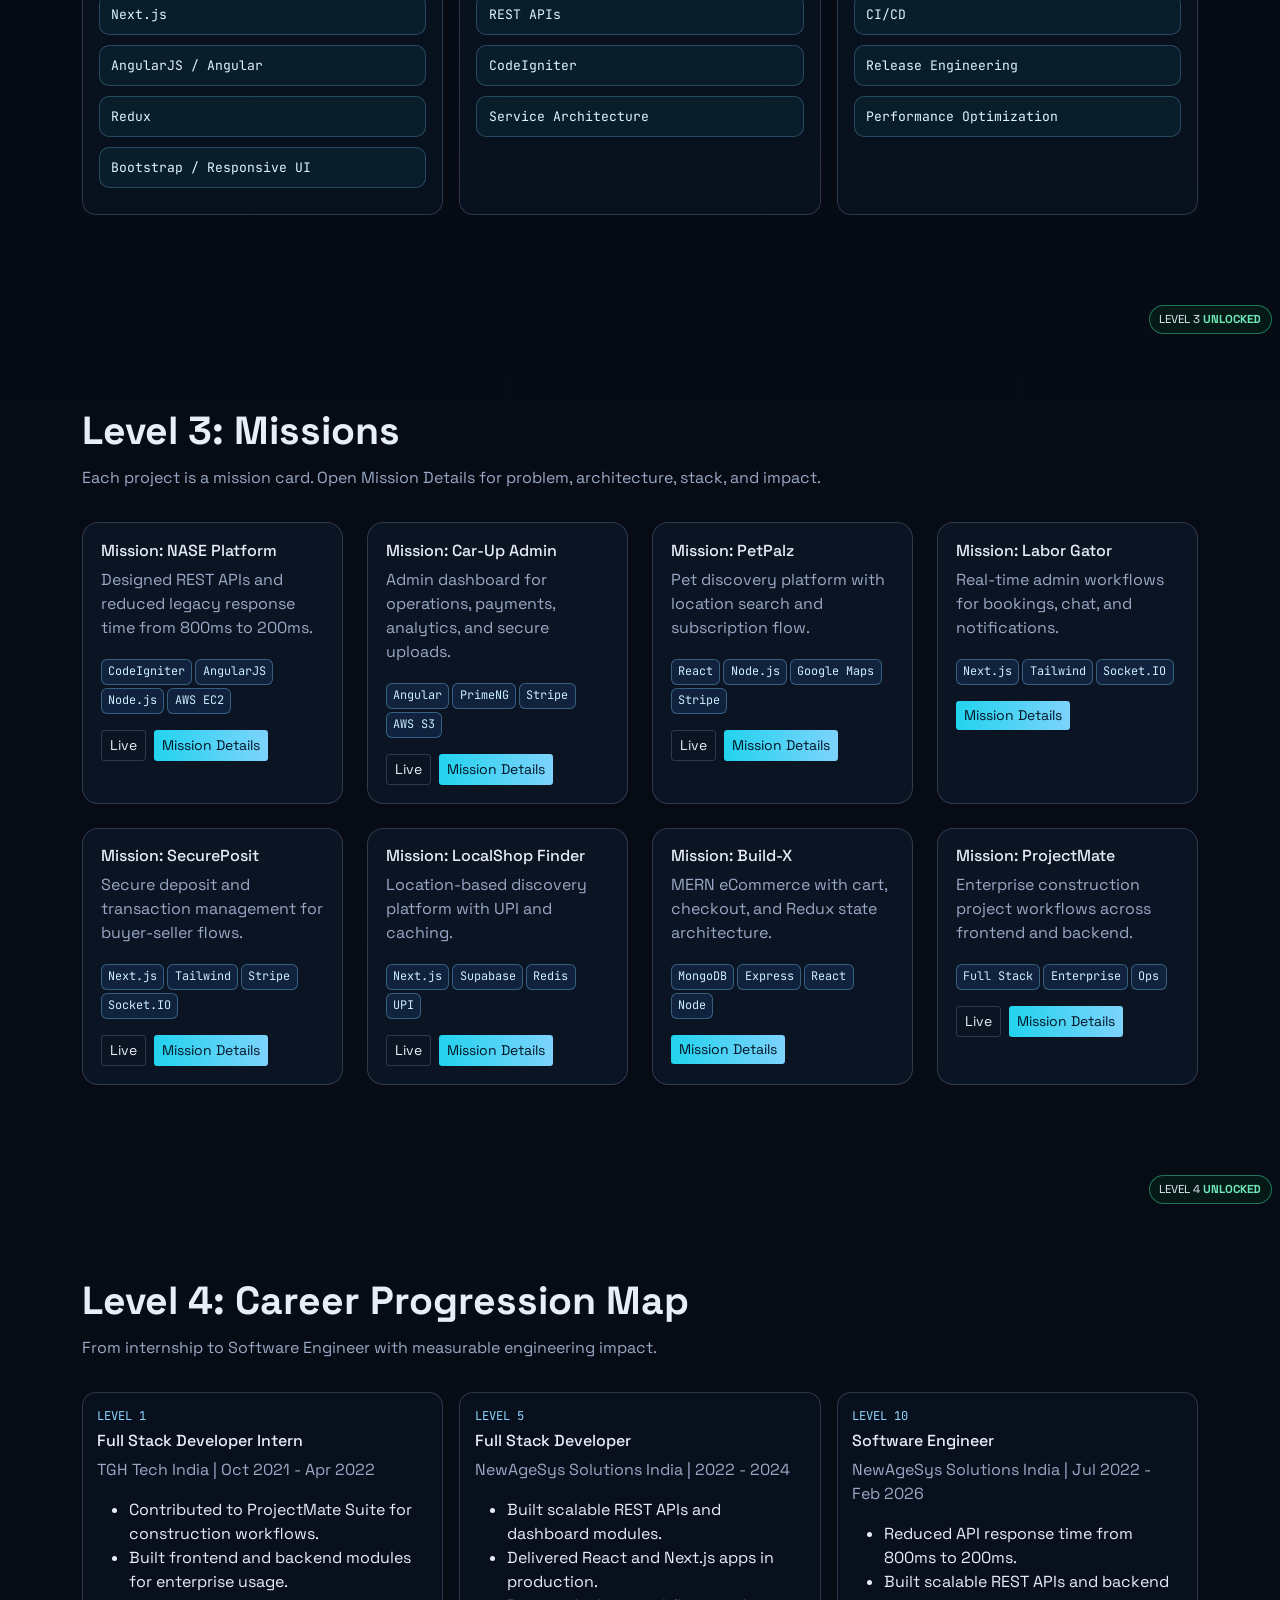
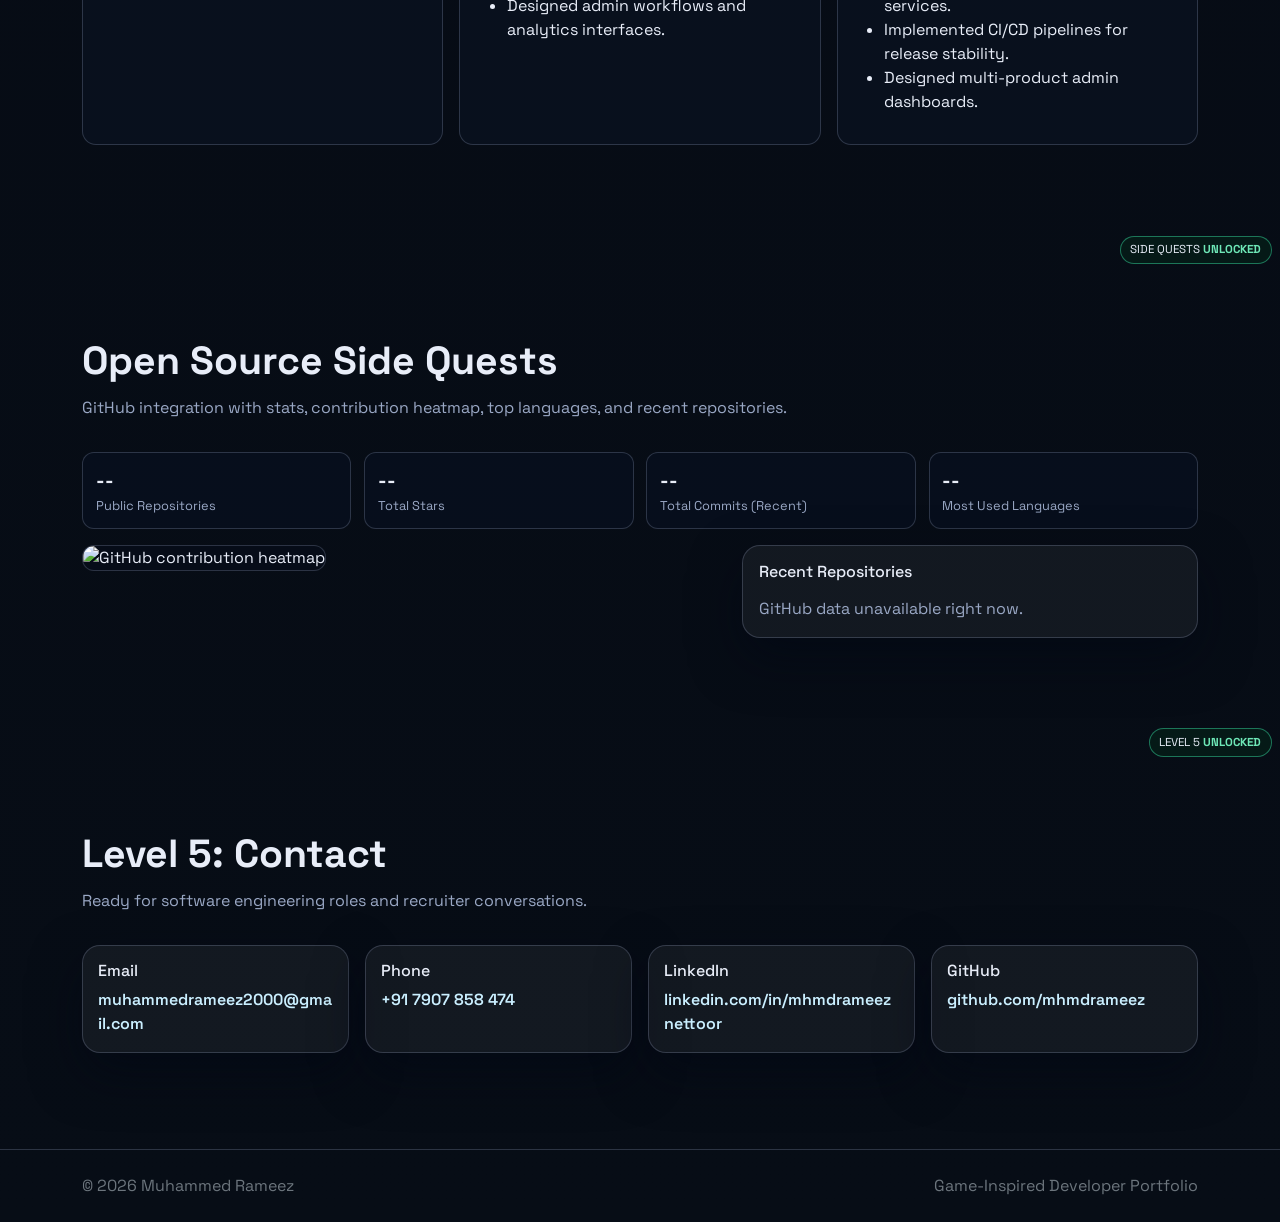
==== commit 578ba3a6: "changed" ====
--- a/index.html
+++ b/index.html
@@ -3,23 +3,18 @@
 <head>
   <meta charset="utf-8">
   <meta name="viewport" content="width=device-width, initial-scale=1">
-  <title>Muhammed Rameez | Full Stack Developer</title>
-  <meta name="description" content="Muhammed Rameez is a Full Stack Developer with 3.7+ years of experience building scalable web applications using React.js, Next.js, Node.js, JavaScript, and MySQL.">
-  <meta name="keywords" content="Muhammed Rameez, Full Stack Developer, React.js, Next.js, Node.js, JavaScript, TypeScript, AngularJS, MySQL, REST API, AWS, CI/CD, Software Engineer">
+  <title>Muhammed Rameez | Interactive Developer Portfolio</title>
+  <meta name="description" content="Game-inspired interactive portfolio of Muhammed Rameez, Full Stack Developer with 3.7+ years of experience.">
+  <meta name="keywords" content="Muhammed Rameez, Full Stack Developer, React, Next.js, Node.js, Portfolio, Software Engineer">
   <meta name="author" content="Muhammed Rameez">
   <meta name="robots" content="index, follow">
   <meta property="og:type" content="website">
-  <meta property="og:title" content="Muhammed Rameez | Full Stack Developer">
-  <meta property="og:description" content="Software Engineer focused on full stack systems, clean APIs, and modern web architecture.">
+  <meta property="og:title" content="Muhammed Rameez | Interactive Developer Portfolio">
+  <meta property="og:description" content="Explore skill tree, project missions, career map, and open-source side quests.">
   <meta property="og:url" content="https://mhmdrameez.github.io/">
   <meta property="og:image" content="https://avatars.githubusercontent.com/u/31467986?v=4">
-  <meta name="twitter:card" content="summary_large_image">
-  <meta name="twitter:title" content="Muhammed Rameez | Full Stack Developer">
-  <meta name="twitter:description" content="3.7+ years building React/Next.js applications and scalable backend APIs.">
-  <meta name="google-site-verification" content="Zath2FevI6dSyQKcJa7r9KWbbNqBUs2EBZ5aYjVUgIY">
   <link rel="canonical" href="https://mhmdrameez.github.io/">
   <link rel="icon" href="assets/img/favicon.png">
-  <link rel="apple-touch-icon" href="assets/img/favicon.png">
 
   <link rel="preconnect" href="https://fonts.googleapis.com">
   <link rel="preconnect" href="https://fonts.gstatic.com" crossorigin>
@@ -29,467 +24,142 @@
   <link href="assets/vendor/bootstrap-icons/bootstrap-icons.css" rel="stylesheet">
 
   <style>
-    :root {
-      --bg: #0a0f1a;
-      --bg-soft: #10182a;
-      --surface: rgba(255, 255, 255, 0.05);
-      --text: #e7ecf5;
-      --muted: #9aa8c5;
-      --brand: #22d3ee;
-      --brand-2: #3b82f6;
-      --border: rgba(154, 168, 197, 0.2);
-      --shadow: 0 18px 50px rgba(2, 6, 23, 0.45);
-    }
-
-    * {
-      box-sizing: border-box;
-    }
-
-    html {
-      scroll-behavior: smooth;
-    }
-
-    body {
-      margin: 0;
-      font-family: "Space Grotesk", sans-serif;
-      color: var(--text);
-      background:
-        radial-gradient(900px 500px at 10% -10%, rgba(34, 211, 238, 0.17), transparent),
-        radial-gradient(900px 500px at 95% 0%, rgba(59, 130, 246, 0.17), transparent),
-        linear-gradient(180deg, #070b14, var(--bg));
-      min-height: 100vh;
-    }
-
-    .skip-link {
-      position: absolute;
-      left: -999px;
-      top: 1rem;
-      background: #fff;
-      color: #000;
-      padding: .5rem .75rem;
-      z-index: 10000;
-      border-radius: .5rem;
-    }
-
-    .skip-link:focus {
-      left: 1rem;
-    }
-
-    .navbar {
-      backdrop-filter: blur(12px);
-      background: rgba(7, 11, 20, 0.78);
-      border-bottom: 1px solid var(--border);
-    }
-
-    .navbar-brand {
-      font-weight: 700;
-      letter-spacing: .2px;
-    }
-
-    .navbar .nav-link {
-      color: var(--muted);
-      font-weight: 500;
-    }
-
-    .navbar .nav-link:hover,
-    .navbar .nav-link:focus,
-    .navbar .nav-link.active {
-      color: var(--text);
-    }
-
-    section {
-      padding: 96px 0;
-    }
-
-    .section-title {
-      font-size: clamp(1.7rem, 1.2rem + 1.5vw, 2.4rem);
-      font-weight: 700;
-      margin-bottom: .75rem;
-    }
-
-    .section-subtitle {
-      color: var(--muted);
-      max-width: 740px;
-      margin-bottom: 2rem;
-    }
-
-    .hero {
-      min-height: 100vh;
-      display: flex;
-      align-items: center;
-      position: relative;
-      overflow: hidden;
-      padding-top: 120px;
-    }
-
-    .hero::before,
-    .hero::after {
-      content: "";
-      position: absolute;
-      border-radius: 999px;
-      filter: blur(8px);
-      opacity: .55;
-      z-index: -1;
-    }
-
-    .hero::before {
-      width: 320px;
-      height: 320px;
-      background: rgba(34, 211, 238, 0.24);
-      left: -90px;
-      top: 70px;
-      animation: driftA 7s ease-in-out infinite;
-    }
-
-    .hero::after {
-      width: 360px;
-      height: 360px;
-      background: rgba(59, 130, 246, 0.2);
-      right: -120px;
-      top: 180px;
-      animation: driftB 8s ease-in-out infinite;
-    }
-
-    @keyframes driftA {
-      0%, 100% { transform: translateY(0); }
-      50% { transform: translateY(-18px); }
-    }
-
-    @keyframes driftB {
-      0%, 100% { transform: translateY(0); }
-      50% { transform: translateY(14px); }
-    }
-
-    .kicker {
-      font-family: "JetBrains Mono", monospace;
-      color: var(--brand);
-      font-size: .92rem;
-      margin-bottom: .8rem;
-    }
-
-    .hero h1 {
-      font-size: clamp(2.1rem, 1.2rem + 3vw, 4rem);
-      line-height: 1.1;
-      margin-bottom: 1rem;
-    }
-
-    .hero p {
-      color: var(--muted);
-      font-size: clamp(1rem, .9rem + .5vw, 1.15rem);
-      max-width: 660px;
-    }
-
-    .hero-actions .btn {
-      border-radius: 999px;
-      padding: .7rem 1.15rem;
-      font-weight: 600;
-    }
-
-    .btn-brand {
-      color: #061220;
-      background: linear-gradient(90deg, var(--brand), #7dd3fc);
-      border: none;
-    }
-
-    .btn-brand:hover {
-      color: #05131f;
-      filter: brightness(1.03);
-    }
-
-    .btn-outline-light {
-      border-color: var(--border);
-      color: var(--text);
-    }
-
-    .btn-resume {
-      border-color: rgba(125, 211, 252, .5);
-      color: #c9f3ff;
-      background: rgba(34, 211, 238, 0.08);
-    }
-
-    .btn-resume:hover,
-    .btn-resume:focus {
-      border-color: rgba(125, 211, 252, .9);
-      color: #e6f9ff;
-      background: rgba(34, 211, 238, 0.15);
-    }
-
-    .socials a {
-      color: var(--muted);
-      font-size: 1.1rem;
-      border: 1px solid var(--border);
-      width: 40px;
-      height: 40px;
-      display: inline-flex;
-      align-items: center;
-      justify-content: center;
-      border-radius: 10px;
-      transition: all .2s ease;
-      text-decoration: none;
-    }
-
-    .socials a:hover,
-    .socials a:focus {
-      color: var(--text);
-      border-color: rgba(125, 211, 252, .7);
-      transform: translateY(-2px);
-    }
-
-    .glass-card {
-      background: var(--surface);
-      border: 1px solid var(--border);
-      border-radius: 18px;
-      box-shadow: var(--shadow);
-    }
-
-    .hero-card {
-      padding: 1.25rem;
-    }
-
-    .hero-card .metric {
-      font-size: 1.7rem;
-      font-weight: 700;
-      margin-bottom: .2rem;
-    }
-
-    .hero-card .label {
-      color: var(--muted);
-      font-size: .92rem;
-    }
-
-    .chip {
-      display: inline-flex;
-      padding: .42rem .72rem;
-      background: rgba(125, 211, 252, 0.1);
-      border: 1px solid rgba(125, 211, 252, 0.3);
-      color: #bdeffd;
-      border-radius: 999px;
-      margin: .3rem;
-      font-size: .9rem;
-      font-weight: 500;
-    }
-
-    .project-card {
-      height: 100%;
-      padding: 1.2rem;
-      transition: transform .25s ease, border-color .25s ease;
-    }
-
-    .project-card:hover {
-      transform: translateY(-6px);
-      border-color: rgba(125, 211, 252, 0.6);
-    }
-
-    .project-card h3 {
-      font-size: 1.2rem;
-      margin-bottom: .75rem;
-    }
-
-    .project-tags span {
-      font-family: "JetBrains Mono", monospace;
-      font-size: .76rem;
-      color: #c5eefe;
-      background: rgba(59, 130, 246, 0.15);
-      border: 1px solid rgba(59, 130, 246, 0.35);
-      border-radius: 6px;
-      padding: .2rem .45rem;
-      display: inline-block;
-      margin: .22rem .22rem 0 0;
-    }
-
-    .project-link {
-      display: inline-flex;
-      align-items: center;
-      gap: .35rem;
-      margin-top: .9rem;
-      font-size: .84rem;
-      text-decoration: none;
-      color: #c9f3ff;
-      border: 1px solid rgba(125, 211, 252, .45);
-      background: rgba(34, 211, 238, 0.08);
-      border-radius: 999px;
-      padding: .3rem .7rem;
-    }
-
-    .project-link:hover,
-    .project-link:focus {
-      color: #e6fbff;
-      border-color: rgba(125, 211, 252, .85);
-      background: rgba(34, 211, 238, 0.16);
-    }
-
-    .timeline {
-      border-left: 2px solid rgba(125, 211, 252, 0.35);
-      padding-left: 1rem;
-      margin-left: .25rem;
-    }
-
-    .timeline-item {
-      margin-bottom: 1.1rem;
-      position: relative;
-    }
-
-    .timeline-item::before {
-      content: "";
-      width: 10px;
-      height: 10px;
-      border-radius: 999px;
-      background: var(--brand);
-      position: absolute;
-      left: -1.38rem;
-      top: .46rem;
-    }
-
-    .muted {
-      color: var(--muted);
-    }
-
-    .contact-card {
-      padding: 1rem;
-      height: 100%;
-    }
-
-    .contact-card a {
-      color: #bdeffd;
-      text-decoration: none;
-      font-weight: 600;
-    }
-
-    .contact-card a:hover,
-    .contact-card a:focus {
-      color: #d8f6ff;
-    }
-
-    .fade-in {
-      opacity: 0;
-      transform: translateY(14px);
-      transition: opacity .6s ease, transform .6s ease;
-    }
-
-    .fade-in.show {
-      opacity: 1;
-      transform: translateY(0);
-    }
-
-    footer {
-      padding: 2rem 0 2.5rem;
-      border-top: 1px solid var(--border);
-      color: var(--muted);
-    }
-
-    @media (max-width: 991.98px) {
-      section {
-        padding: 76px 0;
-      }
-
-      .hero {
-        min-height: auto;
-        padding-top: 115px;
-      }
-    }
+    :root { --bg:#070d16; --surface:rgba(255,255,255,.05); --text:#e8edf8; --muted:#9aa8c5; --brand:#22d3ee; --brand2:#3b82f6; --border:rgba(154,168,197,.25); --shadow:0 20px 50px rgba(2,8,20,.55); }
+    * { box-sizing: border-box; }
+    html { scroll-behavior: smooth; }
+    body { margin:0; font-family:"Space Grotesk",sans-serif; color:var(--text); background:radial-gradient(1000px 500px at 0% -10%, rgba(34,211,238,.18), transparent), radial-gradient(900px 550px at 100% 0%, rgba(59,130,246,.16), transparent), linear-gradient(180deg,#050913,var(--bg)); min-height:100vh; overflow-x:hidden; }
+    .skip-link { position:absolute; left:-9999px; top:1rem; background:#fff; color:#000; padding:.55rem .8rem; border-radius:.5rem; z-index:9999; }
+    .skip-link:focus { left:1rem; }
+    .navbar { backdrop-filter: blur(10px); background: rgba(5,9,18,.8); border-bottom:1px solid var(--border); }
+    .navbar .nav-link { color:var(--muted); }
+    .navbar .nav-link:hover, .navbar .nav-link.active { color:var(--text); }
+    .journey-hud { position:fixed; top:64px; left:0; right:0; z-index:1020; background:rgba(10,16,28,.8); border-bottom:1px solid var(--border); padding:.45rem 0; }
+    .progress { height:.56rem; background:rgba(154,168,197,.18); }
+    .progress-bar { background:linear-gradient(90deg,#22d3ee,#3b82f6); box-shadow:0 0 14px rgba(34,211,238,.45); }
+    section { padding:96px 0; position:relative; }
+    .section-shell { position:relative; }
+    .level-tag { position:absolute; right:.5rem; top:-.35rem; padding:.28rem .6rem; border-radius:999px; border:1px solid var(--border); background:rgba(10,18,33,.9); font-size:.72rem; }
+    .level-tag .status { color:#fca5a5; font-weight:700; }
+    .section-shell.unlocked .level-tag { border-color:rgba(52,211,153,.5); background:rgba(6,28,24,.92); }
+    .section-shell.unlocked .level-tag .status { color:#6ee7b7; }
+    .section-title { font-size:clamp(1.75rem, 1.2rem + 2vw, 2.45rem); font-weight:700; margin-bottom:.75rem; }
+    .section-subtitle { max-width:800px; color:var(--muted); margin-bottom:2rem; }
+    .glass { background:var(--surface); border:1px solid var(--border); border-radius:18px; box-shadow:var(--shadow); }
+    .hero { min-height:100vh; padding-top:150px; overflow:hidden; }
+    .code-bg { position:absolute; inset:0; pointer-events:none; opacity:.24; overflow:hidden; }
+    .code-line { position:absolute; font-family:"JetBrains Mono",monospace; font-size:.85rem; color:#7dd3fc; animation:floatCode linear infinite; white-space:nowrap; }
+    @keyframes floatCode { from { transform:translateY(110vh);} to { transform:translateY(-20vh);} }
+    .floating-icon { position:absolute; font-size:2.1rem; color:rgba(125,211,252,.7); animation:bob 4s ease-in-out infinite; pointer-events:none; }
+    .floating-icon.i1 { top:16%; left:8%; }
+    .floating-icon.i2 { top:22%; right:11%; animation-delay:1s; }
+    .floating-icon.i3 { top:65%; right:5%; animation-delay:1.5s; }
+    @keyframes bob { 0%,100% { transform:translateY(0);} 50% { transform:translateY(-12px);} }
+    .kicker { font-family:"JetBrains Mono",monospace; color:var(--brand); font-size:.92rem; }
+    .hero h1 { font-size:clamp(2.2rem, 1.2rem + 3vw, 4rem); line-height:1.08; margin-bottom:.8rem; }
+    .typing-role { color:#bfdbfe; font-family:"JetBrains Mono",monospace; min-height:24px; margin-bottom:1rem; }
+    .hero p { max-width:680px; color:var(--muted); }
+    .hero-actions .btn { border-radius:999px; padding:.65rem 1.1rem; font-weight:600; }
+    .btn-brand { color:#021525; border:none; background:linear-gradient(90deg,#22d3ee,#7dd3fc); }
+    .btn-outline-light { border-color:var(--border); color:var(--text); }
+    .btn-resume { border-color:rgba(125,211,252,.55); color:#d2f6ff; background:rgba(34,211,238,.1); }
+    .socials a { width:40px; height:40px; border-radius:10px; border:1px solid var(--border); display:inline-flex; align-items:center; justify-content:center; color:var(--muted); text-decoration:none; }
+    .socials a:hover { color:var(--text); border-color:rgba(125,211,252,.8); transform:translateY(-2px); }
+    .xp-card { padding:1.1rem; }
+    .xp-grid { display:grid; grid-template-columns:repeat(2,minmax(0,1fr)); gap:.85rem; }
+    .xp-item { padding:.65rem; border:1px solid rgba(125,211,252,.23); border-radius:12px; background:rgba(34,211,238,.05); }
+    .xp-item .value { font-size:1.35rem; font-weight:700; }
+    .xp-item .label { font-size:.8rem; color:var(--muted); }
+    .fade-in { opacity:0; transform:translateY(18px); transition:opacity .65s ease, transform .65s ease; }
+    .fade-in.visible { opacity:1; transform:translateY(0); }
+    .skill-tree { display:grid; grid-template-columns:repeat(3,minmax(0,1fr)); gap:1rem; }
+    .tree-box { padding:1rem; border-radius:14px; border:1px solid var(--border); background:rgba(10,20,35,.72); }
+    .tree-title { font-size:.98rem; margin-bottom:.75rem; font-weight:700; }
+    .skill-node { display:block; width:100%; text-align:left; margin-bottom:.6rem; padding:.62rem .7rem; border-radius:10px; border:1px solid rgba(125,211,252,.25); background:rgba(34,211,238,.06); color:#dff4ff; font-family:"JetBrains Mono",monospace; font-size:.82rem; }
+    .skill-node:hover { border-color:rgba(125,211,252,.75); box-shadow:0 0 18px rgba(34,211,238,.18); }
+    .mission-card { height:100%; padding:1.1rem; border-radius:16px; border:1px solid var(--border); background:rgba(13,23,40,.82); transition:transform .25s ease, border-color .25s ease, box-shadow .25s ease; }
+    .mission-card:hover { transform:translateY(-6px); border-color:rgba(125,211,252,.72); box-shadow:0 0 24px rgba(59,130,246,.18); }
+    .mission-tags span { display:inline-block; font-size:.74rem; font-family:"JetBrains Mono",monospace; padding:.2rem .4rem; margin:.18rem .18rem 0 0; border-radius:6px; color:#cceeff; border:1px solid rgba(125,211,252,.35); background:rgba(59,130,246,.13); }
+    .map-grid { display:grid; grid-template-columns:repeat(3,minmax(0,1fr)); gap:1rem; }
+    .map-node { padding:.9rem; border-radius:14px; border:1px solid var(--border); background:rgba(10,18,31,.86); }
+    .node-level { font-family:"JetBrains Mono",monospace; font-size:.76rem; color:#8dd7ff; margin-bottom:.32rem; }
+    .quest-grid { display:grid; grid-template-columns:repeat(4,minmax(0,1fr)); gap:.8rem; }
+    .quest-card { padding:.8rem; border-radius:12px; border:1px solid var(--border); background:rgba(8,16,30,.85); }
+    .quest-card .v { font-size:1.24rem; font-weight:700; }
+    .quest-card .k { color:var(--muted); font-size:.8rem; }
+    .contrib-img { width:100%; border-radius:12px; border:1px solid var(--border); background:rgba(7,13,26,.8); }
+    .contact-card { height:100%; padding:.95rem; }
+    .contact-card a { color:#caefff; text-decoration:none; font-weight:600; word-break:break-word; }
+    .modal-content { background:#0b1426; border:1px solid var(--border); color:var(--text); }
+    .modal-header,.modal-footer { border-color:var(--border); }
+    .muted { color:var(--muted); }
+    @media (max-width:991.98px) { .journey-hud{top:57px;} .hero{min-height:auto; padding-top:132px;} .skill-tree,.map-grid{grid-template-columns:1fr;} .quest-grid{grid-template-columns:repeat(2,minmax(0,1fr));} }
   </style>
-
-  <script type="application/ld+json">
-    {
-      "@context": "https://schema.org",
-      "@type": "Person",
-      "name": "Muhammed Rameez",
-      "jobTitle": "Software Engineer",
-      "description": "Full Stack Developer with 3.7+ years of experience in React.js, Next.js, Node.js, JavaScript, and MySQL.",
-      "url": "https://mhmdrameez.github.io/",
-      "sameAs": [
-        "https://github.com/mhmdrameez",
-        "https://www.linkedin.com/in/mhmdrameeznettoor/"
-      ],
-      "knowsAbout": [
-        "JavaScript",
-        "TypeScript",
-        "React.js",
-        "AngularJS",
-        "Node.js",
-        "Next.js",
-        "MySQL",
-        "REST API",
-        "AWS",
-        "CI/CD"
-      ]
-    }
-  </script>
 </head>
 <body>
   <a href="#main-content" class="skip-link">Skip to content</a>
-
   <nav class="navbar navbar-expand-lg fixed-top" aria-label="Main navigation">
     <div class="container">
       <a class="navbar-brand text-white" href="#home">Muhammed Rameez</a>
-      <button class="navbar-toggler text-white border-0" type="button" data-bs-toggle="collapse" data-bs-target="#siteNav" aria-controls="siteNav" aria-expanded="false" aria-label="Toggle navigation">
+      <button class="navbar-toggler border-0 text-white" type="button" data-bs-toggle="collapse" data-bs-target="#siteNav" aria-controls="siteNav" aria-expanded="false" aria-label="Toggle navigation">
         <i class="bi bi-list fs-2"></i>
       </button>
       <div class="collapse navbar-collapse" id="siteNav">
         <ul class="navbar-nav ms-auto mb-2 mb-lg-0">
-          <li class="nav-item"><a class="nav-link active" href="#home">Home</a></li>
-          <li class="nav-item"><a class="nav-link" href="#about">About</a></li>
-          <li class="nav-item"><a class="nav-link" href="#skills">Skills</a></li>
-          <li class="nav-item"><a class="nav-link" href="#projects">Projects</a></li>
-          <li class="nav-item"><a class="nav-link" href="#experience">Experience</a></li>
-          <li class="nav-item"><a class="nav-link" href="#contact">Contact</a></li>
+          <li class="nav-item"><a class="nav-link active" href="#home">Level 1</a></li>
+          <li class="nav-item"><a class="nav-link" href="#skills">Level 2</a></li>
+          <li class="nav-item"><a class="nav-link" href="#projects">Level 3</a></li>
+          <li class="nav-item"><a class="nav-link" href="#experience">Level 4</a></li>
+          <li class="nav-item"><a class="nav-link" href="#contact">Level 5</a></li>
         </ul>
       </div>
     </div>
   </nav>
 
-  <header id="home" class="hero">
+  <div class="journey-hud">
     <div class="container">
+      <div class="small mb-1">Developer Journey Progress <span id="progressText" class="muted">0%</span></div>
+      <div class="progress" role="progressbar" aria-label="Developer Journey Progress"><div class="progress-bar" id="journeyBar" style="width:0%"></div></div>
+    </div>
+  </div>
+
+  <header id="home" class="hero section-shell unlocked" data-level="1">
+    <div class="level-tag">LEVEL 1 <span class="status">UNLOCKED</span></div>
+    <div class="code-bg" aria-hidden="true">
+      <span class="code-line" style="left:6%; animation-duration:22s;">const performance = optimize(app);</span>
+      <span class="code-line" style="left:26%; animation-duration:25s;">router.get('/api/projects', auth, handler)</span>
+      <span class="code-line" style="left:54%; animation-duration:19s;">deploy --env=prod --ci</span>
+      <span class="code-line" style="left:74%; animation-duration:24s;">if (latency &gt; 200) refactor()</span>
+    </div>
+    <i class="bi bi-bootstrap-reboot floating-icon i1"></i>
+    <i class="bi bi-diagram-3 floating-icon i2"></i>
+    <i class="bi bi-cloud-arrow-up floating-icon i3"></i>
+    <div class="container position-relative">
       <div class="row g-4 align-items-center">
         <div class="col-lg-7">
-          <p class="kicker mb-2">Full Stack Developer | React & Node.js</p>
+          <p class="kicker">Developer Journey Game: Start</p>
           <h1>Muhammed Rameez</h1>
-          <p>
-            Full Stack Developer with 3.7+ years of experience building web applications using React.js, Next.js, Node.js,
-            and modern JavaScript technologies. Experienced in scalable APIs, responsive UI systems, performance
-            optimization, and CI/CD-based deployments.
-          </p>
+          <p class="typing-role" id="typingRole" aria-live="polite"></p>
+          <p>Full Stack Developer with 3.7+ years of experience building web applications using React.js, Next.js, Node.js, and modern JavaScript technologies. Experienced in scalable APIs, responsive UI systems, performance optimization, and CI/CD-based deployments.</p>
           <div class="hero-actions mt-4 d-flex flex-wrap gap-2">
-            <a class="btn btn-brand" href="#projects">View Projects</a>
-            <a class="btn btn-outline-light" href="#contact">Contact Me</a>
-            <button class="btn btn-outline-light btn-resume" id="downloadResumeBtn" type="button">
-              <i class="bi bi-download me-1" aria-hidden="true"></i> Download Resume
-            </button>
+            <a class="btn btn-brand" href="#projects">Play Missions</a>
+            <a class="btn btn-outline-light" href="#contact">Contact Recruiter Mode</a>
+            <button class="btn btn-outline-light btn-resume" id="downloadResumeBtn" type="button"><i class="bi bi-download me-1" aria-hidden="true"></i> Download Resume</button>
           </div>
           <div class="socials mt-4 d-flex gap-2">
-            <a href="https://github.com/mhmdrameez" target="_blank" rel="noopener noreferrer" aria-label="GitHub profile">
-              <i class="bi bi-github"></i>
-            </a>
-            <a href="https://www.linkedin.com/in/mhmdrameeznettoor/" target="_blank" rel="noopener noreferrer" aria-label="LinkedIn profile">
-              <i class="bi bi-linkedin"></i>
-            </a>
-            <a href="mailto:muhammedrameez2000@gmail.com" aria-label="Email Muhammed Rameez">
-              <i class="bi bi-envelope"></i>
-            </a>
+            <a href="https://github.com/mhmdrameez" target="_blank" rel="noopener noreferrer" aria-label="GitHub"><i class="bi bi-github"></i></a>
+            <a href="https://www.linkedin.com/in/mhmdrameeznettoor/" target="_blank" rel="noopener noreferrer" aria-label="LinkedIn"><i class="bi bi-linkedin"></i></a>
+            <a href="mailto:muhammedrameez2000@gmail.com" aria-label="Email"><i class="bi bi-envelope"></i></a>
           </div>
         </div>
         <div class="col-lg-5">
-          <aside class="glass-card hero-card fade-in" aria-label="GitHub snapshot">
-            <h2 class="h5 mb-3">GitHub Snapshot</h2>
-            <div class="row g-3 mb-2">
-              <div class="col-6">
-                <div class="metric" id="ghFollowers">--</div>
-                <div class="label">Followers</div>
-              </div>
-              <div class="col-6">
-                <div class="metric" id="ghRepos">--</div>
-                <div class="label">Public Repos</div>
-              </div>
-              <div class="col-6">
-                <div class="metric" id="ghStars">--</div>
-                <div class="label">Total Stars</div>
-              </div>
-              <div class="col-6">
-                <div class="metric">3.7+</div>
-                <div class="label">Years Experience</div>
-              </div>
+          <aside class="glass xp-card fade-in" aria-label="XP stats">
+            <h2 class="h5 mb-3">XP Stats Card</h2>
+            <div class="xp-grid">
+              <div class="xp-item"><div class="value">3.7+</div><div class="label">Years Experience</div></div>
+              <div class="xp-item"><div class="value">8+</div><div class="label">Projects Built</div></div>
+              <div class="xp-item"><div class="value" id="xpRepos">--</div><div class="label">GitHub Repositories</div></div>
+              <div class="xp-item"><div class="value">4+</div><div class="label">Performance Improvements</div></div>
             </div>
-            <small class="muted d-block" id="ghStatus">Loading GitHub profile...</small>
           </aside>
         </div>
       </div>
@@ -497,360 +167,278 @@
   </header>
 
   <main id="main-content">
-    <section id="about" class="fade-in" aria-labelledby="about-title">
-      <div class="container">
-        <h2 id="about-title" class="section-title">About</h2>
-        <p class="section-subtitle">
-          Full Stack Developer and Software Engineer with 3.7+ years of professional experience building production-ready
-          web applications. I work across frontend architecture, backend APIs, and deployment pipelines, with a strong focus
-          on debugging complex systems, performance optimization, and maintainable code delivery in Agile teams.
-        </p>
-      </div>
-    </section>
-
-    <section id="skills" class="fade-in" aria-labelledby="skills-title">
-      <div class="container">
-        <h2 id="skills-title" class="section-title">Skills</h2>
-        <p class="section-subtitle">Technology stack and engineering practices from production projects.</p>
-        <div class="glass-card p-3 p-md-4">
-          <div class="mb-3">
-            <h3 class="h6 text-uppercase muted">Programming</h3>
-            <span class="chip">JavaScript (ES6+)</span>
-            <span class="chip">TypeScript</span>
-            <span class="chip">HTML5</span>
-            <span class="chip">CSS3</span>
-            <span class="chip">PHP</span>
+    <section id="about" class="section-shell fade-in" data-level="1">
+      <div class="level-tag">ABOUT <span class="status">UNLOCKED</span></div>
+      <div class="container">
+        <h2 class="section-title">Level 1: Introduction</h2>
+        <p class="section-subtitle">Full Stack Developer and Software Engineer with 3.7+ years of professional experience building production-ready web applications. I work across frontend architecture, backend APIs, and deployment pipelines, with a strong focus on debugging complex systems, performance optimization, and maintainable code delivery in Agile teams.</p>
+      </div>
+    </section>
+
+    <section id="skills" class="section-shell fade-in" data-level="2">
+      <div class="level-tag">LEVEL 2 <span class="status">LOCKED</span></div>
+      <div class="container">
+        <h2 class="section-title">Level 2: Developer Skill Tree</h2>
+        <p class="section-subtitle">Hover skill nodes to inspect experience level and projects where they were used.</p>
+        <div class="skill-tree">
+          <div class="tree-box">
+            <div class="tree-title">Frontend Tree</div>
+            <button class="skill-node" data-bs-toggle="tooltip" title="Advanced | Used in PetPalz, Build-X, dashboards">React.js</button>
+            <button class="skill-node" data-bs-toggle="tooltip" title="Advanced | Used in LocalShop Finder, SecurePosit, Labor Gator">Next.js</button>
+            <button class="skill-node" data-bs-toggle="tooltip" title="Advanced | Used in Car-Up Admin, NASE">AngularJS / Angular</button>
+            <button class="skill-node" data-bs-toggle="tooltip" title="Intermediate | Used in Build-X">Redux</button>
+            <button class="skill-node" data-bs-toggle="tooltip" title="Advanced | Used in production UIs">Bootstrap / Responsive UI</button>
           </div>
-          <div class="mb-3">
-            <h3 class="h6 text-uppercase muted">Frontend</h3>
-            <span class="chip">React.js</span>
-            <span class="chip">Next.js</span>
-            <span class="chip">AngularJS</span>
-            <span class="chip">Redux</span>
-            <span class="chip">Bootstrap</span>
-            <span class="chip">SASS</span>
-            <span class="chip">Responsive Web Design</span>
+          <div class="tree-box">
+            <div class="tree-title">Backend Tree</div>
+            <button class="skill-node" data-bs-toggle="tooltip" title="Advanced | APIs for NASE, PetPalz, admin systems">Node.js</button>
+            <button class="skill-node" data-bs-toggle="tooltip" title="Advanced | Designed scalable REST APIs">REST APIs</button>
+            <button class="skill-node" data-bs-toggle="tooltip" title="Intermediate | Legacy systems in NASE">CodeIgniter</button>
+            <button class="skill-node" data-bs-toggle="tooltip" title="Intermediate | Service integrations and auth">Service Architecture</button>
           </div>
-          <div class="mb-3">
-            <h3 class="h6 text-uppercase muted">Backend</h3>
-            <span class="chip">Node.js</span>
-            <span class="chip">REST APIs</span>
-            <span class="chip">CodeIgniter</span>
+          <div class="tree-box">
+            <div class="tree-title">DevOps Tree</div>
+            <button class="skill-node" data-bs-toggle="tooltip" title="Intermediate | AWS EC2 and S3 production usage">AWS</button>
+            <button class="skill-node" data-bs-toggle="tooltip" title="Intermediate | Implemented deployment pipelines">CI/CD</button>
+            <button class="skill-node" data-bs-toggle="tooltip" title="Intermediate | Performance and deployment workflow">Release Engineering</button>
+            <button class="skill-node" data-bs-toggle="tooltip" title="Advanced | Debugging and optimization">Performance Optimization</button>
           </div>
-          <div class="mb-3">
-            <h3 class="h6 text-uppercase muted">Data</h3>
-            <span class="chip">MySQL</span>
-          </div>
-          <div class="mb-3">
-            <h3 class="h6 text-uppercase muted">Tools</h3>
-            <span class="chip">Git</span>
-            <span class="chip">GitHub</span>
-            <span class="chip">Jira</span>
-            <span class="chip">Webpack</span>
-            <span class="chip">Gulp</span>
-          </div>
-          <div class="mb-3">
-            <h3 class="h6 text-uppercase muted">Testing</h3>
-            <span class="chip">Jest</span>
-            <span class="chip">Unit Testing</span>
-            <span class="chip">TDD</span>
-          </div>
-          <div>
-            <h3 class="h6 text-uppercase muted">DevOps & Infra</h3>
-            <span class="chip">AWS</span>
-            <span class="chip">CI/CD</span>
-            <span class="chip">Deployment</span>
-            <span class="chip">Agile Methodology</span>
-            <span class="chip">Performance Optimization</span>
-          </div>
-        </div>
-      </div>
-    </section>
-
-    <section id="projects" class="fade-in" aria-labelledby="projects-title">
-      <div class="container">
-        <h2 id="projects-title" class="section-title">Projects</h2>
-        <p class="section-subtitle">Professional and personal projects from my resume, focused on full stack engineering and product delivery.</p>
-        <div class="row g-4">
-          <div class="col-md-6 col-xl-3">
-            <article class="glass-card project-card">
-              <h3>NASE Platform Dev Environment</h3>
-              <p class="muted">Designed and built REST APIs powering mobile apps and enterprise dashboards, and improved legacy backend response time from ~800ms to ~200ms.</p>
-              <div class="project-tags">
-                <span>CodeIgniter</span><span>AngularJS</span><span>Node.js</span><span>Stripe</span><span>AWS EC2</span><span>CI/CD</span>
-              </div>
-              <a class="project-link" href="http://54.164.191.20/nase/" target="_blank" rel="noopener noreferrer">
-                Live <i class="bi bi-arrow-up-right"></i>
-              </a>
-            </article>
-          </div>
-         <div class="col-md-6 col-xl-3">
-  <article class="glass-card project-card">
-    <h3>Car-Up Admin Platform</h3>
-    <p class="muted">
-      Developed an Angular-based admin dashboard for managing platform operations, payments, and analytics. Implemented Stripe payment integration, built interactive analytics dashboards using PrimeNG components, and designed secure file upload workflows using AWS S3 for scalable media storage.
-    </p>
-    <div class="project-tags">
-      <span>Angular</span>
-      <span>PrimeNG</span>
-      <span>Stripe</span>
-      <span>AWS S3</span>
-    </div>
-    <a class="project-link" href="https://admin.car-up.com/" target="_blank" rel="noopener noreferrer">
-      Live <i class="bi bi-arrow-up-right"></i>
-    </a>
-  </article>
-</div>
-          <div class="col-md-6 col-xl-3">
-            <article class="glass-card project-card">
-              <h3>PetPalz Pet Adoption Platform</h3>
-              <p class="muted">Engineered pet discovery and filtering modules, integrated Google Maps and subscription flows, and optimized UI/data-fetching performance.</p>
-              <div class="project-tags">
-                <span>React</span><span>Node.js</span><span>Google Maps</span><span>Stripe</span><span>OAuth</span>
-              </div>
-              <a class="project-link" href="https://petpalz.pet/" target="_blank" rel="noopener noreferrer">
-                Live <i class="bi bi-arrow-up-right"></i>
-              </a>
-            </article>
-          </div>
-          <div class="col-md-6 col-xl-3">
-            <article class="glass-card project-card">
-              <h3>Labor Gator Admin Platform</h3>
-              <p class="muted">Developed scalable Next.js admin dashboards with real-time messaging and notifications to improve service operations.</p>
-              <div class="project-tags">
-                <span>Next.js</span><span>Tailwind</span><span>Socket.IO</span>
-              </div>
-            </article>
-          </div>
-          <div class="col-md-6 col-xl-3">
-            <article class="glass-card project-card">
-              <h3>SecurePosit Admin Platform</h3>
-              <p class="muted">Built SSR-based admin panels with secure deposit and transaction modules for buyer-seller workflows.</p>
-              <div class="project-tags">
-                <span>Next.js</span><span>Tailwind</span><span>Stripe</span><span>Socket.IO</span>
-              </div>
-              <a class="project-link" href="https://admin.secureposit.com/" target="_blank" rel="noopener noreferrer">
-                Live <i class="bi bi-arrow-up-right"></i>
-              </a>
-            </article>
-          </div>
-          <div class="col-md-6 col-xl-3">
-            <article class="glass-card project-card">
-              <h3>LocalShop Finder</h3>
-              <p class="muted">Created a location-based shop discovery platform with Redis caching, UPI deep-link payments, and automated email billing.</p>
-              <div class="project-tags">
-                <span>Next.js</span><span>Supabase</span><span>Redis</span><span>Google Maps API</span><span>UPI</span>
-              </div>
-              <a class="project-link" href="https://localshopfinder.vercel.app/" target="_blank" rel="noopener noreferrer">
-                Live <i class="bi bi-arrow-up-right"></i>
-              </a>
-            </article>
-          </div>
-          <div class="col-md-6 col-xl-3">
-            <article class="glass-card project-card">
-              <h3>Build-X eCommerce Platform</h3>
-              <p class="muted">Developed a MERN-based eCommerce application with product listing, cart, checkout, and Redux state management.</p>
-              <div class="project-tags">
-                <span>MongoDB</span><span>Express</span><span>React</span><span>Node.js</span><span>Redux</span>
-              </div>
-            </article>
-          </div>
-          <div class="col-md-6 col-xl-3">
-            <article class="glass-card project-card">
-              <h3>ProjectMate Suite</h3>
-              <p class="muted">Contributed to frontend and backend features for construction-focused enterprise project management workflows.</p>
-              <div class="project-tags">
-                <span>Full Stack</span><span>Enterprise Apps</span><span>Project Management</span>
-              </div>
-              <a class="project-link" href="https://www.projectsmate.com/" target="_blank" rel="noopener noreferrer">
-                Live <i class="bi bi-arrow-up-right"></i>
-              </a>
-            </article>
-          </div>
-        </div>
-
-        <div class="row mt-4">
-          <div class="col-12">
-            <div class="glass-card p-3 p-md-4">
-              <h3 class="h5 mb-3">Latest GitHub Repositories</h3>
-              <div id="repoList" class="row g-3">
-                <div class="col-12 muted">Loading repositories...</div>
-              </div>
-            </div>
-          </div>
-        </div>
-      </div>
-    </section>
-
-    <section id="experience" class="fade-in" aria-labelledby="experience-title">
-      <div class="container">
-        <h2 id="experience-title" class="section-title">Experience</h2>
-        <p class="section-subtitle">Professional timeline aligned with resume data.</p>
-        <div class="glass-card p-3 p-md-4">
-          <div class="timeline">
-            <article class="timeline-item">
-              <h3 class="h5 mb-1">Software Engineer | NewAgeSys Solutions India</h3>
-              <p class="muted mb-2">Jul 2022 - Feb 2026</p>
-              <p class="mb-0 muted">
-                Developed scalable applications using React.js and Next.js, built REST APIs and backend services with Node.js and CodeIgniter,
-                created admin dashboards for multiple products, resolved production issues, optimized performance, and implemented CI/CD workflows.
-              </p>
-            </article>
-            <article class="timeline-item">
-              <h3 class="h6 mb-1">Full Stack Developer Intern | TGH Tech India</h3>
-              <p class="muted mb-2">Oct 2021 - Apr 2022</p>
-              <p class="mb-0 muted">
-                Worked on ProjectMate Suite for the construction industry and contributed to frontend and backend development
-                of enterprise project management applications.
-              </p>
-            </article>
-          </div>
-        </div>
-      </div>
-    </section>
-
-    <section id="contact" class="fade-in" aria-labelledby="contact-title">
-      <div class="container">
-        <h2 id="contact-title" class="section-title">Contact</h2>
-        <p class="section-subtitle">Available for software engineering opportunities and product-focused full stack roles.</p>
+        </div>
+      </div>
+    </section>
+    <section id="projects" class="section-shell fade-in" data-level="3">
+      <div class="level-tag">LEVEL 3 <span class="status">LOCKED</span></div>
+      <div class="container">
+        <h2 class="section-title">Level 3: Missions</h2>
+        <p class="section-subtitle">Each project is a mission card. Open Mission Details for problem, architecture, stack, and impact.</p>
+        <div class="row g-4" id="missionGrid">
+          <div class="col-md-6 col-xl-3"><article class="mission-card"><h3 class="h6">Mission: NASE Platform</h3><p class="muted">Designed REST APIs and reduced legacy response time from 800ms to 200ms.</p><div class="mission-tags"><span>CodeIgniter</span><span>AngularJS</span><span>Node.js</span><span>AWS EC2</span></div><div class="mt-3 d-flex gap-2"><a class="btn btn-sm btn-outline-light" href="http://54.164.191.20/nase/" target="_blank" rel="noopener noreferrer">Live</a><button class="btn btn-sm btn-brand mission-btn" data-name="NASE Platform Dev Environment" data-problem="Needed APIs and admin services to support mobile and enterprise flows." data-architecture="AngularJS frontend, Node.js and CodeIgniter backend modules, AWS EC2 hosting, CI/CD deployments." data-stack="CodeIgniter, AngularJS, Node.js, Stripe, AWS EC2, CI/CD" data-impact="Improved backend response time from ~800ms to ~200ms and increased release reliability.">Mission Details</button></div></article></div>
+          <div class="col-md-6 col-xl-3"><article class="mission-card"><h3 class="h6">Mission: Car-Up Admin</h3><p class="muted">Admin dashboard for operations, payments, analytics, and secure uploads.</p><div class="mission-tags"><span>Angular</span><span>PrimeNG</span><span>Stripe</span><span>AWS S3</span></div><div class="mt-3 d-flex gap-2"><a class="btn btn-sm btn-outline-light" href="https://admin.car-up.com/" target="_blank" rel="noopener noreferrer">Live</a><button class="btn btn-sm btn-brand mission-btn" data-name="Car-Up Admin Platform" data-problem="Admin dashboard required for managing vehicle service operations and payments." data-architecture="Angular frontend, service-oriented backend APIs, AWS S3 media storage, Stripe payment gateway integration." data-stack="Angular, PrimeNG, Stripe, AWS S3" data-impact="Improved admin workflow efficiency and provided live operational visibility.">Mission Details</button></div></article></div>
+          <div class="col-md-6 col-xl-3"><article class="mission-card"><h3 class="h6">Mission: PetPalz</h3><p class="muted">Pet discovery platform with location search and subscription flow.</p><div class="mission-tags"><span>React</span><span>Node.js</span><span>Google Maps</span><span>Stripe</span></div><div class="mt-3 d-flex gap-2"><a class="btn btn-sm btn-outline-light" href="https://petpalz.pet/" target="_blank" rel="noopener noreferrer">Live</a><button class="btn btn-sm btn-brand mission-btn" data-name="PetPalz Pet Adoption Platform" data-problem="Users needed better pet discovery, filtering, and location-based recommendations." data-architecture="React frontend, Node.js APIs, Google Maps integration, auth and payment services." data-stack="React, Node.js, Google Maps, Stripe, OAuth" data-impact="Improved search responsiveness and enabled smooth adoption subscription workflows.">Mission Details</button></div></article></div>
+          <div class="col-md-6 col-xl-3"><article class="mission-card"><h3 class="h6">Mission: Labor Gator</h3><p class="muted">Real-time admin workflows for bookings, chat, and notifications.</p><div class="mission-tags"><span>Next.js</span><span>Tailwind</span><span>Socket.IO</span></div><div class="mt-3 d-flex gap-2"><button class="btn btn-sm btn-brand mission-btn" data-name="Labor Gator Admin Platform" data-problem="Needed operational tooling for service-provider management and communication." data-architecture="Next.js admin frontend with Socket.IO based event-driven messaging." data-stack="Next.js, Tailwind, Socket.IO" data-impact="Faster communication between users and contractors with improved operational throughput.">Mission Details</button></div></article></div>
+          <div class="col-md-6 col-xl-3"><article class="mission-card"><h3 class="h6">Mission: SecurePosit</h3><p class="muted">Secure deposit and transaction management for buyer-seller flows.</p><div class="mission-tags"><span>Next.js</span><span>Tailwind</span><span>Stripe</span><span>Socket.IO</span></div><div class="mt-3 d-flex gap-2"><a class="btn btn-sm btn-outline-light" href="https://admin.secureposit.com/" target="_blank" rel="noopener noreferrer">Live</a><button class="btn btn-sm btn-brand mission-btn" data-name="SecurePosit Admin Platform" data-problem="Required trusted payment flow and transaction admin control for secure deposits." data-architecture="Next.js SSR admin panel, payment and transaction modules, event updates with Socket.IO." data-stack="Next.js, Tailwind, Stripe, Socket.IO" data-impact="Enabled safer buyer-seller transactions and improved dashboard load performance.">Mission Details</button></div></article></div>
+          <div class="col-md-6 col-xl-3"><article class="mission-card"><h3 class="h6">Mission: LocalShop Finder</h3><p class="muted">Location-based discovery platform with UPI and caching.</p><div class="mission-tags"><span>Next.js</span><span>Supabase</span><span>Redis</span><span>UPI</span></div><div class="mt-3 d-flex gap-2"><a class="btn btn-sm btn-outline-light" href="https://localshopfinder.vercel.app/" target="_blank" rel="noopener noreferrer">Live</a><button class="btn btn-sm btn-brand mission-btn" data-name="LocalShop Finder" data-problem="Needed hyperlocal shop discovery with optimized map usage and direct payments." data-architecture="Next.js frontend, Supabase backend, Redis caching, Google Maps API integration." data-stack="Next.js, Supabase, Redis, Google Maps API, UPI Payments" data-impact="Reduced map API overhead and enabled seamless merchant billing workflow.">Mission Details</button></div></article></div>
+          <div class="col-md-6 col-xl-3"><article class="mission-card"><h3 class="h6">Mission: Build-X</h3><p class="muted">MERN eCommerce with cart, checkout, and Redux state architecture.</p><div class="mission-tags"><span>MongoDB</span><span>Express</span><span>React</span><span>Node</span></div><div class="mt-3 d-flex gap-2"><button class="btn btn-sm btn-brand mission-btn" data-name="Build-X eCommerce Platform" data-problem="Needed scalable storefront with robust cart and checkout process." data-architecture="React frontend with Redux state layer and Node/Express API over MongoDB." data-stack="MongoDB, Express, React, Node.js, Redux" data-impact="Delivered complete eCommerce flow and reusable API-driven architecture.">Mission Details</button></div></article></div>
+          <div class="col-md-6 col-xl-3"><article class="mission-card"><h3 class="h6">Mission: ProjectMate</h3><p class="muted">Enterprise construction project workflows across frontend and backend.</p><div class="mission-tags"><span>Full Stack</span><span>Enterprise</span><span>Ops</span></div><div class="mt-3 d-flex gap-2"><a class="btn btn-sm btn-outline-light" href="https://www.projectsmate.com/" target="_blank" rel="noopener noreferrer">Live</a><button class="btn btn-sm btn-brand mission-btn" data-name="ProjectMate Suite" data-problem="Construction teams needed structured digital workflows for project coordination." data-architecture="Enterprise full-stack modules for project management and collaboration." data-stack="Full Stack Web App, Enterprise Modules" data-impact="Improved project visibility and standardized management workflows.">Mission Details</button></div></article></div>
+        </div>
+      </div>
+    </section>
+
+    <section id="experience" class="section-shell fade-in" data-level="4">
+      <div class="level-tag">LEVEL 4 <span class="status">LOCKED</span></div>
+      <div class="container">
+        <h2 class="section-title">Level 4: Career Progression Map</h2>
+        <p class="section-subtitle">From internship to Software Engineer with measurable engineering impact.</p>
+        <div class="map-grid">
+          <article class="map-node"><div class="node-level">LEVEL 1</div><h3 class="h6">Full Stack Developer Intern</h3><p class="muted">TGH Tech India | Oct 2021 - Apr 2022</p><ul><li>Contributed to ProjectMate Suite for construction workflows.</li><li>Built frontend and backend modules for enterprise usage.</li></ul></article>
+          <article class="map-node"><div class="node-level">LEVEL 5</div><h3 class="h6">Full Stack Developer</h3><p class="muted">NewAgeSys Solutions India | 2022 - 2024</p><ul><li>Built scalable REST APIs and dashboard modules.</li><li>Delivered React and Next.js apps in production.</li><li>Designed admin workflows and analytics interfaces.</li></ul></article>
+          <article class="map-node"><div class="node-level">LEVEL 10</div><h3 class="h6">Software Engineer</h3><p class="muted">NewAgeSys Solutions India | Jul 2022 - Feb 2026</p><ul><li>Reduced API response time from 800ms to 200ms.</li><li>Built scalable REST APIs and backend services.</li><li>Implemented CI/CD pipelines for release stability.</li><li>Designed multi-product admin dashboards.</li></ul></article>
+        </div>
+      </div>
+    </section>
+
+    <section id="github-quests" class="section-shell fade-in" data-level="4">
+      <div class="level-tag">SIDE QUESTS <span class="status">LOCKED</span></div>
+      <div class="container">
+        <h2 class="section-title">Open Source Side Quests</h2>
+        <p class="section-subtitle">GitHub integration with stats, contribution heatmap, top languages, and recent repositories.</p>
+        <div class="quest-grid mb-3">
+          <div class="quest-card"><div class="v" id="qRepos">--</div><div class="k">Public Repositories</div></div>
+          <div class="quest-card"><div class="v" id="qStars">--</div><div class="k">Total Stars</div></div>
+          <div class="quest-card"><div class="v" id="qCommits">--</div><div class="k">Total Commits (Recent)</div></div>
+          <div class="quest-card"><div class="v" id="qLang">--</div><div class="k">Most Used Languages</div></div>
+        </div>
         <div class="row g-3">
-          <div class="col-md-3">
-            <div class="glass-card contact-card">
-              <h3 class="h6">Email</h3>
-              <p class="mb-0"><a href="mailto:muhammedrameez2000@gmail.com">muhammedrameez2000@gmail.com</a></p>
-            </div>
-          </div>
-          <div class="col-md-3">
-            <div class="glass-card contact-card">
-              <h3 class="h6">Phone</h3>
-              <p class="mb-0"><a href="tel:+917907858474">+91 7907 858 474</a></p>
-            </div>
-          </div>
-          <div class="col-md-3">
-            <div class="glass-card contact-card">
-              <h3 class="h6">LinkedIn</h3>
-              <p class="mb-0">
-                <a href="https://www.linkedin.com/in/mhmdrameeznettoor/" target="_blank" rel="noopener noreferrer">
-                  linkedin.com/in/mhmdrameeznettoor
-                </a>
-              </p>
-            </div>
-          </div>
-          <div class="col-md-3">
-            <div class="glass-card contact-card">
-              <h3 class="h6">GitHub</h3>
-              <p class="mb-0">
-                <a href="https://github.com/mhmdrameez" target="_blank" rel="noopener noreferrer">
-                  github.com/mhmdrameez
-                </a>
-              </p>
-            </div>
-          </div>
+          <div class="col-lg-7"><img class="contrib-img" id="contribImg" loading="lazy" alt="GitHub contribution heatmap"></div>
+          <div class="col-lg-5"><div class="glass p-3 h-100"><h3 class="h6 mb-3">Recent Repositories</h3><div id="repoList"><p class="muted mb-0">Loading recent repositories...</p></div></div></div>
+        </div>
+      </div>
+    </section>
+
+    <section id="contact" class="section-shell fade-in" data-level="5">
+      <div class="level-tag">LEVEL 5 <span class="status">LOCKED</span></div>
+      <div class="container">
+        <h2 class="section-title">Level 5: Contact</h2>
+        <p class="section-subtitle">Ready for software engineering roles and recruiter conversations.</p>
+        <div class="row g-3">
+          <div class="col-md-3"><div class="glass contact-card"><h3 class="h6">Email</h3><p class="mb-0"><a href="mailto:muhammedrameez2000@gmail.com">muhammedrameez2000@gmail.com</a></p></div></div>
+          <div class="col-md-3"><div class="glass contact-card"><h3 class="h6">Phone</h3><p class="mb-0"><a href="tel:+917907858474">+91 7907 858 474</a></p></div></div>
+          <div class="col-md-3"><div class="glass contact-card"><h3 class="h6">LinkedIn</h3><p class="mb-0"><a href="https://www.linkedin.com/in/mhmdrameeznettoor/" target="_blank" rel="noopener noreferrer">linkedin.com/in/mhmdrameeznettoor</a></p></div></div>
+          <div class="col-md-3"><div class="glass contact-card"><h3 class="h6">GitHub</h3><p class="mb-0"><a href="https://github.com/mhmdrameez" target="_blank" rel="noopener noreferrer">github.com/mhmdrameez</a></p></div></div>
         </div>
       </div>
     </section>
   </main>
 
-  <footer>
-    <div class="container d-flex justify-content-between flex-wrap gap-2">
+  <footer class="py-4 border-top" style="border-color: var(--border) !important;">
+    <div class="container text-muted d-flex justify-content-between flex-wrap gap-2">
       <span>&copy; <span id="year"></span> Muhammed Rameez</span>
+      <span>Game-Inspired Developer Portfolio</span>
     </div>
   </footer>
 
+  <div class="modal fade" id="missionModal" tabindex="-1" aria-labelledby="missionModalLabel" aria-hidden="true">
+    <div class="modal-dialog modal-lg modal-dialog-centered">
+      <div class="modal-content">
+        <div class="modal-header">
+          <h2 class="modal-title h5 mb-0" id="missionModalLabel">Mission Details</h2>
+          <button type="button" class="btn-close btn-close-white" data-bs-dismiss="modal" aria-label="Close"></button>
+        </div>
+        <div class="modal-body">
+          <h3 class="h6">Problem</h3><p id="missionProblem" class="muted"></p>
+          <h3 class="h6">Architecture</h3><p id="missionArchitecture" class="muted"></p>
+          <h3 class="h6">Tech Stack</h3><p id="missionStack" class="muted"></p>
+          <h3 class="h6">Impact</h3><p id="missionImpact" class="muted mb-0"></p>
+        </div>
+      </div>
+    </div>
+  </div>
   <script src="assets/vendor/bootstrap/js/bootstrap.bundle.min.js"></script>
   <script>
-    document.getElementById("year").textContent = new Date().getFullYear();
-
-    const observer = new IntersectionObserver((entries) => {
-      entries.forEach((entry) => {
-        if (entry.isIntersecting) {
-          entry.target.classList.add("show");
-          observer.unobserve(entry.target);
+    (() => {
+      const year = document.getElementById("year");
+      if (year) year.textContent = new Date().getFullYear();
+
+      const roles = ["Full Stack Developer", "React Engineer", "Node.js Architect"];
+      const typingEl = document.getElementById("typingRole");
+      let roleIndex = 0, charIndex = 0, deleting = false;
+      function typeLoop() {
+        if (!typingEl) return;
+        const current = roles[roleIndex];
+        typingEl.textContent = deleting ? current.slice(0, charIndex--) : current.slice(0, charIndex++);
+        if (!deleting && charIndex > current.length) { deleting = true; setTimeout(typeLoop, 1000); return; }
+        if (deleting && charIndex < 0) { deleting = false; roleIndex = (roleIndex + 1) % roles.length; charIndex = 0; }
+        setTimeout(typeLoop, deleting ? 40 : 85);
+      }
+      typeLoop();
+
+      const revealItems = document.querySelectorAll(".fade-in");
+      const levelSections = [...document.querySelectorAll(".section-shell[data-level]")];
+      const journeyBar = document.getElementById("journeyBar");
+      const progressText = document.getElementById("progressText");
+      function updateProgress() {
+        const unlocked = levelSections.filter((s) => s.classList.contains("unlocked")).length;
+        const pct = Math.round((unlocked / levelSections.length) * 100);
+        if (journeyBar) journeyBar.style.width = `${pct}%`;
+        if (progressText) progressText.textContent = `${pct}%`;
+      }
+      const unlockObserver = new IntersectionObserver((entries) => {
+        entries.forEach((entry) => {
+          if (!entry.isIntersecting) return;
+          entry.target.classList.add("visible", "unlocked");
+          const status = entry.target.querySelector(".level-tag .status");
+          if (status) status.textContent = "UNLOCKED";
+          updateProgress();
+          unlockObserver.unobserve(entry.target);
+        });
+      }, { threshold: 0.2 });
+      revealItems.forEach((el) => unlockObserver.observe(el));
+      updateProgress();
+
+      document.querySelectorAll('[data-bs-toggle="tooltip"]').forEach((el) => new bootstrap.Tooltip(el));
+
+      const missionModalEl = document.getElementById("missionModal");
+      const missionModal = missionModalEl ? new bootstrap.Modal(missionModalEl) : null;
+      document.querySelectorAll(".mission-btn").forEach((btn) => {
+        btn.addEventListener("click", () => {
+          document.getElementById("missionModalLabel").textContent = `Mission: ${btn.dataset.name || "Details"}`;
+          document.getElementById("missionProblem").textContent = btn.dataset.problem || "";
+          document.getElementById("missionArchitecture").textContent = btn.dataset.architecture || "";
+          document.getElementById("missionStack").textContent = btn.dataset.stack || "";
+          document.getElementById("missionImpact").textContent = btn.dataset.impact || "";
+          if (missionModal) missionModal.show();
+        });
+      });
+
+      async function loadGitHub() {
+        const user = "mhmdrameez";
+        const qRepos = document.getElementById("qRepos");
+        const qStars = document.getElementById("qStars");
+        const qCommits = document.getElementById("qCommits");
+        const qLang = document.getElementById("qLang");
+        const xpRepos = document.getElementById("xpRepos");
+        const repoList = document.getElementById("repoList");
+        const contrib = document.getElementById("contribImg");
+        if (contrib) contrib.src = `https://ghchart.rshah.org/22d3ee/${user}`;
+
+        try {
+          const [profileRes, reposRes, eventsRes] = await Promise.all([
+            fetch(`https://api.github.com/users/${user}`),
+            fetch(`https://api.github.com/users/${user}/repos?sort=updated&per_page=100`),
+            fetch(`https://api.github.com/users/${user}/events/public?per_page=100`)
+          ]);
+          if (!profileRes.ok || !reposRes.ok) throw new Error("GitHub data fetch failed");
+
+          const profile = await profileRes.json();
+          const repos = await reposRes.json();
+          const events = eventsRes.ok ? await eventsRes.json() : [];
+          const stars = repos.reduce((sum, r) => sum + (r.stargazers_count || 0), 0);
+          const languages = {};
+          repos.forEach((r) => { if (r.language) languages[r.language] = (languages[r.language] || 0) + 1; });
+          const topLangs = Object.entries(languages).sort((a,b) => b[1]-a[1]).slice(0,3).map(([k]) => k).join(", ");
+          const commits = events.filter((e) => e.type === "PushEvent").reduce((sum, e) => sum + ((e.payload && e.payload.size) ? e.payload.size : 0), 0);
+
+          if (qRepos) qRepos.textContent = profile.public_repos ?? "--";
+          if (qStars) qStars.textContent = stars;
+          if (qCommits) qCommits.textContent = commits || "--";
+          if (qLang) qLang.textContent = topLangs || "--";
+          if (xpRepos) xpRepos.textContent = profile.public_repos ?? "--";
+
+          const recent = repos.slice(0, 5);
+          if (repoList) {
+            repoList.innerHTML = recent.map((r) => `
+              <div class="mb-2">
+                <a class="text-info text-decoration-none" href="${r.html_url}" target="_blank" rel="noopener noreferrer">${r.name}</a>
+                <div class="small muted">${r.description ? r.description : "No description provided."}</div>
+              </div>
+            `).join("");
+          }
+        } catch (error) {
+          if (repoList) repoList.innerHTML = '<p class="muted mb-0">GitHub data unavailable right now.</p>';
+          console.error(error);
         }
-      });
-    }, { threshold: 0.15 });
-
-    document.querySelectorAll(".fade-in").forEach((el) => observer.observe(el));
-
-    async function loadGitHubProfile() {
-      const user = "mhmdrameez";
-      const followersEl = document.getElementById("ghFollowers");
-      const reposEl = document.getElementById("ghRepos");
-      const starsEl = document.getElementById("ghStars");
-      const statusEl = document.getElementById("ghStatus");
-      const repoListEl = document.getElementById("repoList");
-
-      try {
-        const [profileRes, reposRes] = await Promise.all([
-          fetch(`https://api.github.com/users/${user}`),
-          fetch(`https://api.github.com/users/${user}/repos?sort=updated&per_page=100`)
-        ]);
-
-        if (!profileRes.ok || !reposRes.ok) {
-          throw new Error("GitHub API request failed.");
-        }
-
-        const profile = await profileRes.json();
-        const repos = await reposRes.json();
-
-        const totalStars = repos.reduce((sum, repo) => sum + (repo.stargazers_count || 0), 0);
-        const latestRepos = repos.slice(0, 4);
-
-        followersEl.textContent = profile.followers ?? "--";
-        reposEl.textContent = profile.public_repos ?? "--";
-        starsEl.textContent = totalStars;
-        statusEl.textContent = "Live data from GitHub API";
-
-        repoListEl.innerHTML = latestRepos.map((repo) => `
-          <div class="col-md-6">
-            <article class="glass-card p-3 h-100">
-              <h4 class="h6 mb-1">${repo.name}</h4>
-              <p class="muted small mb-2">${repo.description ? repo.description : "No description provided."}</p>
-              <a class="small text-info text-decoration-none" href="${repo.html_url}" target="_blank" rel="noopener noreferrer">
-                View Repository <i class="bi bi-arrow-up-right"></i>
-              </a>
-            </article>
-          </div>
-        `).join("");
-      } catch (error) {
-        statusEl.textContent = "GitHub data unavailable right now.";
-        repoListEl.innerHTML = '<div class="col-12 muted">Unable to load repositories at the moment.</div>';
       }
-    }
-
-    loadGitHubProfile();
-
-    // Strict no-navigation download behavior.
-    const resumeBtn = document.getElementById("downloadResumeBtn");
-    if (resumeBtn) {
-      resumeBtn.addEventListener("click", async () => {
-        const resumePath = "assets/Muhammed_Rameez.pdf";
-        const fileName = "Muhammed_Rameez_Resume.pdf";
-
-        if (window.location.protocol === "file:") {
-          alert("Download without page change requires running this page on localhost (http://), not file://.");
-          return;
-        }
-
-        try {
-          const response = await fetch(resumePath, { cache: "no-store" });
-          if (!response.ok) throw new Error("Resume download failed.");
-          const pdfBlob = await response.blob();
-          const blobUrl = URL.createObjectURL(pdfBlob);
-
-          const tempLink = document.createElement("a");
-          tempLink.href = blobUrl;
-          tempLink.download = fileName;
-          tempLink.style.display = "none";
-          document.body.appendChild(tempLink);
-          tempLink.click();
-          tempLink.remove();
-          URL.revokeObjectURL(blobUrl);
-        } catch (error) {
-          console.error("Resume download failed:", error);
-        }
-      });
-    }
+      loadGitHub();
+
+      const resumeBtn = document.getElementById("downloadResumeBtn");
+      if (resumeBtn) {
+        resumeBtn.addEventListener("click", async () => {
+          const resumePath = "assets/Muhammed_Rameez.pdf";
+          const fileName = "Muhammed_Rameez_Resume.pdf";
+          if (window.location.protocol === "file:") {
+            alert("For direct download, run this page on localhost (http://), not file://.");
+            return;
+          }
+          try {
+            const response = await fetch(resumePath, { cache: "no-store" });
+            if (!response.ok) throw new Error("Resume download failed");
+            const blob = await response.blob();
+            const blobUrl = URL.createObjectURL(blob);
+            const a = document.createElement("a");
+            a.href = blobUrl;
+            a.download = fileName;
+            document.body.appendChild(a);
+            a.click();
+            a.remove();
+            URL.revokeObjectURL(blobUrl);
+          } catch (error) {
+            console.error(error);
+          }
+        });
+      }
+
+      let rafId = null;
+      window.addEventListener("scroll", () => {
+        if (rafId) return;
+        rafId = requestAnimationFrame(() => {
+          const y = window.scrollY * 0.04;
+          document.querySelectorAll(".floating-icon").forEach((icon, i) => {
+            icon.style.transform = `translateY(${(i + 1) * y * -0.08}px)`;
+          });
+          rafId = null;
+        });
+      }, { passive: true });
+    })();
   </script>
 </body>
 </html>
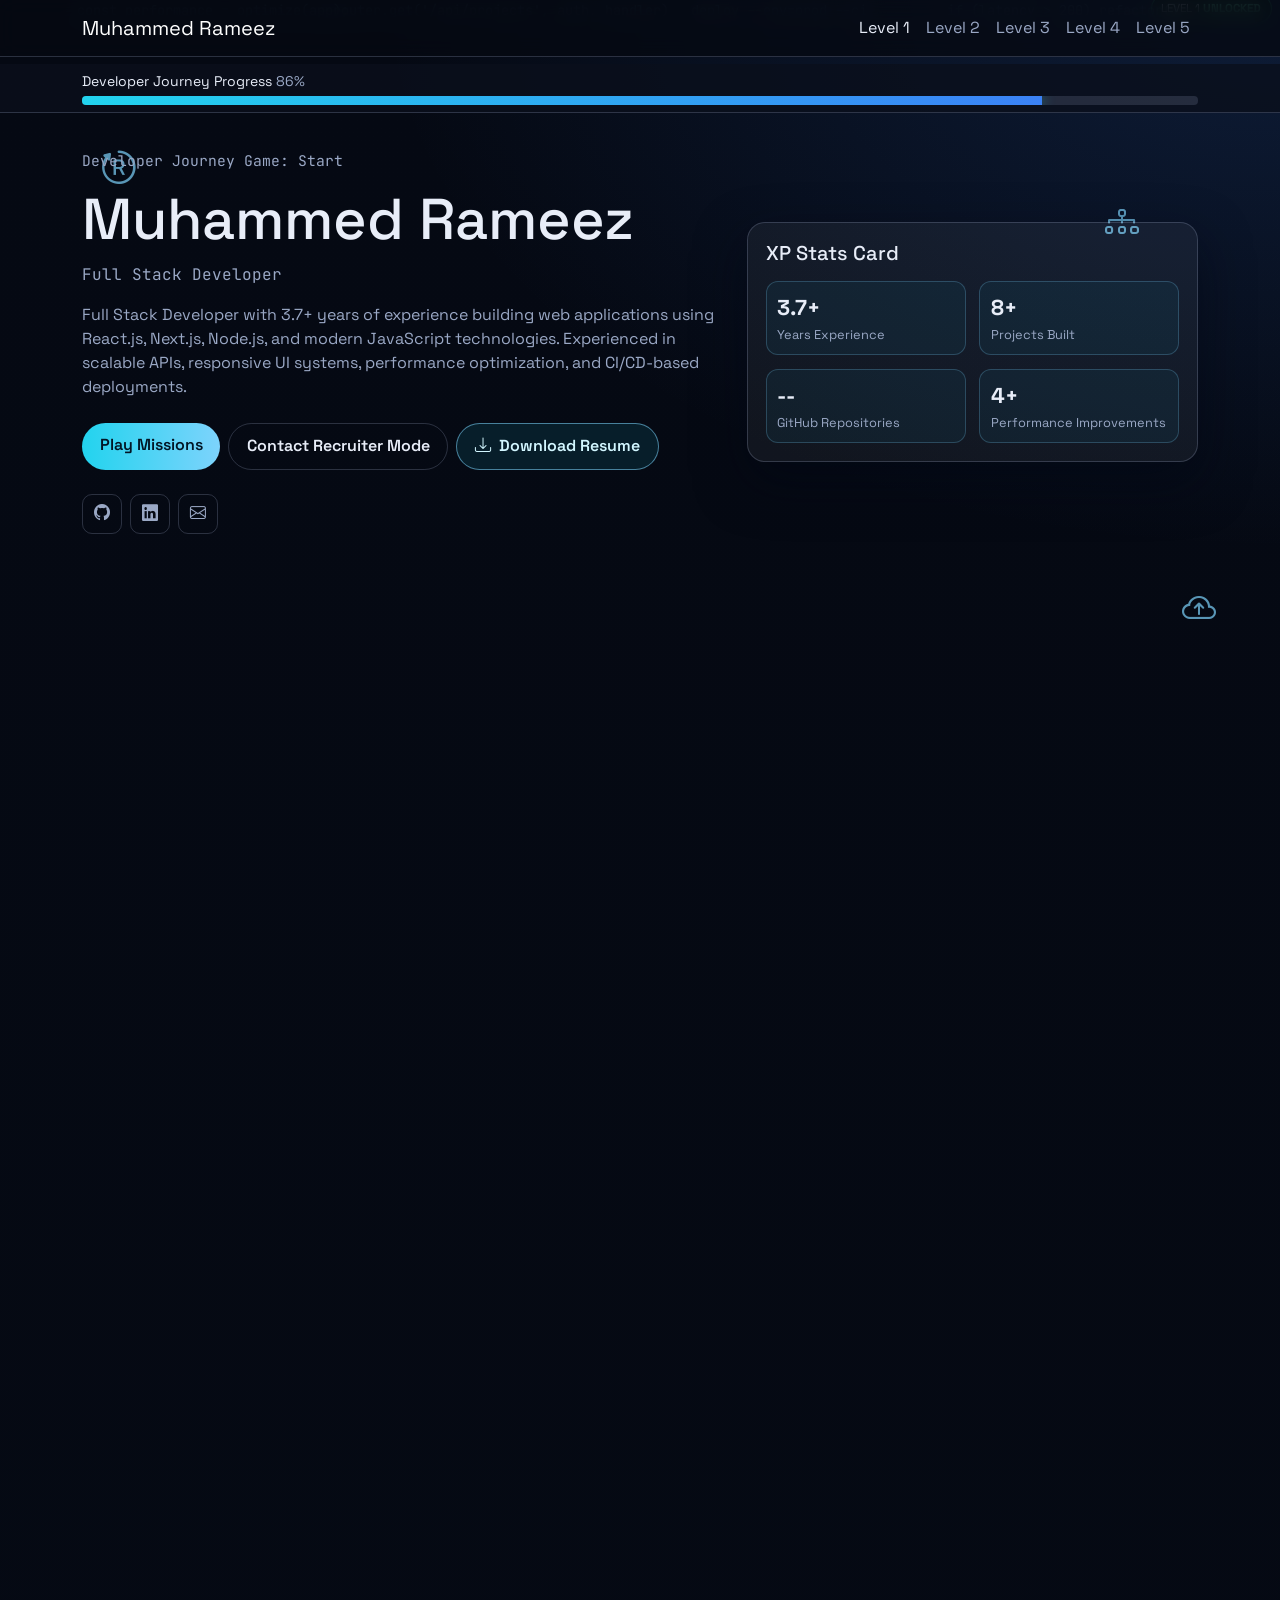
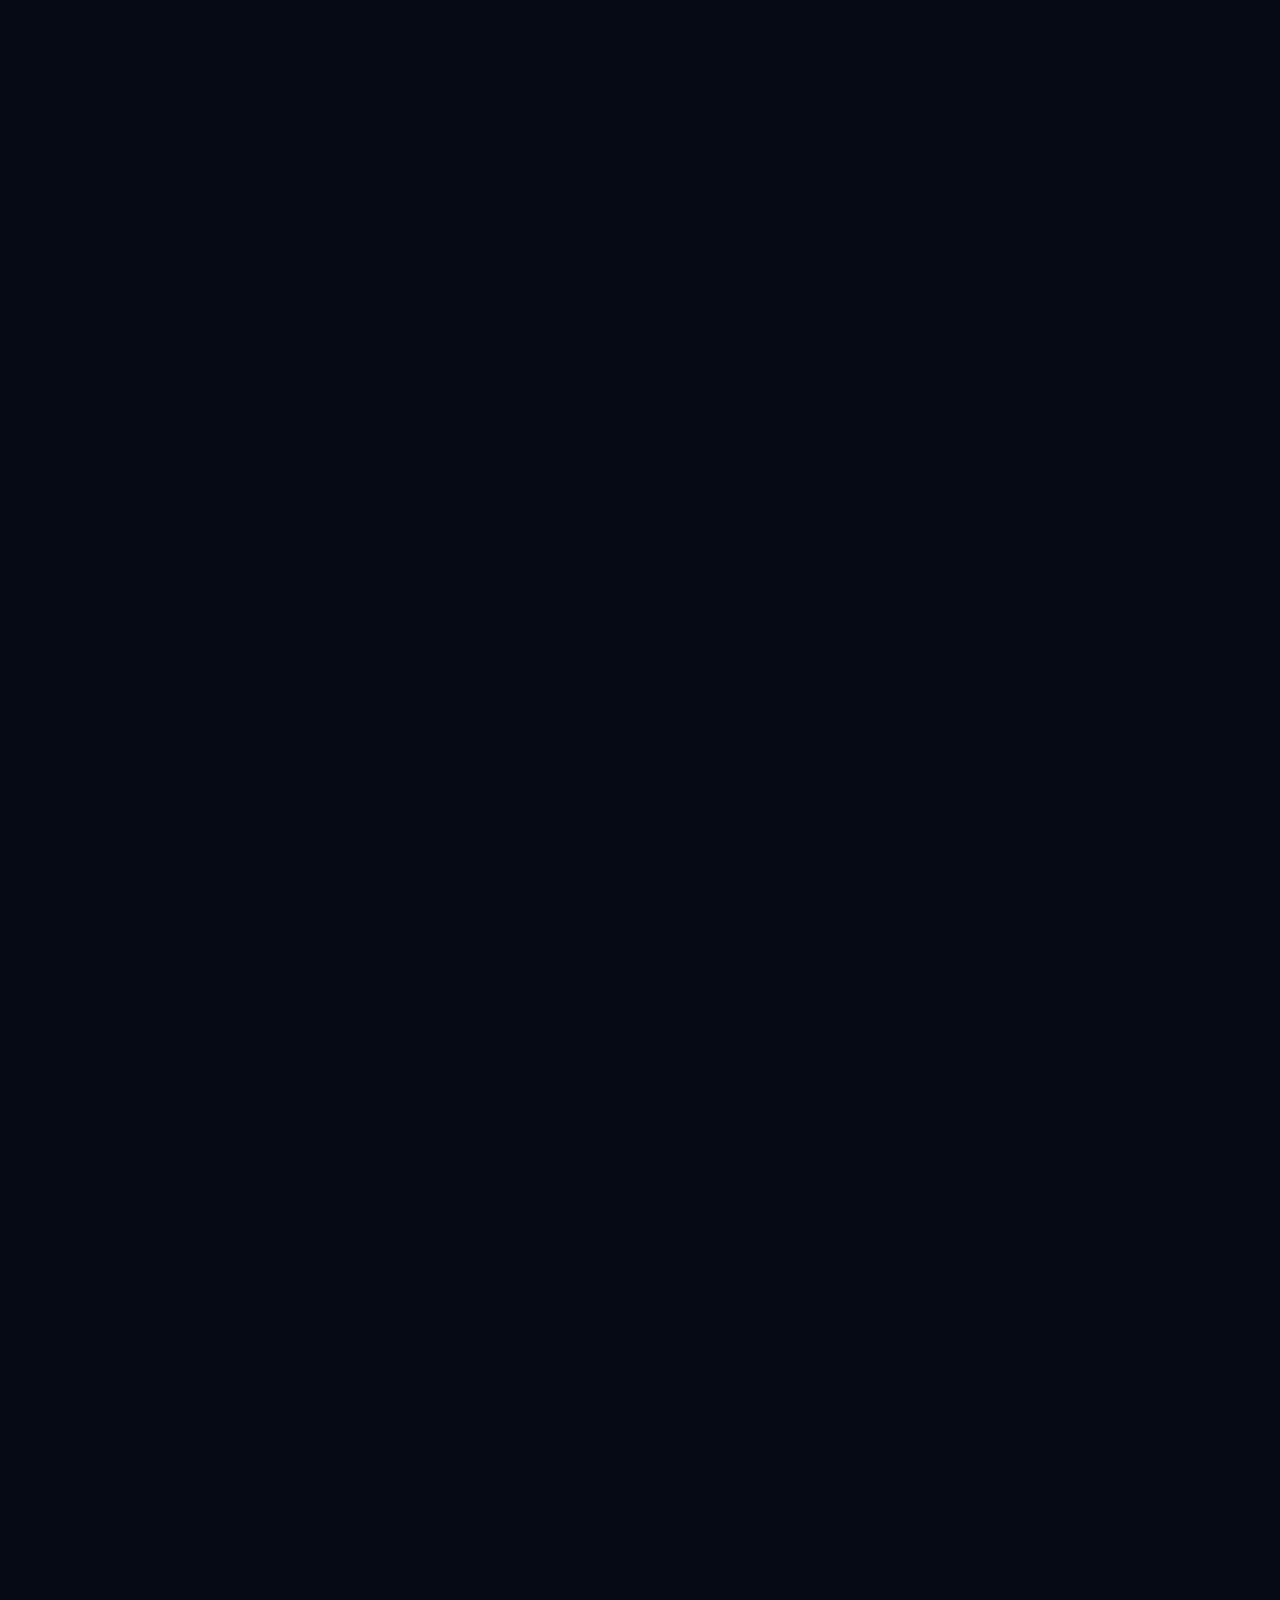
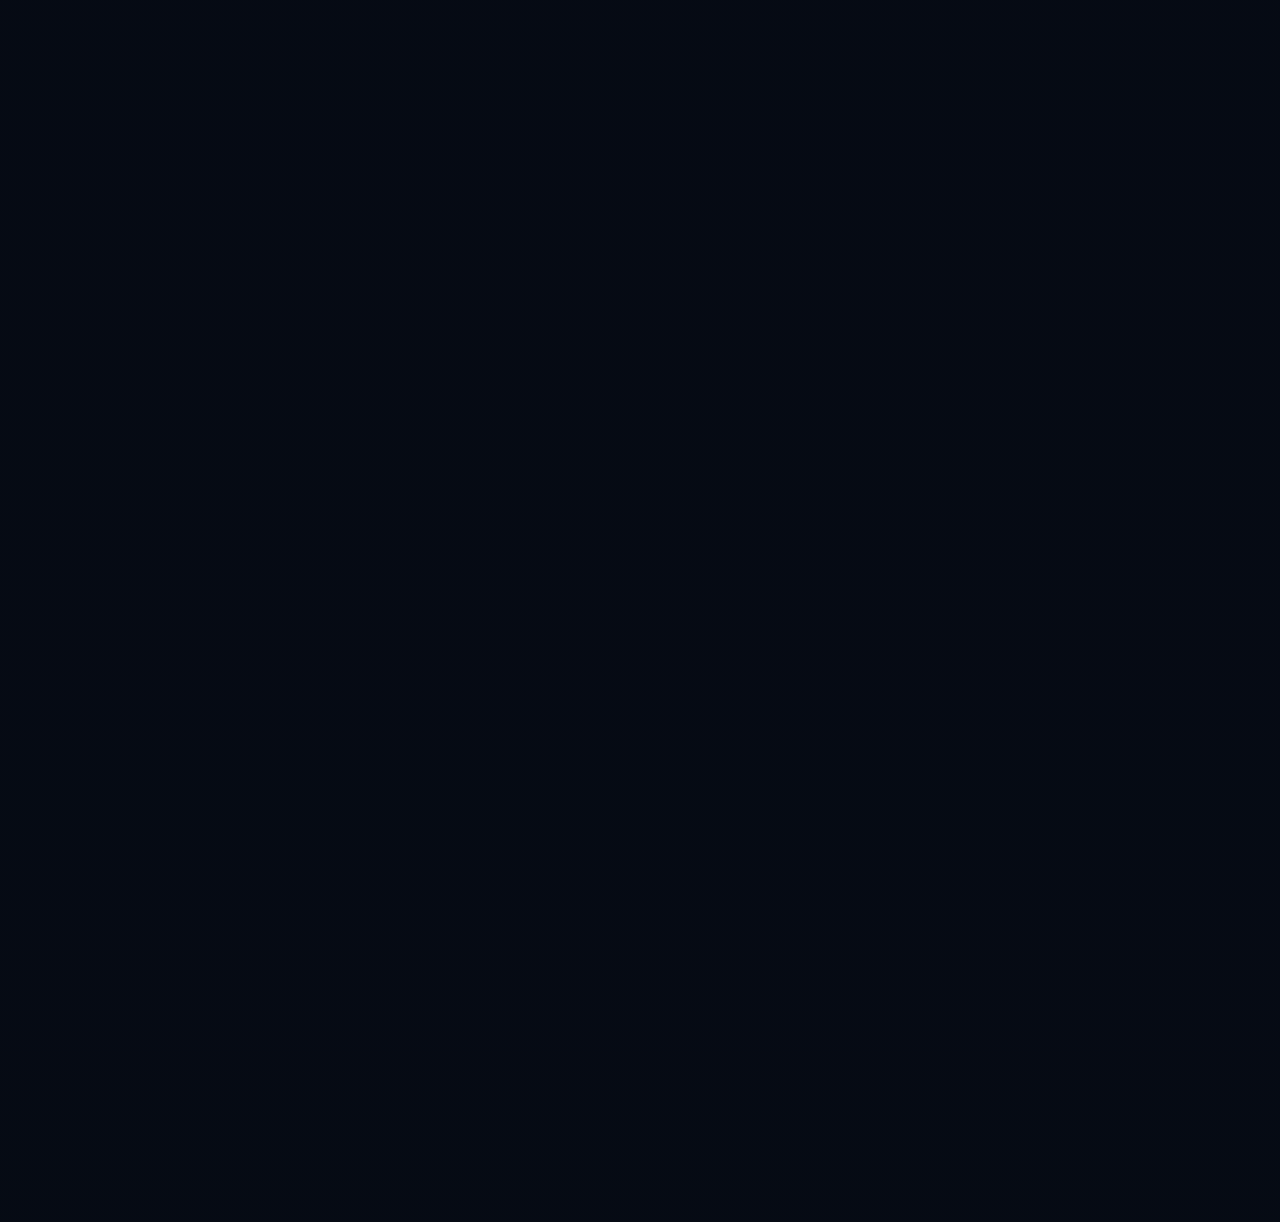
==== commit 1e6fd32a: "fixs" ====
--- a/index.html
+++ b/index.html
@@ -7,21 +7,64 @@
   <meta name="description" content="Game-inspired interactive portfolio of Muhammed Rameez, Full Stack Developer with 3.7+ years of experience.">
   <meta name="keywords" content="Muhammed Rameez, Full Stack Developer, React, Next.js, Node.js, Portfolio, Software Engineer">
   <meta name="author" content="Muhammed Rameez">
-  <meta name="robots" content="index, follow">
+  <meta name="robots" content="index, follow, max-image-preview:large, max-snippet:-1, max-video-preview:-1">
+  <meta name="googlebot" content="index, follow, max-image-preview:large, max-snippet:-1, max-video-preview:-1">
+  <meta name="theme-color" content="#050913">
+  <meta name="format-detection" content="telephone=no">
+  <meta http-equiv="x-dns-prefetch-control" content="on">
   <meta property="og:type" content="website">
   <meta property="og:title" content="Muhammed Rameez | Interactive Developer Portfolio">
   <meta property="og:description" content="Explore skill tree, project missions, career map, and open-source side quests.">
   <meta property="og:url" content="https://mhmdrameez.github.io/">
   <meta property="og:image" content="https://avatars.githubusercontent.com/u/31467986?v=4">
+  <meta property="og:site_name" content="Muhammed Rameez Portfolio">
+  <meta property="og:locale" content="en_US">
+  <meta name="twitter:card" content="summary_large_image">
+  <meta name="twitter:title" content="Muhammed Rameez | Interactive Developer Portfolio">
+  <meta name="twitter:description" content="Full Stack Developer portfolio with projects, experience, and open-source work.">
+  <meta name="twitter:image" content="https://avatars.githubusercontent.com/u/31467986?v=4">
   <link rel="canonical" href="https://mhmdrameez.github.io/">
-  <link rel="icon" href="assets/img/favicon.png">
+  <link rel="icon" href="assets/img/apple-touch-icon.png">
+  <link rel="apple-touch-icon" href="assets/img/apple-touch-icon.png">
+  <link rel="dns-prefetch" href="//api.github.com">
+  <link rel="dns-prefetch" href="//ghchart.rshah.org">
 
   <link rel="preconnect" href="https://fonts.googleapis.com">
   <link rel="preconnect" href="https://fonts.gstatic.com" crossorigin>
   <link href="https://fonts.googleapis.com/css2?family=Space+Grotesk:wght@400;500;700&family=JetBrains+Mono:wght@400;600&display=swap" rel="stylesheet">
-
+  <link rel="preload" href="assets/vendor/bootstrap/css/bootstrap.min.css" as="style">
+  <link rel="preload" href="assets/vendor/bootstrap-icons/bootstrap-icons.css" as="style">
   <link href="assets/vendor/bootstrap/css/bootstrap.min.css" rel="stylesheet">
   <link href="assets/vendor/bootstrap-icons/bootstrap-icons.css" rel="stylesheet">
+  <script type="application/ld+json">
+    {
+      "@context": "https://schema.org",
+      "@type": "Person",
+      "name": "Muhammed Rameez",
+      "url": "https://mhmdrameez.github.io/",
+      "jobTitle": "Software Engineer",
+      "sameAs": [
+        "https://github.com/mhmdrameez",
+        "https://www.linkedin.com/in/mhmdrameeznettoor/"
+      ],
+      "knowsAbout": [
+        "React.js",
+        "Next.js",
+        "Node.js",
+        "REST APIs",
+        "AWS",
+        "CI/CD"
+      ]
+    }
+  </script>
+  <script type="application/ld+json">
+    {
+      "@context": "https://schema.org",
+      "@type": "WebSite",
+      "name": "Muhammed Rameez Portfolio",
+      "url": "https://mhmdrameez.github.io/"
+    }
+  </script>
 
   <style>
     :root { --bg:#070d16; --surface:rgba(255,255,255,.05); --text:#e8edf8; --muted:#9aa8c5; --brand:#22d3ee; --brand2:#3b82f6; --border:rgba(154,168,197,.25); --shadow:0 20px 50px rgba(2,8,20,.55); }
@@ -38,6 +81,7 @@
     .progress-bar { background:linear-gradient(90deg,#22d3ee,#3b82f6); box-shadow:0 0 14px rgba(34,211,238,.45); }
     section { padding:96px 0; position:relative; }
     .section-shell { position:relative; }
+    .section-shell:not(.hero) { content-visibility:auto; contain-intrinsic-size: 1px 800px; }
     .level-tag { position:absolute; right:.5rem; top:-.35rem; padding:.28rem .6rem; border-radius:999px; border:1px solid var(--border); background:rgba(10,18,33,.9); font-size:.72rem; }
     .level-tag .status { color:#fca5a5; font-weight:700; }
     .section-shell.unlocked .level-tag { border-color:rgba(52,211,153,.5); background:rgba(6,28,24,.92); }
@@ -92,6 +136,7 @@
     .modal-content { background:#0b1426; border:1px solid var(--border); color:var(--text); }
     .modal-header,.modal-footer { border-color:var(--border); }
     .muted { color:var(--muted); }
+    @media (prefers-reduced-motion: reduce) { html{scroll-behavior:auto;} .fade-in,.floating-icon,.code-line{animation:none !important; transition:none !important;} }
     @media (max-width:991.98px) { .journey-hud{top:57px;} .hero{min-height:auto; padding-top:132px;} .skill-tree,.map-grid{grid-template-columns:1fr;} .quest-grid{grid-template-columns:repeat(2,minmax(0,1fr));} }
   </style>
 </head>
@@ -249,7 +294,7 @@
           <div class="quest-card"><div class="v" id="qLang">--</div><div class="k">Most Used Languages</div></div>
         </div>
         <div class="row g-3">
-          <div class="col-lg-7"><img class="contrib-img" id="contribImg" loading="lazy" alt="GitHub contribution heatmap"></div>
+          <div class="col-lg-7"><img class="contrib-img" id="contribImg" loading="lazy" decoding="async" fetchpriority="low" width="1200" height="220" alt="GitHub contribution heatmap"></div>
           <div class="col-lg-5"><div class="glass p-3 h-100"><h3 class="h6 mb-3">Recent Repositories</h3><div id="repoList"><p class="muted mb-0">Loading recent repositories...</p></div></div></div>
         </div>
       </div>
@@ -310,7 +355,14 @@
         if (deleting && charIndex < 0) { deleting = false; roleIndex = (roleIndex + 1) % roles.length; charIndex = 0; }
         setTimeout(typeLoop, deleting ? 40 : 85);
       }
-      typeLoop();
+      const runWhenIdle = (fn) => {
+        if ("requestIdleCallback" in window) {
+          requestIdleCallback(fn, { timeout: 1200 });
+        } else {
+          setTimeout(fn, 0);
+        }
+      };
+      runWhenIdle(typeLoop);
 
       const revealItems = document.querySelectorAll(".fade-in");
       const levelSections = [...document.querySelectorAll(".section-shell[data-level]")];
@@ -335,7 +387,9 @@
       revealItems.forEach((el) => unlockObserver.observe(el));
       updateProgress();
 
-      document.querySelectorAll('[data-bs-toggle="tooltip"]').forEach((el) => new bootstrap.Tooltip(el));
+      runWhenIdle(() => {
+        document.querySelectorAll('[data-bs-toggle="tooltip"]').forEach((el) => new bootstrap.Tooltip(el));
+      });
 
       const missionModalEl = document.getElementById("missionModal");
       const missionModal = missionModalEl ? new bootstrap.Modal(missionModalEl) : null;
@@ -398,7 +452,25 @@
           console.error(error);
         }
       }
-      loadGitHub();
+      let githubLoaded = false;
+      const startGitHubLoad = () => {
+        if (githubLoaded) return;
+        githubLoaded = true;
+        loadGitHub();
+      };
+      const githubSection = document.getElementById("github-quests");
+      if ("IntersectionObserver" in window && githubSection) {
+        const githubObserver = new IntersectionObserver((entries) => {
+          entries.forEach((entry) => {
+            if (!entry.isIntersecting) return;
+            startGitHubLoad();
+            githubObserver.disconnect();
+          });
+        }, { rootMargin: "180px 0px" });
+        githubObserver.observe(githubSection);
+      } else {
+        runWhenIdle(startGitHubLoad);
+      }
 
       const resumeBtn = document.getElementById("downloadResumeBtn");
       if (resumeBtn) {
@@ -427,12 +499,13 @@
         });
       }
 
+      const floatingIcons = [...document.querySelectorAll(".floating-icon")];
       let rafId = null;
       window.addEventListener("scroll", () => {
         if (rafId) return;
         rafId = requestAnimationFrame(() => {
           const y = window.scrollY * 0.04;
-          document.querySelectorAll(".floating-icon").forEach((icon, i) => {
+          floatingIcons.forEach((icon, i) => {
             icon.style.transform = `translateY(${(i + 1) * y * -0.08}px)`;
           });
           rafId = null;
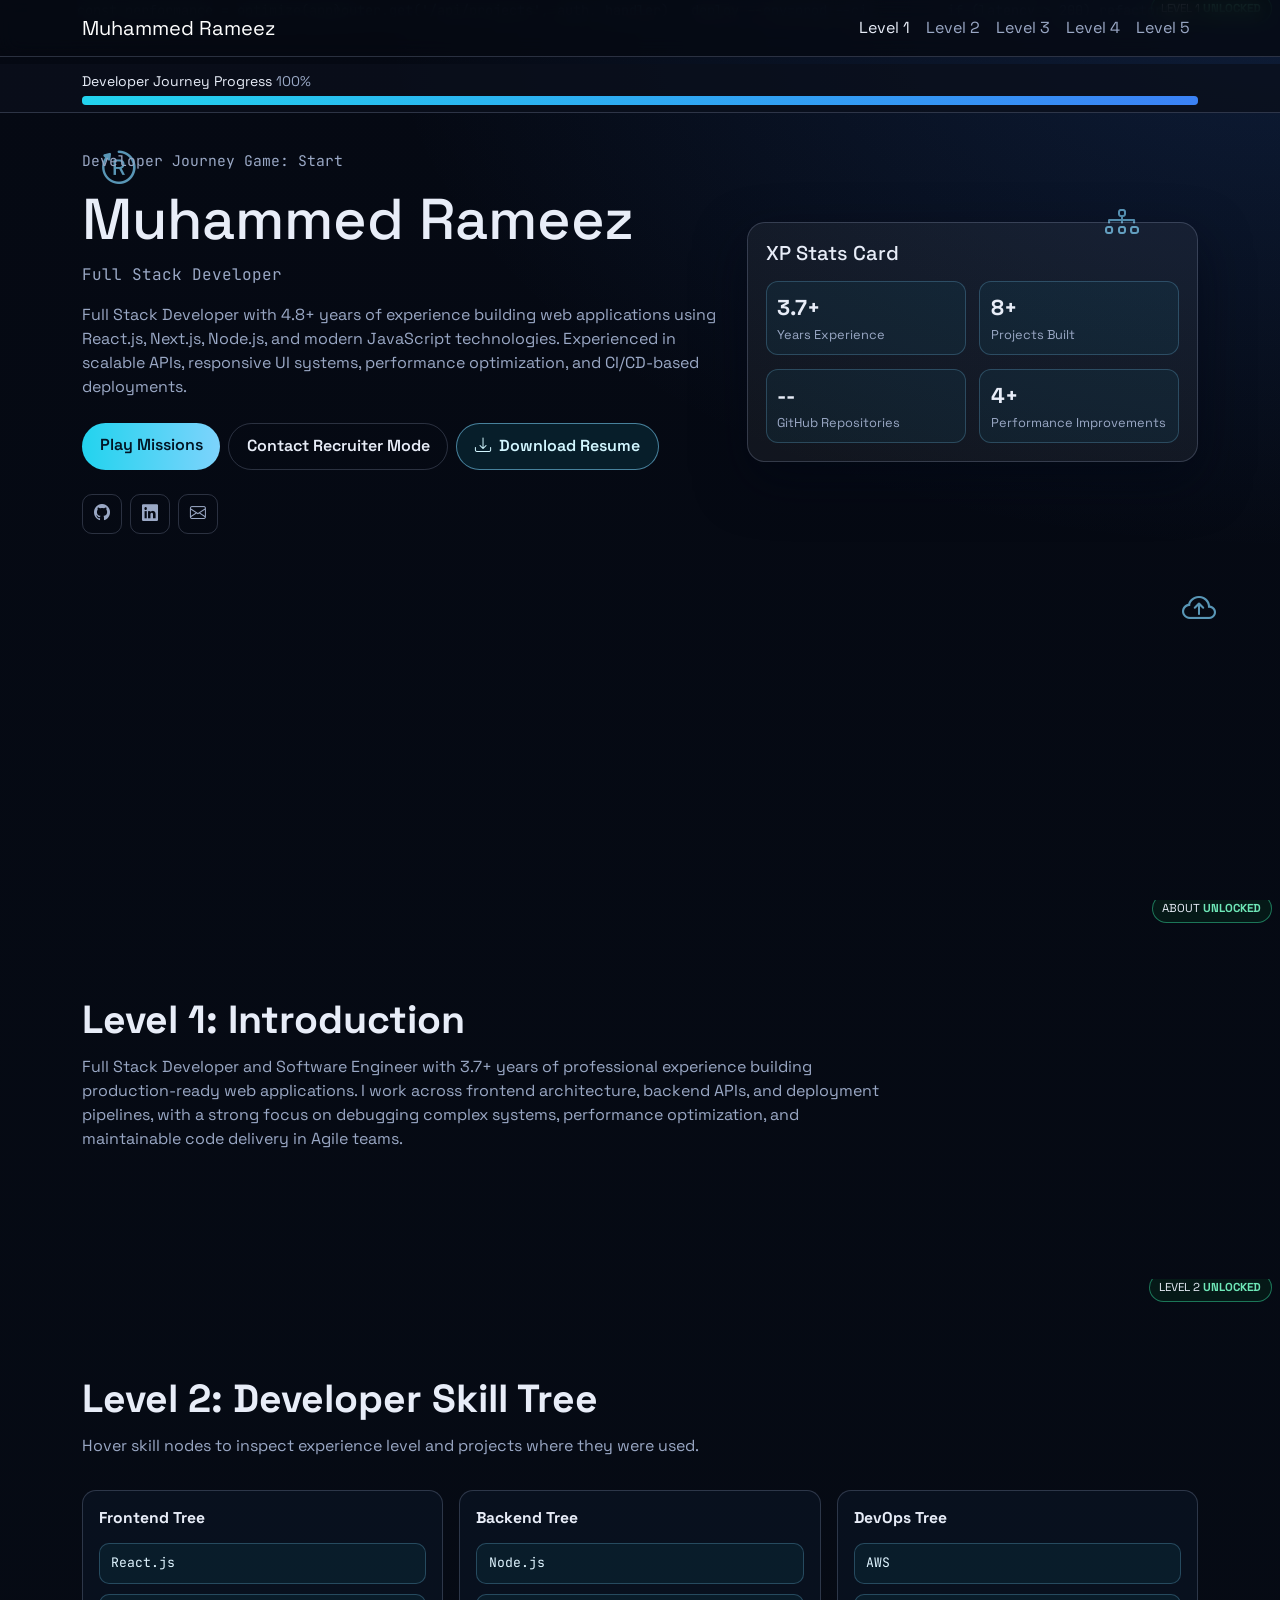
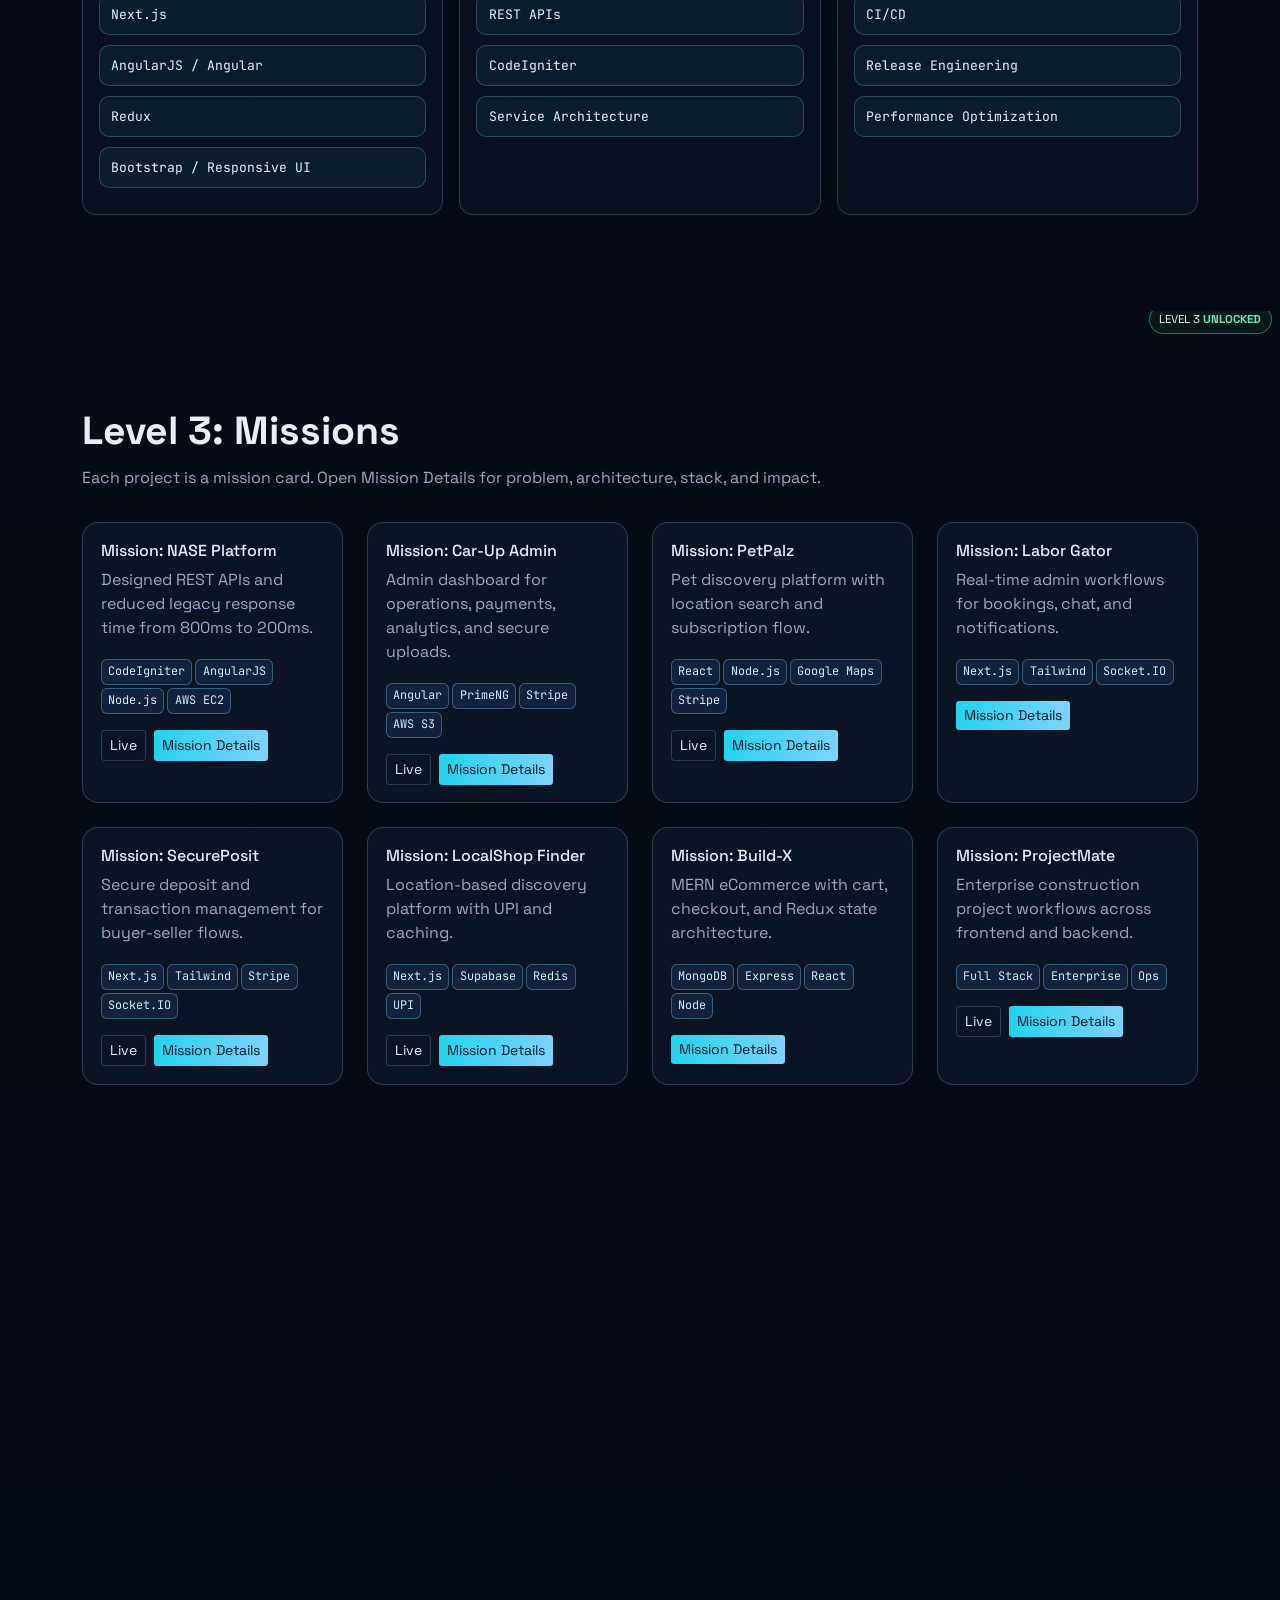
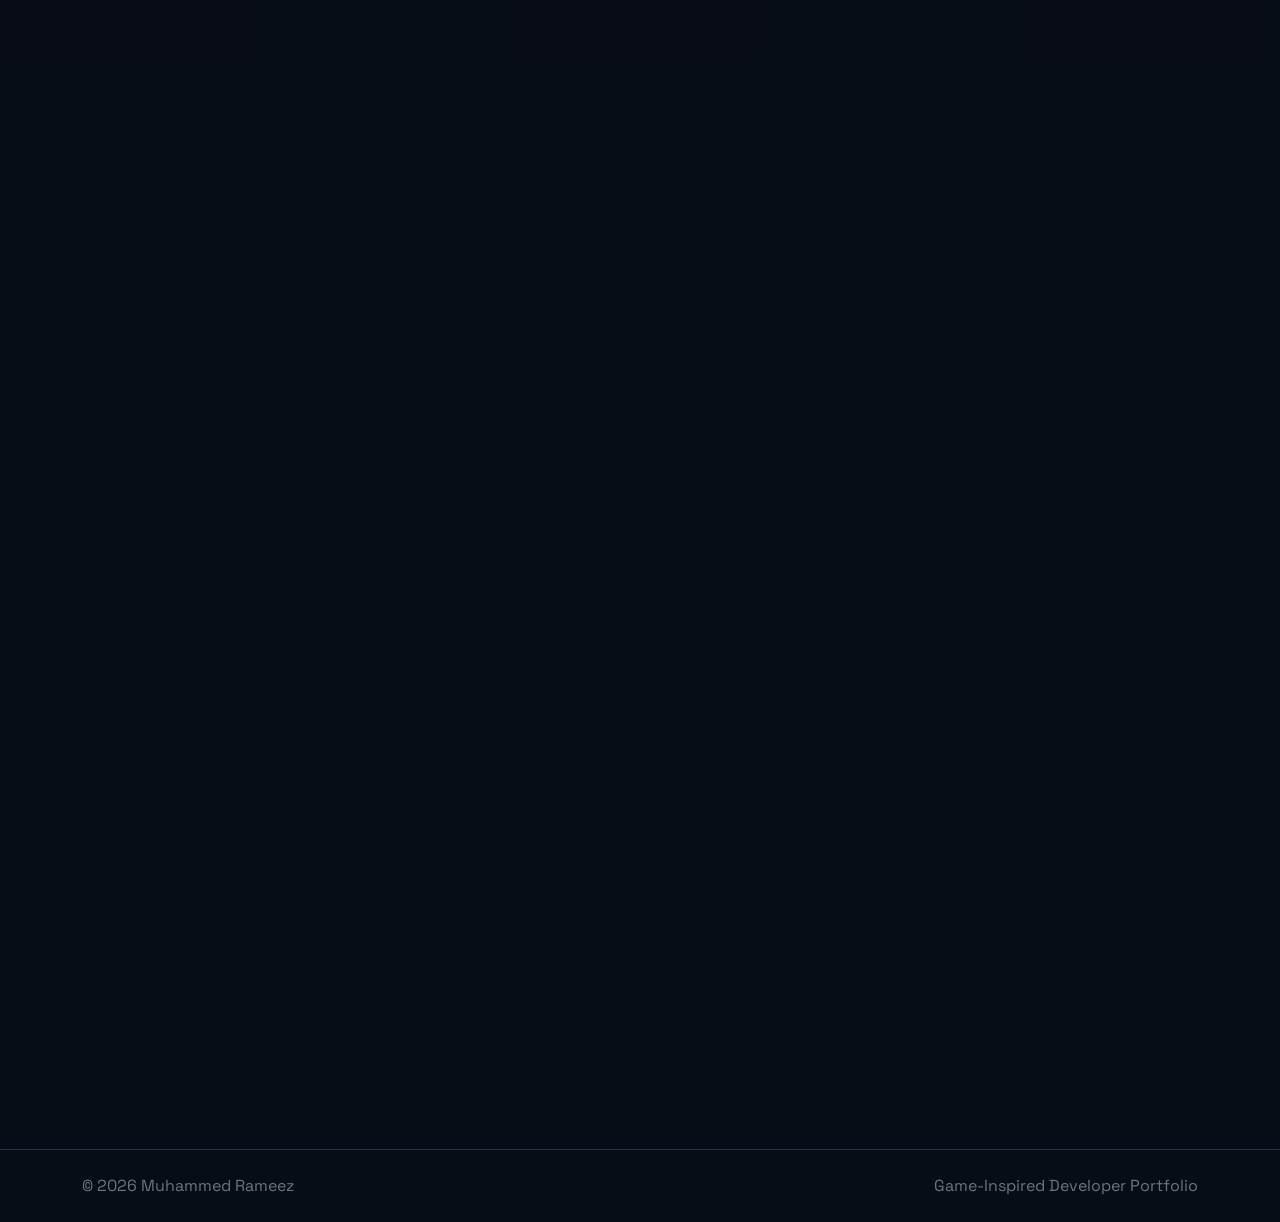
==== commit 2499b288: "Update experience from 3.7 to 4.8 years" ====
--- a/index.html
+++ b/index.html
@@ -184,7 +184,7 @@
           <p class="kicker">Developer Journey Game: Start</p>
           <h1>Muhammed Rameez</h1>
           <p class="typing-role" id="typingRole" aria-live="polite"></p>
-          <p>Full Stack Developer with 3.7+ years of experience building web applications using React.js, Next.js, Node.js, and modern JavaScript technologies. Experienced in scalable APIs, responsive UI systems, performance optimization, and CI/CD-based deployments.</p>
+          <p>Full Stack Developer with 4.8+ years of experience building web applications using React.js, Next.js, Node.js, and modern JavaScript technologies. Experienced in scalable APIs, responsive UI systems, performance optimization, and CI/CD-based deployments.</p>
           <div class="hero-actions mt-4 d-flex flex-wrap gap-2">
             <a class="btn btn-brand" href="#projects">Play Missions</a>
             <a class="btn btn-outline-light" href="#contact">Contact Recruiter Mode</a>
